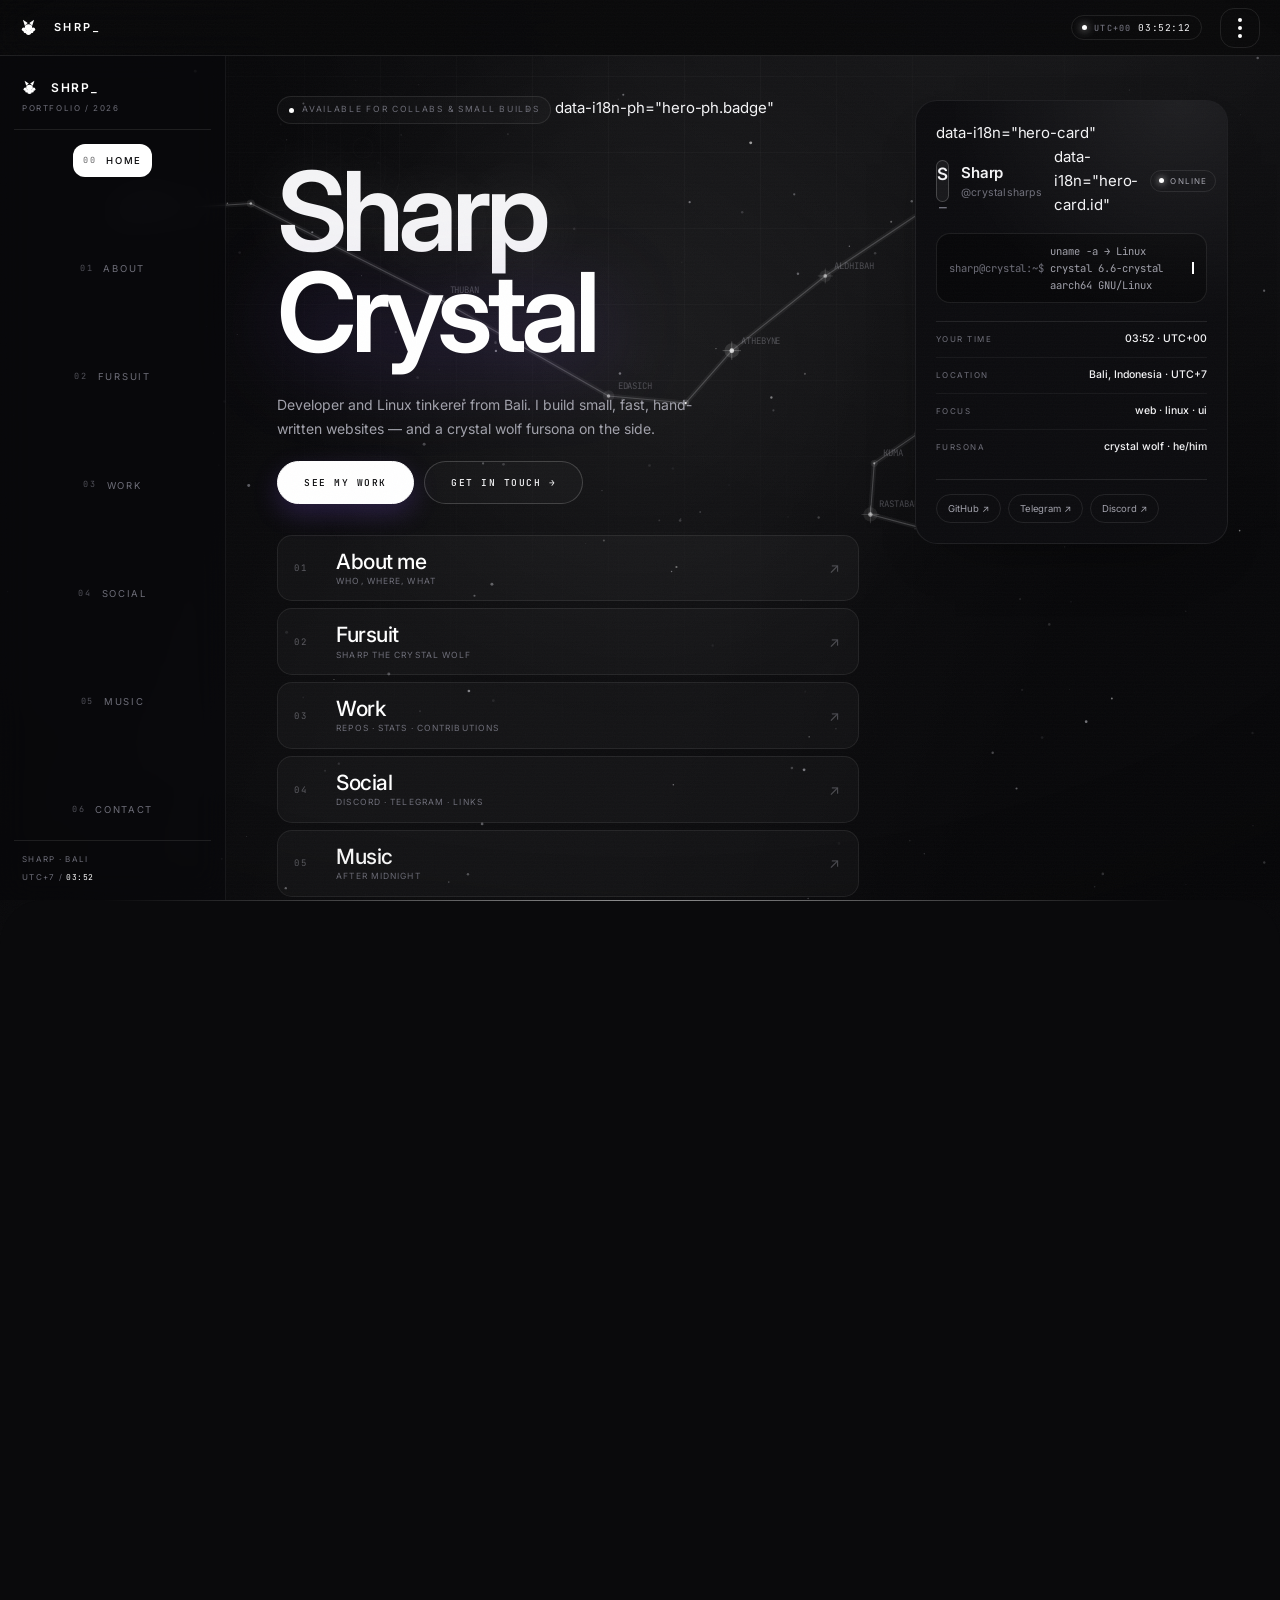
==== index.html @ b25593f5 "Add files via upload" ====
<!DOCTYPE html>
<html lang="en">
<head>
<meta charset="UTF-8">
<meta name="viewport" content="width=device-width, initial-scale=1.0, viewport-fit=cover">
<meta name="theme-color" content="#08080a">
<meta name="copyright" content="© 2026 Sharp / crystalsharps. All rights reserved.">
<meta name="description" content="SHARP — crystalsharps. developer, linux tinkerer and crystal wolf fursuiter from Bali. sites, suits and open source.">
<title>SHARP — crystalsharps</title>
<link rel="canonical" href="https://kays.my.id/">
<!-- social share -->
<meta property="og:type" content="website">
<meta property="og:title" content="SHARP — crystalsharps">
<meta property="og:description" content="developer, linux tinkerer and crystal wolf fursuiter. suits, sites, open source — bali, indonesia.">
<meta property="og:url" content="https://kays.my.id/">
<meta property="og:image" content="https://kays.my.id/og.png">
<meta property="og:image:width" content="1200">
<meta property="og:image:height" content="630">
<meta property="og:site_name" content="SHARP — crystalsharps">
<meta property="og:locale" content="en_US">
<meta name="twitter:card" content="summary_large_image">
<meta name="twitter:title" content="SHARP — crystalsharps">
<meta name="twitter:description" content="developer, linux tinkerer and crystal wolf fursuiter. suits, sites, open source — bali, indonesia.">
<meta name="twitter:image" content="https://kays.my.id/og.png">
<meta name="author" content="Sharp (AidansQwert)">
<meta name="keywords" content="crystalsharps, sharp, fursuit, fursona, crystal wolf, furry bali, fursuiter, developer, linux, portfolio, open source">
<meta name="robots" content="index, follow">
<script type="application/ld+json">
{"@context":"https://schema.org","@type":"Person","name":"Sharp","alternateName":["crystalsharps","AidansQwert"],"url":"https://kays.my.id/","jobTitle":"Developer & fursuiter","sameAs":["https://github.com/AidansQwert","https://guns.lol/crystalsharp","https://discord.com/users/941358133987643423","https://t.me/CrystalSharps"]}
</script>
<!-- inline favicon (no 404) -->
<link rel="icon" type="image/png" sizes="32x32" href="favicon-32.png?v=1">
<link rel="icon" type="image/png" sizes="192x192" href="favicon-192.png?v=1">
<link rel="apple-touch-icon" href="apple-touch-icon.png?v=1">
<link rel="preconnect" href="https://fonts.googleapis.com">
<link rel="preconnect" href="https://fonts.gstatic.com" crossorigin>
<link href="https://fonts.googleapis.com/css2?family=Inter:wght@300;400;500;600;700&family=Instrument+Serif:ital@0;1&family=Outfit:wght@300;400;500;600;700;800&family=JetBrains+Mono:ital,wght@0,400;0,500;0,700;1,400&display=swap" rel="stylesheet">
<link rel="manifest" href="manifest.webmanifest">
<meta name="apple-mobile-web-app-capable" content="yes">
<meta name="apple-mobile-web-app-status-bar-style" content="black-translucent">
<script>document.documentElement.classList.add('js');</script>
<link rel="stylesheet" href="style.css?v=41">
<link rel="stylesheet" href="soft.css?v=41">
<link rel="stylesheet" href="motion.css?v=41">
<link rel="stylesheet" href="smooth.css?v=41">
<link rel="stylesheet" href="features.css?v=41">
</head>
<body>

<div id="loader" aria-hidden="true">
  <div class="boot">
    <div class="lg"><svg class="nb-mark" viewBox="0 0 64 64" aria-hidden="true"><g fill="currentColor"><path d="M18 25 L11 3 L29 15 Z"/><path d="M46 25 L53 3 L35 15 Z"/><ellipse cx="32" cy="32" rx="14" ry="12"/><circle cx="14" cy="39" r="7"/><circle cx="50" cy="39" r="7"/><circle cx="20" cy="47" r="6.5"/><circle cx="44" cy="47" r="6.5"/><circle cx="32" cy="50" r="10"/><path d="M26 39 Q32 36 38 39 L38 45 Q32 50 26 45 Z"/></g></svg>SHRP_</div>
    <div class="ln">> mounting /dev/crystal ......... <span class="ok">ok</span></div>
    <div class="ln">> waking the wolf .............. <span class="ok">ok</span></div>
    <div class="ln">> loading ui: aurora glass ...... <span class="ok">ok</span></div>
    <div class="ln">WELCOME_</div>
  </div>
</div>

<div class="milkyway" aria-hidden="true"></div>
<canvas id="dust" aria-hidden="true"></canvas>
<div class="spot" aria-hidden="true"></div>
<div class="grain" aria-hidden="true"></div>
<div id="progress"></div>
<div class="aurora" aria-hidden="true"><i></i><i></i><i></i></div>

<!-- FIXED SIDE RAIL -->
<aside class="rail" id="rail">
  <a class="rail-ico" href="https://github.com/AidansQwert" target="_blank" rel="noopener" aria-label="GitHub">
    <svg viewBox="0 0 24 24" aria-hidden="true"><path fill="currentColor" d="M12 2a10 10 0 0 0-3.16 19.49c.5.09.68-.22.68-.48l-.01-1.7c-2.78.6-3.37-1.34-3.37-1.34-.45-1.16-1.11-1.47-1.11-1.47-.91-.62.07-.61.07-.61 1 .07 1.53 1.03 1.53 1.03.9 1.53 2.36 1.09 2.94.83.09-.65.35-1.09.63-1.34-2.22-.25-4.56-1.11-4.56-4.94 0-1.09.39-1.98 1.03-2.68-.1-.25-.45-1.27.1-2.64 0 0 .84-.27 2.75 1.02a9.5 9.5 0 0 1 5 0c1.91-1.29 2.75-1.02 2.75-1.02.55 1.37.2 2.39.1 2.64.64.7 1.03 1.59 1.03 2.68 0 3.84-2.34 4.68-4.57 4.93.36.31.68.92.68 1.85l-.01 2.75c0 .26.18.58.69.48A10 10 0 0 0 12 2Z"/></svg>
  </a>
  <a class="rail-ico" href="https://discord.com/users/941358133987643423" target="_blank" rel="noopener" aria-label="Discord">
    <svg viewBox="0 0 24 24" aria-hidden="true"><path fill="currentColor" d="M19.3 5.34A16.6 16.6 0 0 0 15.2 4l-.24.47a12 12 0 0 1 3.4 1.6 11.5 11.5 0 0 0-9.9-.36l-.6.34A11.7 11.7 0 0 1 9.05 4.5L8.8 4a16.6 16.6 0 0 0-4.1 1.34C2.1 9.3 1.4 13.16 1.75 16.96A16.7 16.7 0 0 0 6.8 19.5l1-1.4a10.9 10.9 0 0 1-1.7-.82l.42-.32a11.9 11.9 0 0 0 10.96 0l.42.32c-.54.32-1.11.6-1.71.83l1 1.39a16.6 16.6 0 0 0 5.06-2.54c.42-4.4-.71-8.23-2.95-11.62ZM8.55 14.65c-.98 0-1.79-.9-1.79-2s.79-2.01 1.79-2.01 1.8.9 1.79 2.01c0 1.1-.8 2-1.79 2Zm6.6 0c-.98 0-1.79-.9-1.79-2s.79-2.01 1.79-2.01 1.8.9 1.79 2.01c0 1.1-.8 2-1.79 2Z"/></svg>
  </a>
  <a class="rail-ico" href="https://guns.lol/crystalsharp" target="_blank" rel="noopener" aria-label="guns.lol">
    <svg viewBox="0 0 24 24" aria-hidden="true"><path fill="currentColor" d="M10.6 13.4a4 4 0 0 0 5.66 0l2.83-2.83a4 4 0 1 0-5.66-5.66l-1.1 1.1 1.42 1.41 1.1-1.1a2 2 0 1 1 2.82 2.83l-2.82 2.83a2 2 0 0 1-2.83 0l-1.42 1.42Zm2.8-2.8a4 4 0 0 0-5.65 0l-2.83 2.83a4 4 0 1 0 5.66 5.66l1.1-1.1-1.42-1.41-1.1 1.1a2 2 0 1 1-2.82-2.83l2.82-2.83a2 2 0 0 1 2.83 0l1.42-1.42Z"/></svg>
  </a>
  <span class="rail-line" aria-hidden="true"></span>
  <span class="rail-idx" id="rail-idx" aria-hidden="true">.000</span>
</aside>

<!-- SECTION DOTS -->
<nav class="dots" id="dots" aria-label="section navigation"></nav>

<!-- SIDEBAR INDEX (desktop) -->
<aside class="side-index" id="side-index" aria-label="pages">
  <div class="si-top">
    <span class="si-logo"><svg class="nb-mark" viewBox="0 0 64 64" aria-hidden="true"><g fill="currentColor"><path d="M18 25 L11 3 L29 15 Z"/><path d="M46 25 L53 3 L35 15 Z"/><ellipse cx="32" cy="32" rx="14" ry="12"/><circle cx="14" cy="39" r="7"/><circle cx="50" cy="39" r="7"/><circle cx="20" cy="47" r="6.5"/><circle cx="44" cy="47" r="6.5"/><circle cx="32" cy="50" r="10"/><path d="M26 39 Q32 36 38 39 L38 45 Q32 50 26 45 Z"/></g></svg>SHRP_</span>
    <span class="si-meta">portfolio / 2026</span>
  </div>
  <nav class="si-list">
    <a href="#home" data-p="home" class="on"><span>00</span>HOME</a>
    <a href="#about" data-p="about"><span>01</span>ABOUT</a>
    <a href="#fursuit" data-p="fursuit"><span>02</span>FURSUIT</a>
    <a href="#repos" data-p="repos"><span>03</span>WORK</a>
    <a href="#social" data-p="social"><span>04</span>SOCIAL</a>
    <a href="#music" data-p="music"><span>05</span>MUSIC</a>
    <a href="#contact" data-p="contact"><span>06</span>CONTACT</a>
  </nav>
  <div class="si-foot">
    <span>SHARP · BALI</span>
    <span>UTC+7 / <b id="side-time">--:--</b></span>
  </div>
</aside>

<!-- FULLSCREEN PAGE MENU -->
<div class="page-menu" id="page-menu" aria-hidden="true">
  <div class="pm-head">
    <span>SHRP_ / INDEX — PICK A PAGE</span>
    <button class="pm-close" id="pm-close" type="button" aria-label="close menu">CLOSE ✕</button>
  </div>
  <nav class="pm-list">
    <a href="#home" style="--i:0"><span class="pm-n">00</span><span class="pm-t">Home<small>the front door</small></span><span class="pm-a">↗</span></a>
    <a href="#about" style="--i:1"><span class="pm-n">01</span><span class="pm-t">About me<small>who, where, what</small></span><span class="pm-a">↗</span></a>
    <a href="#fursuit" style="--i:2"><span class="pm-n">02</span><span class="pm-t">Fursuit<small>sharp the crystal wolf</small></span><span class="pm-a">↗</span></a>
    <a href="#repos" style="--i:3"><span class="pm-n">03</span><span class="pm-t">Work<small>repos, stats, contributions</small></span><span class="pm-a">↗</span></a>
    <a href="#social" style="--i:4"><span class="pm-n">04</span><span class="pm-t">Social<small>discord, telegram, links</small></span><span class="pm-a">↗</span></a>
    <a href="#music" style="--i:5"><span class="pm-n">05</span><span class="pm-t">Music<small>after midnight</small></span><span class="pm-a">↗</span></a>
    <a href="#contact" style="--i:6"><span class="pm-n">06</span><span class="pm-t">Contact<small>say hi</small></span><span class="pm-a">↗</span></a>
  </nav>
  <div class="pm-actions">
    <button id="pm-share" type="button" data-i18n="menu.share">↗ SHARE SITE</button>
    <button id="pm-theme" type="button">☾ DARK THEME</button>
    <label class="pm-lang"><span>文</span>
      <select id="pm-lang" aria-label="language">
        <option value="en">English</option>
        <option value="id">Indonesia</option>
        <option value="zh">中文</option>
        <option value="ja">日本語</option>
      </select>
    </label>
  </div>
  <div class="pm-foot"><span>KEYS 0–6 TO JUMP · ESC TO CLOSE</span><span>SHARP / CRYSTALSHARPS</span></div>
</div>

<main>

<nav id="nav">
  <div class="logo"><svg class="nb-mark" viewBox="0 0 64 64" aria-hidden="true"><g fill="currentColor"><path d="M18 25 L11 3 L29 15 Z"/><path d="M46 25 L53 3 L35 15 Z"/><ellipse cx="32" cy="32" rx="14" ry="12"/><circle cx="14" cy="39" r="7"/><circle cx="50" cy="39" r="7"/><circle cx="20" cy="47" r="6.5"/><circle cx="44" cy="47" r="6.5"/><circle cx="32" cy="50" r="10"/><path d="M26 39 Q32 36 38 39 L38 45 Q32 50 26 45 Z"/></g></svg>SHRP_</div>
  <button id="burger" aria-label="menu" aria-expanded="false"><i></i><i></i><i></i></button>
  <div class="links" id="nav-links">
    <a href="#home" class="active" data-i18n="nav.home">HOME</a><a href="#about" data-i18n="nav.about">ABOUT</a><a href="#fursuit" data-i18n="nav.fursuit">FURSUIT</a><a href="#repos" data-i18n="nav.work">WORK</a><a href="#social" data-i18n="nav.social">SOCIAL</a><a href="#music" data-i18n="nav.music">MUSIC</a><a href="#contact" data-i18n="nav.contact">CONTACT</a>
  </div>
  <button id="menu-btn" class="menu-btn" type="button" aria-label="open page menu" aria-expanded="false"><i></i><i></i><i></i></button>
</nav>

<!-- HERO -->
<header class="hero view active" id="home" data-page="00">
  <div class="hero-grid">
    <div class="hero-main">
      <span class="hero-eyebrow" data-i18n="hero.badge"><i></i>available for collabs &amp; small builds</span> data-i18n-ph="hero-ph.badge"
      <h1>
        <span class="row"><span class="glitch" data-text="Sharp">Sharp</span></span>
        <span class="row"><span class="glitch grad" data-text="Crystal">Crystal</span></span>
      </h1>
      <p class="hero-lede" data-i18n="hero.lede">Developer and Linux tinkerer from Bali. I build small, fast, hand-written websites — and a crystal wolf fursona on the side.</p>
      <div class="hero-cta">
        <a class="btn solid" href="#repos" data-i18n="hero.work">SEE MY WORK</a>
        <a class="btn ghost" href="#contact" data-i18n="hero.touch">GET IN TOUCH →</a>
      </div>
      <nav class="home-menu" aria-label="choose a page">
        <a class="hm-row" href="#about"><span class="hm-n">01</span><span class="hm-t">About me<small>who, where, what</small></span><span class="hm-a">↗</span></a>
        <a class="hm-row" href="#fursuit"><span class="hm-n">02</span><span class="hm-t">Fursuit<small>sharp the crystal wolf</small></span><span class="hm-a">↗</span></a>
        <a class="hm-row" href="#repos"><span class="hm-n">03</span><span class="hm-t">Work<small>repos · stats · contributions</small></span><span class="hm-a">↗</span></a>
        <a class="hm-row" href="#social"><span class="hm-n">04</span><span class="hm-t">Social<small>discord · telegram · links</small></span><span class="hm-a">↗</span></a>
        <a class="hm-row" href="#music"><span class="hm-n">05</span><span class="hm-t">Music<small>after midnight</small></span><span class="hm-a">↗</span></a>
        <a class="hm-row" href="#contact"><span class="hm-n">06</span><span class="hm-t">Contact<small>say hi</small></span><span class="hm-a">↗</span></a>
      </nav>
      <p class="quote hero-quote" data-i18n="hero.quote">"<em>a wolf with a terminal open</em> — suit on saturday, kernel on sunday."</p>
    </div>
    <aside class="hero-side">
      <div class="hero-card profile-card"> data-i18n="hero-card"
        <div class="pc-top">
          <span class="pc-mark">S<span>_</span></span>
          <div class="pc-id"><b>Sharp</b><small>@crystalsharps</small></div> data-i18n="hero-card.id"
          <span class="pc-live"><i></i>online</span>
        </div>
        <div class="terminal-note" aria-hidden="true"><span class="ps1">sharp@crystal:~$ </span><span id="typer"></span><span class="cur"></span></div>
        <div class="hc-rows">
          <div class="hc-row"><span>YOUR TIME</span><b id="clock-inline">—</b></div>
          <div class="hc-row"><span>LOCATION</span><b>Bali, Indonesia · UTC+7</b></div>
          <div class="hc-row"><span>FOCUS</span><b>web · linux · ui</b></div>
          <div class="hc-row"><span>FURSONA</span><b>crystal wolf · he/him</b></div>
        </div>
        <div class="pc-links">
          <a href="https://github.com/AidansQwert" target="_blank" rel="noopener">GitHub ↗</a>
          <a href="https://t.me/CrystalSharps" target="_blank" rel="noopener">Telegram ↗</a>
          <a href="https://discord.com/users/941358133987643423" target="_blank" rel="noopener">Discord ↗</a>
        </div>
      </div>
    </aside>
  </div>
  <div class="hero-foot">
    <span>.000 — HOME</span>
    <span class="hf-scroll">SCROLL <i>↓</i></span>
    <span><span id="pct">0%</span> EXPLORED</span>
  </div>
</header>

<!-- TICKER -->
<div class="ticker" aria-hidden="true">
  <div class="ticker-track" id="ticker-track">
    <span>BOY <b>✧</b> NOT A GIRL</span><span>LESBIAN <i>"BI"</i></span><span>WOLF &gt;■</span>
    <span>DISTRO HOPPING</span><span>CRYSTAL &lt;3</span><span>SHARP :3</span><span>FURSUIT ON</span><span>BALI · UTC+7</span><span>HEADPATS ASK FIRST</span>
  </div>
</div>

<!-- ABOUT -->
<section id="about" class="view" data-page="01">
  <div class="sec-label" data-rv><span class="sec-num">.001</span> // IDENTITY</div>
  <h2 class="sec-title"><span class="gl" data-t="ABOUT">ABOUT</span> <em>ME</em></h2>
  <div class="rows">
    <div class="row-item" data-rv style="--d:.0s"><span class="k">ALIAS</span><span class="v">Sharp<small>a.k.a crystalsharps · AidansQwert on GitHub</small></span></div>
    <div class="row-item" data-rv style="--d:.06s"><span class="k">GENDER</span><span class="v">boy ✧<small>not a girl · lesbian "bi"</small></span></div>
    <div class="row-item" data-rv style="--d:.12s"><span class="k">CURRENT SETUP</span><span class="v">Debian 13 · XFCE<small>GNU/Linux (Trixie)</small></span></div>
    <div class="row-item" data-rv style="--d:.18s"><span class="k">MEMBER SINCE</span><span class="v">2022<small>Feb 10 — still going strong</small></span></div>
    <div class="row-item" data-rv style="--d:.24s"><span class="k">HOME BASE</span><span class="v">Bali, Indonesia<small>Buleleng Regency · UTC+7</small></span></div>
    <div class="row-item" data-rv style="--d:.3s"><span class="k">LANGUAGES</span><span class="v">ID · EN<small>Bahasa Indonesia, English</small></span></div>
    <div class="row-item" data-rv style="--d:.36s"><span class="k">OFF-SCREEN</span><span class="v">Wolf in a suit<small>crystal fursona — <a href="#fursuit" style="color:var(--cyn)">meet sharp ↗</a></small></span></div>
  </div>
  <div class="bio" data-rv style="--d:.1s" data-i18n="about.bio">hey. i'm <span class="hl">Sharp</span>. i distro-hop, tinker with linux on android, build my own
  environments, write small tools, and spend the rest of my free time in suit. full bio &amp; all my links live at
  <a href="https://guns.lol/crystalsharp" target="_blank" rel="noopener">guns.lol/crystalsharp</a> — one link, everything.
  <span class="hl">off-screen</span> i'm a crystal wolf fursuiter — the whole dossier lives in
  <a href="#fursuit">section .002</a>. <span class="hl">wolf pack 🐺</span>, crystal &lt;3 ▊</div>

  <div class="facts" data-rv style="--d:.06s">
    <div class="fact"><span class="n" data-count="4">0</span><span class="l">YEARS TINKERING</span></div>
    <div class="fact"><span class="n" data-count="1">0</span><span class="l">CRYSTAL WOLF</span></div>
    <div class="fact"><span class="n" data-count="24" data-suffix="/7">0</span><span class="l">WOLF PACK</span></div>
    <div class="fact"><span class="n" data-count="5">0</span><span class="l">ARCHITECTURES</span></div>
  </div>

  <div class="tools" data-rv style="--d:.08s">
    <div class="tools-head"> data-i18n-root// TOOLS &amp; TECHNOLOGIES</div>
    <div class="tool-grid">
      <div class="tool"><span class="tk">RUNTIME</span><span class="tv">bash / zsh / node</span></div>
      <div class="tool"><span class="tk">DISTRO</span><span class="tv">Debian / Arch / Alpine</span></div>
      <div class="tool"><span class="tk">DESKTOP</span><span class="tv">XFCE / Hyprland</span></div>
      <div class="tool"><span class="tk">CREATIVE</span><span class="tv">SVG / CSS / motion</span></div>
      <div class="tool"><span class="tk">LANGUAGE</span><span class="tv">C / Python / Shell</span></div>
      <div class="tool"><span class="tk">ANDROID</span><span class="tv">Termux / ADB / NDK</span></div>
      <div class="tool"><span class="tk">ARCH</span><span class="tv">aarch64 / riscv64 / x86_64</span></div>
      <div class="tool"><span class="tk">TOOLING</span><span class="tv">Git / musl / busybox</span></div>
    </div>
  </div>

  <div class="stack-marquee" data-rv aria-hidden="true">
    <div class="sm-track" id="sm-track">
      <span>LINUX</span><span>ANDROID</span><span>TERMUX</span><span>DEBIAN</span><span>XFCE</span><span>HYPRLAND</span><span>SHELL</span><span>PYTHON</span><span>C</span><span>GIT</span><span>FURSUIT</span><span>CRYSTAL</span><span>AURORA</span><span>AARCH64</span>
    </div>
  </div>

  <div class="now">
    <div class="now-head">// NOW <span id="now-date">—</span></div>
    <div class="now-grid"> <article class="now-card"><span class="now-k" data-i18n="now.building">BUILDING</span>
      <article class="now-card"><span class="now-k">BUILDING</span><h4>this website</h4><p>hand-written HTML, CSS and JS — no framework, no build step, no tracking.</p><span class="now-tag">ACTIVE</span></article>
      <article class="now-card"><span class="now-k">LEARNING</span><h4>C &amp; the kernel</h4><p>low-level things on linux, one segfault at a time. shell scripts when i'm lazy.</p><span class="now-tag">ONGOING</span></article>
      <article class="now-card"><span class="now-k">LISTENING</span><h4>late-night synth</h4><p>the kind of music you put on at 2am while the terminal compiles.</p><span class="now-tag">LOOP</span></article>
      <article class="now-card"><span class="now-k">PLANNING</span><h4>a fursuit</h4><p>design notes are done. next: reference sheet, maker, and a very long save-up.</p><span class="now-tag">SOON</span></article>
    </div>
  </div>

  <div class="qa">
    <div class="qa-head">// Q&amp;A — the stuff people actually ask</div>
    <div class="qa-list"> data-i18n-root
      <details class="qa-item" open>
        <summary data-i18n="qa1s">who are you, in one line?</summary>
        <p data-i18n="qa1p">sharp — a developer from bali who runs linux, writes small tools, and is a crystal wolf on the side.</p>
      </details>
      <details class="qa-item">
        <summary data-i18n="qa2s">what do you actually do?</summary>
        <p data-i18n="qa2p">tinker with linux (sometimes on android), build this site by hand, break my own configs, and take photos of operating systems nobody asked about.</p>
      </details>
      <details class="qa-item">
        <summary data-i18n="qa3s">do you have a fursuit?</summary>
        <p data-i18n="qa3p">not yet — the design is locked and the plan is on this page. until then the fursona lives in code and sketches.</p>
      </details>
      <details class="qa-item">
        <summary data-i18n="qa4s">can i use your code?</summary>
        <p data-i18n="qa4p">the site is public on github. read it, fork it, learn from it — a link back is nice but not required.</p>
      </details>
      <details class="qa-item">
        <summary data-i18n="qa5s">how do i say hi?</summary>
        <p data-i18n="qa5p">discord or telegram are fastest. the contact form below also works — it just opens your mail app.</p>
      </details>
    </div>
  </div>
</section>

<!-- FURSUIT -->
<section id="fursuit" class="view" data-page="02">
  <div class="sec-label" data-rv><span class="sec-num">.002</span> // THE SUIT</div>
  <h2 class="sec-title"><span class="glitch" data-text="FURSUIT">FURSUIT</span> <em>&amp; FURSONA</em></h2>

  <!-- ✏️ EDIT: ganti detail fursuit / fursona di blok ini -->
  <div class="suit-hero" data-rv>
    <div class="suit-art">
      <span class="suit-tag">SHRP_ // FURSONA FILE</span>
            <div class="suit-photo-slot" role="img" aria-label="foto fursuit menyusul">
        <span class="sps-badge">PHOTO / 001</span>
        <span class="sps-soon">Soon</span>
        <span class="sps-note" data-i18n="fursuit.soon">the fursuit photo lands here<br>once the suit is built</span>
      </div>
      <span class="suit-serial">CRYSTAL WOLF · ID 001</span>
    </div>
    <div class="suit-copy">
      <span class="suit-kicker">SPECIES / WOLF · CRYSTAL COAT · HE/HIM</span>
      <h3>sharp the crystal wolf</h3>
      <p>Same name, same person — just with better ears. <b>Sharp</b> is the character i'm building:
      ice-white fur, a crystal crest, pale eyes, and absolutely zero patience for standing still in photos.
      out of suit i write C and break kernels; one day i'll be the one handing out stickers on the con floor.</p>
      <p class="suit-note" data-i18n="fursuit.note">no suit yet — this page is the design doc. refs, maker and the eventual build all land here.</p>
      <div class="suit-chips">
        <span>WOLF</span><span>CRYSTAL FUR</span><span>HE / HIM</span><span>BALI · UTC+7</span><span>FURSUIT PLANNED</span>
      </div>
      <div class="suit-status"><i></i>STATUS — <b>in design · suit not ordered yet</b></div>
    </div>
  </div>

  <div class="suit-file" data-rv>
    <div class="suit-tabs" role="tablist" aria-label="fursuit file">
      <button type="button" role="tab" class="on" data-suit="specs" aria-selected="true">SUIT SPEC</button>
      <button type="button" role="tab" data-suit="story" aria-selected="false">THE FURSONA</button>
      <button type="button" role="tab" data-suit="rules" aria-selected="false">MEET &amp; GREET</button>
    </div>
    <div class="suit-panes">
      <div class="suit-pane on" data-pane="specs">
        <div class="spec-row"><span class="k">FURSONA</span><span class="v">Sharp <small>the crystal wolf</small></span></div>
        <div class="spec-row"><span class="k">SPECIES</span><span class="v">Wolf <small>crystal / arctic colourway</small></span></div>
        <div class="spec-row"><span class="k">PRONOUNS</span><span class="v">He · Him <small>boy ✧, not a girl</small></span></div>
        <div class="spec-row"><span class="k">HOME BASE</span><span class="v">Buleleng, Bali <small>UTC+7 — cons &amp; meets around ID</small></span></div>
        <div class="spec-row"><span class="k">SUIT STATUS</span><span class="v">Not ordered yet<small>design locked · build planned</small></span></div>
        <div class="spec-row"><span class="k">CONTACT</span><span class="v">crystalsharps<small>Discord · Telegram @CrystalSharps</small></span></div>
      </div>
      <div class="suit-pane" data-pane="story">
        <p class="suit-p">the name came first. <b>sharp</b> — like crystal, like a compiler warning, like the edge of a
        clean build. the wolf came later, from the way a pack works: nobody gets left on the floor, and somebody always
        carries the spare batteries.</p>
        <p class="suit-p">i spend most of my life in a terminal — distro-hopping, running linux on a phone that was never
        supposed to run it, shipping small tools nobody asked for. sharp is the other half of that: the part that goes
        outside, gets photographed, and lets strangers believe a wolf writes code.</p>
        <p class="suit-p">design notes: crystal crest down the spine, white-to-grey gradient on the fur tips,
        ears that read as "always listening" and a tail that reads as "always in the way".</p>
        <div class="suit-quote">"same person, better ears."</div>
      </div>
      <div class="suit-pane" data-pane="rules">
        <div class="rules-grid">
          <div class="rules-col">
            <h5 class="ok">// GO AHEAD</h5>
            <ul><li>wave, talk, ask for a photo</li><li>high-fives &amp; fist bumps</li><li>point at the crystal crest, it's the good part</li></ul>
          </div>
          <div class="rules-col">
            <h5 class="ask">// ASK FIRST</h5>
            <ul><li>hugs and headpats</li><li>touching ears, tail or face</li><li>photos of the handler</li></ul>
          </div>
          <div class="rules-col">
            <h5 class="no">// PLEASE DON'T</h5>
            <ul><li>pull fur, ears or tail</li><li>lift the head or unzip anything</li><li>follow me into the headless area</li></ul>
          </div>
        </div>
        <p class="suit-note rules-note">overheating? tell the handler — a suit has about twenty good minutes before a break is mandatory.</p>
      </div>
    </div>
  </div>

  <div class="suit-plan" data-rv>
    <div class="sp-head"><span>// SUIT BUILD PLAN</span><span class="sp-pct"><b id="sp-fill">25%</b> planned</span></div>
    <div class="sp-bar" aria-hidden="true"><i id="sp-bar"></i></div>
    <ol class="sp-steps">
      <li class="done"><span class="sp-n">01</span><div><b>design notes</b><small>crystal wolf, monochrome palette, crest &amp; ears</small></div><span class="sp-state">DONE</span></li>
      <li><span class="sp-n">02</span><div><b>reference sheet</b><small>front / side / tail turnarounds</small></div><span class="sp-state">NEXT</span></li>
      <li><span class="sp-n">03</span><div><b>maker &amp; quote</b><small>shortlist makers, save up, wait list</small></div><span class="sp-state">PLANNED</span></li>
      <li><span class="sp-n">04</span><div><b>build &amp; debut</b><small>first con photos land here</small></div><span class="sp-state">SOMEDAY</span></li>
    </ol>
  </div>
  <div class="suit-cta">
    <a class="btn solid" href="#contact">SAY HI →</a>
    <a class="btn ghost" href="https://discord.com/users/941358133987643423" target="_blank" rel="noopener">DISCORD ↗</a>
    <span class="suit-fine">suit not ordered yet · this page is the plan</span>
  </div>
</section>

<!-- REPOSITORIES -->
<section id="repos" class="view" data-page="03">
  <div class="sec-label" data-rv><span class="sec-num">.003</span> // OPEN SOURCE</div>
  <h2 class="sec-title"><span class="glitch" data-text="REPOSITORIES">REPOSITORIES</span></h2>
  <p class="repo-intro" data-rv>live from the GitHub API — everything i build in the open, sorted by last push.
  <a href="https://github.com/AidansQwert" target="_blank" rel="noopener">github.com/AidansQwert ↗</a></p>
  <div class="repo-opts" id="repo-opts" data-rv>
    <span class="ro-label">VIEW</span>
    <div class="rv-group" role="tablist" aria-label="repository view">
      <button type="button" class="rv-btn on" data-view="grid" role="tab" aria-selected="true">GRID</button>
      <button type="button" class="rv-btn" data-view="list" role="tab" aria-selected="false">LIST</button>
      <button type="button" class="rv-btn" data-view="stats" role="tab" aria-selected="false">STATS</button>
    </div>
    <span class="ro-count" id="rv-count">syncing…</span>
  </div>
  <div class="repo-grid" id="repo-grid" data-rv>
    <div class="repo skel"></div><div class="repo skel"></div><div class="repo skel"></div>
    <div class="repo skel"></div><div class="repo skel"></div><div class="repo skel"></div>
  </div>
  <div class="repo-stats" id="repo-stats" hidden></div>
  <div class="gh-wrap" id="gh-wrap" data-rv>
    <div class="gh-head"><span class="gh-t">// CONTRIBUTIONS — LAST 12 MONTHS</span><span id="gh-total">syncing…</span></div>
    <div class="gh-graph" id="gh-graph"></div>
    <div class="gh-foot"><span>less</span><i class="l0"></i><i class="l1"></i><i class="l2"></i><i class="l3"></i><i class="l4"></i><span>more</span></div>
  </div>
  <div class="top-langs" id="top-langs" data-rv>
    <div class="gh-head"><span class="gh-t">// TOP LANGUAGES</span></div>
    <div class="tl-rows" id="tl-rows"></div>
  </div>
</section>

<!-- SOCIAL -->
<section id="social" class="view" data-page="04">
  <div class="sec-label" data-rv><span class="sec-num">.004</span> // FIND ME</div>
  <h2 class="sec-title"><span class="glitch" data-text="SOCIAL">SOCIAL</span> <em>PROFILES</em></h2>
  <!-- DISCORD PRESENCE -->
  <div class="dc-card" id="dc-card" data-rv>
    <i class="c-tl"></i><i class="c-br"></i>
    <div class="dc-top">
      <img id="dc-avatar" alt="discord avatar">
      <div class="dc-id">
        <b id="dc-name">connecting…</b>
        <small id="dc-handle">@—</small>
      </div>
      <div class="dc-status" id="dc-status"><span class="dc-dot" id="dc-dot"></span><span id="dc-state">…</span></div>
    </div>
    <div class="dc-activity" id="dc-activity">—</div>
    <div class="dc-actions">
      <button class="chip" id="dc-copy" type="button">⧉ COPY USERNAME</button>
      <a class="chip" id="dc-open" href="#" target="_blank" rel="noopener">OPEN PROFILE ↗</a>
    </div>
  </div>

  <div class="socs">
    <a class="soc" href="https://guns.lol/crystalsharp" target="_blank" rel="noopener" data-rv>
      <div class="l"><span class="idx">.01</span><div><b>guns.lol</b><small>ALL LINKS IN ONE — /crystalsharp</small></div></div>
      <span class="arrow">↗</span>
    </a>
    <a class="soc" href="https://t.me/CrystalSharps" target="_blank" rel="noopener" data-rv style="--d:.06s">
      <div class="l"><span class="idx">.02</span><div><b>Telegram</b><small>@CRYSTALSHARPS — DMS OPEN</small></div></div>
      <span class="arrow">↗</span>
    </a>
    <a class="soc" href="https://github.com/AidansQwert" target="_blank" rel="noopener" data-rv style="--d:.12s">
      <div class="l"><span class="idx">.03</span><div><b>GitHub</b><small>EVERYTHING I BUILD IN THE OPEN</small></div></div>
      <span class="arrow">↗</span>
    </a>
  </div>
  <button class="chip" id="copy-link" type="button">⧉ COPY GUNS.LOL LINK</button>
</section>

<!-- MUSIC / MEMORY -->
  <section id="music" class="view music-section" data-page="05">
  <div class="sec-label" data-rv><span class="sec-num">.005</span> // AFTER MIDNIGHT</div>
  <h2 class="sec-title"><span class="glitch" data-text="MUSIC">MUSIC</span> <em>LIKE MEMORY</em></h2>
  <div class="music-grid">
    <article class="music-card" data-rv>
      <div class="music-orbit" aria-hidden="true"><span></span><span></span><span></span></div>
      <div class="music-copy">
        <span class="music-kicker">NOW PLAYING / MEMORY TAPE</span>
        <h3>the nights that never die</h3>
        <p>Some songs feel like a quiet room, an old photograph, and a voice telling you to keep going.</p>
        <div class="music-progress" aria-hidden="true"><span></span></div>
        <div class="music-meta"><span>AFTER MIDNIGHT</span><span>∞ REPEAT</span></div>
      </div>
    </article>
    <aside class="music-quote" data-rv>
      <span class="quote-mark">“</span>
      <p>One day you&apos;ll leave this world behind.<br>So, live a life you will remember.</p>
      <small>— a line for the nights that stay</small>
      <div class="music-note">No autoplay. Just a place for the song in your head.</div>
    </aside>
  </div>
  </section>

<!-- CONTACT -->
  <section id="contact" class="view" data-page="06">
  <div class="sec-label" data-rv><span class="sec-num">.006</span> // SAY HI</div>
  <h2 class="sec-title"><span class="glitch" data-text="CONTACT">CONTACT</span></h2>
  <p class="repo-intro" data-rv data-i18n="contact.intro">bug report, feature idea, or just want to say hi — send it. no backend: your message opens in your own email app.</p>
  <form class="cform" id="cform" data-rv novalidate>
    <i class="c-tl"></i><i class="c-br"></i>
    <label><span data-i18n="contact.name">NAME</span><input type="text" name="name" autocomplete="name" placeholder="your name / handle" data-i18n-ph="contact.ph.name" required></label>
    <label><span data-i18n="contact.contact">CONTACT</span><input type="text" name="from" placeholder="email or discord tag" data-i18n-ph="contact.ph.contact" required></label>
    <label class="full"><span data-i18n="contact.topic">TOPIC</span>
      <select name="topic">
        <option data-i18n="contact.topic1">Say hi / meetup</option>
        <option data-i18n="contact.topic2">Fursuit question</option>
        <option data-i18n="contact.topic3">Website feedback</option>
        <option data-i18n="contact.topic4">Collab / project</option>
        <option data-i18n="contact.topic5">Just saying hi</option>
      </select>
    </label>
    <label class="full"><span data-i18n="contact.msg">MESSAGE</span><textarea name="msg" rows="5" placeholder="write your message here…" data-i18n-ph="contact.ph.msg" required></textarea></label>
    <div class="cform-foot">
      <span class="cform-note" id="cform-note">0 / 1000</span>
      <div class="cform-btns">
        <button class="btn ghost" id="cform-copy" type="button" data-i18n="contact.copy">⧉ COPY TEXT</button>
        <button class="btn solid" type="submit" data-i18n="contact.send">SEND →</button>
      </div>
    </div>
  </form>

  <div class="contact-tools">
    <button class="chip" id="vcard" type="button" data-i18n="contact.vcard">⤓ SAVE CONTACT (.VCF)</button>
    <button class="chip" id="contact-share" type="button" data-i18n="contact.share">↗ SHARE SITE</button>
  </div>
  <div class="guestbook" data-rv>
    <div class="gb-head"><span>// GUESTBOOK</span><b id="gb-count">0 notes</b></div>
    <form class="gb-form" id="gb-form">
      <input id="gb-name" type="text" maxlength="24" placeholder="name / handle" data-i18n-ph="gb.name" required>
      <input id="gb-msg" type="text" maxlength="140" placeholder="write something…" data-i18n-ph="gb.msg" required>
      <button type="submit" data-i18n="gb.submit">WRITE →</button>
    </form>
    <ul class="gb-list" id="gb-list"></ul>
    <p class="gb-note" data-i18n="gb.note">saved in your own browser (localStorage), not on a server.</p>
  </div>
</section>

  <div class="foot-deploy" data-lastdeploy="2026-11-13T15:22:00+07:00" data-shrp-version="42"></div>
<footer>
  <div class="foot-grid">
    <div class="foot-brand">
      <div class="foot-logo"><svg class="nb-mark" viewBox="0 0 64 64" aria-hidden="true"><g fill="currentColor"><path d="M18 25 L11 3 L29 15 Z"/><path d="M46 25 L53 3 L35 15 Z"/><ellipse cx="32" cy="32" rx="14" ry="12"/><circle cx="14" cy="39" r="7"/><circle cx="50" cy="39" r="7"/><circle cx="20" cy="47" r="6.5"/><circle cx="44" cy="47" r="6.5"/><circle cx="32" cy="50" r="10"/><path d="M26 39 Q32 36 38 39 L38 45 Q32 50 26 45 Z"/></g></svg>SHRP_</div>
      <p data-i18n="foot.desc">Developer and Linux tinkerer from Bali. Hand-written websites, small tools, and a crystal wolf fursona.</p>
      <span class="foot-badge"><i></i>available for collabs</span>
    </div>
    <div class="foot-col"> <h5 data-i18n="foot.elsewhere">ELSEWHERE</h5><a href="https://github.com/AidansQwert" target="_blank" rel="noopener" data-i18n="nav.github">GitHub ↗</a> <h5 data-i18n="foot.pages">PAGES</h5><a href="#about" data-i18n="nav.about">About</a><a href="#fursuit" data-i18n="nav.fursuit">Fursuit</a>
      <h5>PAGES</h5>
      <a href="#about">About</a>
      <a href="#fursuit">Fursuit</a>
      <a href="#repos">Work</a>
      <a href="#social">Social</a>
      <a href="#contact">Contact</a>
    </div>
    <div class="foot-col">
      <h5>ELSEWHERE</h5>
      <a href="https://github.com/AidansQwert" target="_blank" rel="noopener">GitHub ↗</a>
      <a href="https://t.me/CrystalSharps" target="_blank" rel="noopener">Telegram ↗</a>
      <a href="https://discord.com/users/941358133987643423" target="_blank" rel="noopener">Discord ↗</a>
      <a href="https://guns.lol/crystalsharp" target="_blank" rel="noopener">guns.lol ↗</a>
    </div>
  </div>
  <div class="foot-bottom"> <span data-i18n="foot.legal">art, fursona &amp; code © sharp · credit before reposting · no tracking</span>
    <span>© <span id="yr">2026</span> Sharp / crystalsharps — <b>All rights reserved.</b></span>
    <span data-i18n="foot.legal">art, fursona &amp; code © sharp · credit before reposting · no tracking</span>
    <a class="top" href="#home" data-i18n="foot.top">BACK TO TOP ↑</a>
  </div>
</footer>

</main>
<button id="totop" aria-label="back to top">↑</button>
<div id="toast" role="status"></div>
<script src="script.js?v=41"></script>
<script src="motion.js?v=41"></script>
<script src="features.js?v=41"></script>
</body>
</html>
---- style.css ----
/* ============================================================
   SHRP_ v4 — "monochrome terminal" edition, refined
   vibe: minimal / brutalist / mono — aksen violet-cyan
   ============================================================ */
:root{
  --bg:#08080a; --bg2:#0d0d10; --panel:#101014;
  --line:rgba(255,255,255,.09); --line2:rgba(255,255,255,.16);
  --txt:#ececf1; --dim:#83838f; --faint:#4c4c56;
  --vio:#8b5cf6; --cyn:#22d3ee; --pnk:#f472b6;
  --mono:'JetBrains Mono',monospace; --sans:'Space Grotesk',sans-serif;
  --ease:cubic-bezier(.19,1,.22,1);
  --mx:50vw; --my:40vh;
}
*{margin:0;padding:0;box-sizing:border-box}
html{scroll-behavior:smooth;background:var(--bg)}
body{background-color:transparent;color:var(--txt);font-family:var(--mono);overflow-x:hidden;
  font-size:14px;line-height:1.7;
  background-image:radial-gradient(ellipse 70% 45% at 85% -10%, rgba(139,92,246,.07), transparent),
  radial-gradient(ellipse 55% 35% at 5% 105%, rgba(34,211,238,.05), transparent);}
/* scanline halus */
body::before{content:"";position:fixed;inset:0;pointer-events:none;z-index:3;opacity:.5;
  background:repeating-linear-gradient(0deg,transparent 0 3px,rgba(0,0,0,.12) 3px 4px);}
/* vignette */
body::after{content:"";position:fixed;inset:0;pointer-events:none;z-index:3;
  background:radial-gradient(ellipse 120% 100% at 50% 40%, transparent 55%, rgba(0,0,0,.5));}
::selection{background:var(--vio);color:#fff}
a{color:inherit;text-decoration:none}
a:focus-visible,button:focus-visible{outline:2px solid var(--cyn);outline-offset:3px;border-radius:2px}
::-webkit-scrollbar{width:9px}
::-webkit-scrollbar-track{background:var(--bg)}
::-webkit-scrollbar-thumb{background:#26262e;border-radius:99px;border:2px solid var(--bg)}
::-webkit-scrollbar-thumb:hover{background:var(--vio)}

body{-webkit-tap-highlight-color:transparent}
/* teks bisa diseleksi & dicopy (fix) */
::selection{background:rgba(255,255,255,.85);color:#08080a}
img,svg,canvas{pointer-events:none}
/* grain halus di atas semuanya */
.grain{position:fixed;inset:-100px;pointer-events:none;z-index:4;opacity:.05;
  background-image:url("data:image/svg+xml,%3Csvg xmlns='http://www.w3.org/2000/svg' width='160' height='160'%3E%3Cfilter id='n'%3E%3CfeTurbulence type='fractalNoise' baseFrequency='0.9' numOctaves='2'/%3E%3C/filter%3E%3Crect width='160' height='160' filter='url(%23n)' opacity='0.6'/%3E%3C/svg%3E");}
/* spotlight ngikutin kursor */
.spot{position:fixed;inset:0;pointer-events:none;z-index:1;
  background:radial-gradient(560px circle at var(--mx) var(--my), rgba(139,92,246,.09), transparent 65%);}

canvas#dust{position:fixed;inset:0;z-index:1;pointer-events:none}
main{position:relative;z-index:2}

#progress{position:fixed;top:0;left:0;height:2px;width:0;z-index:70;
  background:linear-gradient(90deg,var(--vio),var(--cyn));box-shadow:0 0 12px rgba(139,92,246,.6)}

/* ---------- preloader / boot ---------- */
#loader{position:fixed;inset:0;z-index:100;background:var(--bg);display:flex;align-items:center;justify-content:center;
  transition:transform .7s var(--ease),opacity .5s .2s;}
#loader.done{transform:translateY(-100%);opacity:0;pointer-events:none}
#loader .boot{font-size:12px;letter-spacing:.12em;color:var(--dim);width:min(420px,86vw)}
#loader .boot .lg{font-size:34px;letter-spacing:.18em;color:var(--txt);font-weight:700;margin-bottom:18px;display:flex;align-items:center;gap:12px}
#loader .boot .lg .sq{width:10px;height:10px;background:var(--cyn);animation:blink 1s steps(2) infinite}
#loader .boot .ln{opacity:0;transform:translateX(-6px);transition:opacity .3s,transform .3s;white-space:nowrap;overflow:hidden}
#loader .boot .ln.on{opacity:1;transform:none}
#loader .boot .ln .ok{color:var(--cyn)}
#loader .boot .ln:last-child{color:var(--pnk);font-weight:700;letter-spacing:.3em;margin-top:14px}
@keyframes blink{50%{opacity:.2}}

/* ---------- nav ---------- */
nav{position:fixed;top:0;left:0;right:0;z-index:50;display:flex;align-items:center;justify-content:space-between;
  padding:18px 32px;font-size:12px;letter-spacing:.18em;color:var(--dim);
  transition:background .35s,border-color .35s,padding .35s;border-bottom:1px solid transparent;}
nav.scrolled{background:rgba(8,8,10,.72);backdrop-filter:blur(14px);-webkit-backdrop-filter:blur(14px);border-bottom-color:var(--line);padding:13px 32px}
nav .logo{font-weight:700;font-size:17px;color:var(--txt);letter-spacing:.12em;display:flex;align-items:center;gap:10px}
nav .logo .sq{width:8px;height:8px;background:var(--cyn);animation:blink 1.4s steps(2) infinite}
nav .links{display:flex;gap:26px}
nav .links a{position:relative;padding:4px 0;transition:color .2s}
nav .links a::after{content:"";position:absolute;left:0;bottom:0;width:0;height:1px;background:var(--cyn);transition:width .3s var(--ease)}
nav .links a:hover,nav .links a.active{color:var(--txt)}
nav .links a:hover::after,nav .links a.active::after{width:100%}
@media(max-width:640px){nav{padding:14px 18px}nav .links{gap:14px;font-size:10px;letter-spacing:.1em}}
@media(max-width:640px){
  .row-item{flex-direction:column;align-items:flex-start;gap:6px;padding:20px 4px}
  .row-item:hover{padding-left:4px}
  .row-item .v{text-align:left;font-size:clamp(19px,5.8vw,26px)}
  .dl-card .btn{width:100%}
  .bio{padding:22px;font-size:12.5px}
  #loader .boot{font-size:11px}
}

/* ---------- hero ---------- */
.hero{min-height:100vh;min-height:100svh;display:flex;flex-direction:column;justify-content:center;padding:130px 32px 80px;max-width:1240px;margin:0 auto;position:relative}
.hero .meta{display:flex;flex-wrap:wrap;gap:10px 28px;font-size:12px;letter-spacing:.16em;color:var(--dim);margin-bottom:8px}
.hero .meta b{color:var(--txt);font-weight:500}
.hero .meta .live{color:var(--cyn);display:inline-flex;align-items:center;gap:7px}
.hero .meta .live::before{content:"";width:7px;height:7px;border-radius:99px;background:var(--cyn);animation:blink 1.6s steps(2) infinite;box-shadow:0 0 10px var(--cyn)}
.hero .meta .uptime-badge{display:inline-flex;align-items:center;line-height:0;flex-shrink:0}
.hero .meta .uptime-badge img{display:block;width:auto;height:19px;max-width:100%}
.hero .meta .uptime-badge:focus-visible{outline:2px solid var(--cyn);outline-offset:3px;border-radius:4px}
.hero h1{font-family:var(--sans);font-weight:700;font-size:clamp(56px,15vw,220px);line-height:.88;letter-spacing:-.02em;text-transform:uppercase;margin:22px 0 8px}
.hero h1 .row{display:block;overflow:hidden}
.hero h1 .row span{display:inline-block;transform:translateY(110%);transition:transform 1.1s var(--ease)}
body.ready .hero h1 .row span{transform:none}
.hero h1 .row:nth-child(2) span{transition-delay:.12s;
  background:linear-gradient(100deg,#fff 30%,var(--vio) 70%,var(--cyn));-webkit-background-clip:text;background-clip:text;color:transparent}
.hero .sub{font-size:12px;letter-spacing:.2em;color:var(--dim);margin-top:26px;display:flex;flex-wrap:wrap;gap:8px 26px}
.hero .sub i{font-style:normal;color:var(--faint)}
.hero .term{margin-top:30px;font-size:12.5px;color:var(--dim);letter-spacing:.04em;min-height:1.7em}
.hero .term .ps1{color:var(--pnk)}
.hero .term .cur{display:inline-block;width:8px;height:15px;background:var(--cyn);vertical-align:-2px;animation:blink 1s steps(2) infinite}
.hero .quote{margin-top:44px;font-size:13px;color:var(--dim);max-width:430px;line-height:2;border-left:1px solid var(--line2);padding-left:18px}
.hero .quote em{color:var(--txt);font-style:normal}
.scrollhint{position:absolute;bottom:26px;left:32px;right:32px;display:flex;justify-content:space-between;gap:16px;font-size:11px;letter-spacing:.3em;color:var(--faint)}
.scrollhint .d::after{content:"↓";display:block;text-align:center;margin-top:6px;color:var(--dim);animation:bob 1.6s var(--ease) infinite}
@keyframes bob{0%,100%{transform:translateY(0)}50%{transform:translateY(6px)}}

.hero::before{content:"";position:absolute;inset:0;pointer-events:none;opacity:.55;
  background-image:linear-gradient(rgba(255,255,255,.028) 1px,transparent 1px),linear-gradient(90deg,rgba(255,255,255,.028) 1px,transparent 1px);
  background-size:56px 56px;
  -webkit-mask-image:radial-gradient(ellipse 80% 70% at 30% 40%,#000 25%,transparent 78%);
  mask-image:radial-gradient(ellipse 80% 70% at 30% 40%,#000 25%,transparent 78%);}
.hero>*{position:relative;z-index:1}
/* ---------- ticker ---------- */
.ticker{border-top:1px solid var(--line);border-bottom:1px solid var(--line);overflow:hidden;background:var(--bg2);padding:13px 0;position:relative;z-index:2}
.ticker::before,.ticker::after{content:"";position:absolute;top:0;bottom:0;width:70px;z-index:2;pointer-events:none}
.ticker::before{left:0;background:linear-gradient(90deg,var(--bg2),transparent)}
.ticker::after{right:0;background:linear-gradient(-90deg,var(--bg2),transparent)}
.ticker-track{display:flex;width:max-content;font-size:12px;letter-spacing:.22em;color:var(--dim);animation:tick 30s linear infinite}
.ticker:hover .ticker-track{animation-play-state:paused}
.ticker-track span{padding-right:54px;white-space:nowrap}
.ticker-track b{color:var(--pnk);font-weight:400}
.ticker-track i{color:var(--cyn);font-style:normal}
@keyframes tick{to{transform:translateX(-50%)}}

/* ---------- sections ---------- */
section{max-width:1240px;margin:0 auto;padding:110px 32px;position:relative}
.sec-num{font-size:11px;letter-spacing:.3em;color:var(--faint);margin-right:12px}
.sec-label{font-size:12px;letter-spacing:.34em;color:var(--dim);margin-bottom:16px;display:flex;align-items:baseline}
.sec-title{font-family:var(--sans);font-weight:700;font-size:clamp(38px,7vw,74px);line-height:1;letter-spacing:-.02em;text-transform:uppercase;margin-bottom:56px}
.sec-title em{font-style:normal;color:transparent;-webkit-text-stroke:1.5px var(--dim)}

/* glitch reveal saat scroll */
.gl{position:relative;display:inline-block}
.gl.fx{animation:gshift .5s steps(2) 1}
.gl.fx::before,.gl.fx::after{content:attr(data-t);position:absolute;inset:0;pointer-events:none}
.gl.fx::before{color:var(--pnk);animation:gslice .5s steps(3) 1 forwards}
.gl.fx::after{color:var(--cyn);animation:gslice2 .5s steps(3) 1 forwards}
@keyframes gshift{0%{transform:translateX(-6px)}40%{transform:translateX(4px)}100%{transform:none}}
@keyframes gslice{0%{clip-path:inset(10% 0 60% 0);transform:translateX(-8px)}50%{clip-path:inset(50% 0 20% 0);transform:translateX(6px)}100%{clip-path:inset(0 0 0 0);opacity:0}}
@keyframes gslice2{0%{clip-path:inset(60% 0 5% 0);transform:translateX(8px)}50%{clip-path:inset(20% 0 55% 0);transform:translateX(-6px)}100%{clip-path:inset(0 0 0 0);opacity:0}}

/* scroll reveal */
[data-rv]{opacity:0;transform:translateY(26px);transition:opacity .9s var(--ease),transform .9s var(--ease);transition-delay:var(--d,0s)}
[data-rv].in{opacity:1;transform:none}
.dl-card[data-rv].in{transition:opacity .9s var(--ease),transform .18s ease-out,border-color .25s}

/* ---------- about ---------- */
.rows{border-top:1px solid var(--line)}
.row-item{display:flex;justify-content:space-between;align-items:baseline;gap:20px;padding:26px 6px;border-bottom:1px solid var(--line);transition:background .25s,padding-left .25s;flex-wrap:wrap}
.row-item:hover{background:rgba(255,255,255,.02);padding-left:16px}
.row-item .k{font-size:11px;letter-spacing:.3em;color:var(--faint)}
.row-item .v{font-family:var(--sans);font-weight:700;font-size:clamp(20px,3.6vw,34px);letter-spacing:-.01em;text-align:right}
.row-item .v small{display:block;font-family:var(--mono);font-weight:400;font-size:11px;letter-spacing:.14em;color:var(--dim);margin-top:6px}
.bio{margin-top:26px;border:1px solid var(--line);background:var(--panel);padding:28px;font-size:13px;line-height:2.1;color:var(--txt);position:relative}
.bio a{color:var(--cyn);border-bottom:1px dashed rgba(34,211,238,.45)}
.bio .hl{color:var(--pnk)}
.bio::before{content:"~/sharp $ cat bio.txt";display:block;font-size:11px;letter-spacing:.2em;color:var(--faint);margin-bottom:14px}

/* ---------- aetherbox ---------- */
.aether-intro{font-size:13px;color:var(--dim);max-width:660px;line-height:2.1;margin-bottom:44px}
.aether-intro b{color:var(--txt);font-weight:500}
.aether-intro .root{color:var(--pnk)}
.dl-cards{display:grid;grid-template-columns:1fr 1fr;gap:20px;perspective:1200px}
@media(max-width:760px){.dl-cards{grid-template-columns:1fr}}
.dl-card{border:1px solid var(--line);background:var(--panel);padding:28px;display:flex;flex-direction:column;gap:16px;position:relative;transition:border-color .25s;transform-style:preserve-3d;will-change:transform}
.dl-card::before{content:"";position:absolute;top:0;left:0;width:0;height:2px;background:linear-gradient(90deg,var(--vio),var(--cyn));transition:width .4s var(--ease)}
.dl-card:hover{border-color:var(--line2)}
.dl-card i[class^="c-"]{position:absolute;width:14px;height:14px;pointer-events:none;opacity:0;transition:opacity .3s}
.c-tl{top:-1px;left:-1px;border-top:1px solid var(--cyn);border-left:1px solid var(--cyn)}
.c-br{bottom:-1px;right:-1px;border-bottom:1px solid var(--vio);border-right:1px solid var(--vio)}
.dl-card:hover i[class^="c-"]{opacity:1}
.dl-card:hover::before{width:100%}
.dl-card h4{font-family:var(--sans);font-size:21px;font-weight:700;display:flex;align-items:center;gap:10px;flex-wrap:wrap}
.badge{font-size:10px;letter-spacing:.16em;padding:4px 11px;border:1px solid var(--line2);color:var(--dim)}
.badge.root{color:var(--pnk);border-color:rgba(244,114,182,.4)}
.badge.lite{color:var(--cyn);border-color:rgba(34,211,238,.4)}
.badge.mine{color:#c4b5fd;border-color:rgba(139,92,246,.45)}
.ver{font-size:12px;color:var(--dim);letter-spacing:.06em;display:flex;align-items:center;gap:6px;flex-wrap:wrap}
.ver b{color:var(--cyn);font-weight:700}
.ver .st{font-size:9px;letter-spacing:.14em;padding:2px 8px;border-radius:99px}
.ver .st.live{color:var(--cyn);border:1px solid rgba(34,211,238,.35)}
.ver .st.cached{color:var(--pnk);border:1px solid rgba(244,114,182,.35)}
.ver .st.live::before{content:"";display:inline-block;width:5px;height:5px;border-radius:99px;background:var(--cyn);margin-right:6px;vertical-align:1px;animation:blink 1.4s steps(2) infinite}
.dl-card ul{list-style:none;font-size:12px;color:var(--dim);display:grid;gap:9px}
.dl-card ul li::before{content:"// ";color:var(--faint)}
.btn{display:inline-flex;align-items:center;justify-content:center;gap:10px;font-family:var(--mono);font-size:12px;
  letter-spacing:.14em;font-weight:700;padding:15px 22px;transition:transform .18s var(--ease),background .2s,color .2s,border-color .2s,box-shadow .2s;cursor:pointer;border:1px solid var(--txt);will-change:transform}
.btn.solid{background:var(--txt);color:#0a0a0c}
.btn.solid:hover{box-shadow:0 10px 30px rgba(139,92,246,.28);border-color:var(--vio)}
.btn.ghost{border-color:var(--line2);color:var(--txt);background:transparent}
.btn.ghost:hover{border-color:var(--cyn);color:var(--cyn)}
.cmp-wrap{margin-top:22px;overflow-x:auto;border:1px solid var(--line);-webkit-overflow-scrolling:touch}
.cmp{width:100%;min-width:560px;border-collapse:collapse;font-size:12px;background:var(--panel)}
.cmp th,.cmp td{padding:14px 18px;text-align:left;border-bottom:1px solid var(--line)}
.cmp th{font-size:10px;letter-spacing:.24em;color:var(--dim);font-weight:400;background:rgba(255,255,255,.02);white-space:nowrap}
.cmp td{color:var(--dim)}
.cmp td:first-child{color:var(--txt)}
.cmp .ok{color:var(--cyn)}.cmp .no{color:var(--pnk)}
.cmp tbody tr{transition:background .2s}
.cmp tbody tr:hover{background:rgba(139,92,246,.05)}
.cmp tr:last-child td{border-bottom:none}
.note{margin-top:16px;font-size:11px;color:var(--faint);letter-spacing:.08em}
.note i{color:var(--cyn);font-style:normal}

/* ---------- social ---------- */
.socs{border-top:1px solid var(--line)}
.soc{display:flex;justify-content:space-between;align-items:center;gap:18px;padding:26px 6px;border-bottom:1px solid var(--line);transition:background .25s,padding-left .25s}
.soc:hover{background:rgba(255,255,255,.02);padding-left:16px}
.soc .l{display:flex;align-items:center;gap:20px;min-width:0}
.soc .idx{font-size:11px;color:var(--faint);letter-spacing:.2em}
.soc b{font-family:var(--sans);font-size:clamp(17px,2.6vw,22px);font-weight:700;display:block}
.soc small{display:block;font-size:11px;color:var(--dim);letter-spacing:.16em;margin-top:5px}
.soc .arrow{font-size:16px;color:var(--faint);transition:color .2s,transform .25s var(--ease)}
.soc:hover .arrow{color:var(--cyn);transform:translate(4px,-4px)}
.chip{margin-top:18px;font-family:var(--mono);font-size:10px;letter-spacing:.2em;padding:10px 20px;border:1px solid var(--line2);background:transparent;color:var(--dim);cursor:pointer;transition:color .2s,border-color .2s,transform .2s}
.chip:hover{color:var(--cyn);border-color:var(--cyn);transform:translateY(-2px)}
.chip.ok{color:var(--cyn);border-color:rgba(34,211,238,.5)}

/* ---------- footer ---------- */
footer{border-top:1px solid var(--line);margin-top:80px;padding:70px 32px 50px;text-align:center;position:relative;z-index:2}
footer .motto{font-family:var(--sans);font-weight:700;font-size:clamp(22px,4.5vw,36px);letter-spacing:-.01em;margin-bottom:22px}
footer .motto i{font-style:normal;background:linear-gradient(100deg,#fff,var(--vio),var(--cyn));-webkit-background-clip:text;background-clip:text;color:transparent}
footer .fine{font-size:11px;letter-spacing:.14em;color:var(--faint);line-height:2.2}
footer .fine b{color:var(--dim);font-weight:400}
footer a{color:var(--dim);border-bottom:1px solid var(--line2);transition:color .2s,border-color .2s}
footer a:hover{color:var(--cyn);border-color:var(--cyn)}
footer .top{display:inline-block;margin-top:26px;padding:10px 22px;border:1px solid var(--line2);border-radius:99px;font-size:11px;letter-spacing:.2em;transition:border-color .2s,color .2s,transform .2s}
footer .top:hover{border-color:var(--cyn);color:var(--cyn);transform:translateY(-2px)}

@media(max-width:640px){section{padding:56px 20px}.hero{padding:96px 18px 72px}.scrollhint{left:18px;right:18px;font-size:9px;letter-spacing:.2em}.hero .quote{margin-top:30px}.hero .term{margin-top:22px}.sec-title{margin-bottom:38px}}
@media(prefers-reduced-motion:reduce){
  *,*::before,*::after{animation:none!important;transition:none!important}
  .hero h1 .row span{transform:none}
  [data-rv]{opacity:1;transform:none}
  html{scroll-behavior:auto}
}

/* ============================================================
   v7 — UI UPGRADE : aurora, gradient cards, cursor glow, shimmer
   ============================================================ */
.aurora{position:fixed;inset:0;z-index:0;pointer-events:none;overflow:hidden}
.aurora i{position:absolute;border-radius:50%;filter:blur(90px)}
.aurora i:nth-child(1){width:44vw;height:44vw;left:-12vw;top:-14vw;background:#8b5cf6;opacity:.15;animation:aur1 26s ease-in-out infinite alternate}
.aurora i:nth-child(2){width:38vw;height:38vw;right:-10vw;top:22vh;background:#22d3ee;opacity:.10;animation:aur2 32s ease-in-out infinite alternate}
.aurora i:nth-child(3){width:30vw;height:30vw;left:24vw;bottom:-16vw;background:#f472b6;opacity:.07;animation:aur3 38s ease-in-out infinite alternate}
@keyframes aur1{to{transform:translate(9vw,7vh) scale(1.15)}}
@keyframes aur2{to{transform:translate(-8vw,-6vh) scale(.9)}}
@keyframes aur3{to{transform:translate(6vw,-8vh) scale(1.2)}}

/* judul section: teks gradasi bergerak halus */
.sec-title{background:linear-gradient(100deg,#fff 20%,var(--vio) 45%,var(--cyn) 65%,#fff 85%);
  background-size:220% 100%;-webkit-background-clip:text;background-clip:text;color:transparent;
  animation:shine 7s linear infinite}
@keyframes shine{to{background-position:-220% 0}}
.sec-label::after{content:"";flex:1;height:1px;margin-left:18px;transform:scaleX(0);transform-origin:left;
  background:linear-gradient(90deg,var(--line2),transparent);transition:transform .9s var(--ease)}
.sec-label.in::after{transform:none}

/* download cards: gradient border + glow saat hover */
.dl-card{border-color:transparent;
  background:linear-gradient(var(--panel),var(--panel)) padding-box,
  linear-gradient(135deg,rgba(139,92,246,.45),rgba(255,255,255,.07) 45%,rgba(34,211,238,.45)) border-box;
  box-shadow:0 0 0 rgba(139,92,246,0);transition:border-color .25s,box-shadow .35s}
.dl-card:hover{box-shadow:0 14px 44px rgba(139,92,246,.16),0 0 24px rgba(34,211,238,.06)}
/* spotlight ngikutin kursor di dalam card & bio */
.dl-card::after,.bio::after{content:"";position:absolute;inset:0;pointer-events:none;opacity:0;transition:opacity .3s;border-radius:inherit;
  background:radial-gradient(320px circle at var(--gx,50%) var(--gy,50%),rgba(139,92,246,.13),transparent 65%)}
.dl-card:hover::after,.bio:hover::after{opacity:1}
.bio{border-color:transparent;border-radius:6px;
  background:linear-gradient(var(--panel),var(--panel)) padding-box,
  linear-gradient(120deg,rgba(139,92,246,.4),rgba(34,211,238,.35)) border-box}

/* bio perlu posisi relative utk ::after */
.bio{position:relative;overflow:hidden}

/* baris about/social: sapuan gradasi halus saat hover */
.row-item,.soc{position:relative;overflow:hidden}
.row-item::before,.soc::before{content:"";position:absolute;inset:0;pointer-events:none;
  background:linear-gradient(90deg,rgba(139,92,246,.09),transparent 55%);
  transform:translateX(-101%);transition:transform .5s var(--ease)}
.row-item:hover::before,.soc:hover::before{transform:none}
.row-item:hover .v{color:var(--cyn)}
.row-item .v{transition:color .3s}
.soc:hover small{color:var(--cyn)}
.soc small{transition:color .3s}

/* tombol solid: isi gradasi menyapu dari kiri */
.btn{position:relative;isolation:isolate;overflow:hidden}
.btn.solid::before{content:"";position:absolute;inset:0;z-index:-1;
  background:linear-gradient(100deg,var(--vio),var(--cyn));
  transform:translateX(-101%);transition:transform .35s var(--ease)}
.btn.solid:hover::before{transform:none}
.btn.solid:hover{color:#fff;border-color:transparent}
.btn.ghost:hover{background:rgba(34,211,238,.07)}
/* magnetic butuh transform tetap smooth */
.btn{transition:transform .18s var(--ease),background .2s,color .2s,border-color .2s,box-shadow .2s}

/* nav: garis bawah glow pas scroll */
nav.scrolled{box-shadow:0 1px 0 rgba(139,92,246,.28),0 12px 40px rgba(0,0,0,.4)}

/* footer motto ikut shimmer */
footer .motto i{background-size:220% 100%;animation:shine 6s linear infinite}

/* scrollbar gradasi */
::-webkit-scrollbar-thumb{background:linear-gradient(var(--vio),var(--cyn))}

@media(prefers-reduced-motion:reduce){.aurora i,.sec-title,footer .motto i{animation:none!important}}

/* ============================================================
   v8 — GLITCH ENGINE v2 + ANTI-COPY + ANDROID FIXES
   ============================================================ */

/* ---------- GLITCH: rgb-split burst (class .glitch, teks di data-text) ---------- */
.glitch{position:relative;display:inline-block}
.glitch::before,.glitch::after{
  content:attr(data-text);position:absolute;inset:0;pointer-events:none;
  opacity:0;visibility:hidden;background:none;
}
.glitch.on{animation:gl-jit .42s steps(2) 1}
.glitch.on::before{
  visibility:visible;opacity:.9;color:var(--pnk);z-index:2;
  text-shadow:-2px 0 rgba(244,114,182,.6);
  animation:gl-a .42s steps(5) 1;
}
.glitch.on::after{
  visibility:visible;opacity:.9;color:var(--cyn);z-index:2;
  text-shadow:2px 0 rgba(34,211,238,.6);
  animation:gl-b .42s steps(5) 1;
}
/* baris gradasi: layer glitch pakai warna solid, jangan ikut transparan */
.hero h1 .glitch.grad::before{color:#f472b6;-webkit-text-fill-color:#f472b6}
.hero h1 .glitch.grad::after{color:#22d3ee;-webkit-text-fill-color:#22d3ee}
.sec-title .glitch::before{color:var(--pnk);-webkit-text-fill-color:var(--pnk)}
.sec-title .glitch::after{color:var(--cyn);-webkit-text-fill-color:var(--cyn)}

@keyframes gl-jit{0%{transform:translate(-3px,1px) skewX(-3deg)}30%{transform:translate(3px,-1px) skewX(2deg)}60%{transform:translate(-2px,0) skewX(-1deg)}100%{transform:none}}
@keyframes gl-a{
  0%{clip-path:inset(12% 0 64% 0);transform:translate(-8px,2px)}
  20%{clip-path:inset(58% 0 18% 0);transform:translate(7px,-2px)}
  40%{clip-path:inset(28% 0 48% 0);transform:translate(-6px,1px)}
  60%{clip-path:inset(72% 0 6% 0);transform:translate(6px,-1px)}
  80%{clip-path:inset(6% 0 78% 0);transform:translate(-5px,0)}
  100%{clip-path:inset(0 0 0 0);opacity:0;transform:none}
}
@keyframes gl-b{
  0%{clip-path:inset(66% 0 10% 0);transform:translate(8px,-2px)}
  20%{clip-path:inset(8% 0 70% 0);transform:translate(-7px,2px)}
  40%{clip-path:inset(44% 0 34% 0);transform:translate(5px,-1px)}
  60%{clip-path:inset(18% 0 60% 0);transform:translate(-6px,1px)}
  80%{clip-path:inset(80% 0 4% 0);transform:translate(4px,0)}
  100%{clip-path:inset(0 0 0 0);opacity:0;transform:none}
}

/* glitch ringan terus di logo (vibe terminal rusak halus) */
.logo .sq{position:relative}
@keyframes gl-logo{0%,92%,100%{transform:none;opacity:1}93%{transform:translateX(2px);opacity:.6}95%{transform:translateX(-2px)}97%{transform:none;opacity:1}}
.logo{animation:gl-logo 6s steps(1) infinite}

/* ---------- ANDROID / MOBILE FIXES ---------- */
html{overflow-x:hidden}
/* blur aurora berat di GPU mobile: kecilkan + kurangi blur */
@media(max-width:768px){
  .aurora i{filter:blur(55px)}
  .aurora i:nth-child(1){opacity:.12}
  .aurora i:nth-child(2){opacity:.08}
  .aurora i:nth-child(3){opacity:.05}
  /* scanline + grain: turunkan biar scrolling gak jank */
  body::before{opacity:.3}
  .grain{opacity:.035}
  .spot{display:none} /* spotlight kursor percuma di layar sentuh */
}
/* perangkat sentuh: matikan SEMUA efek hover yang nyangkut */
@media(hover:none){
  .dl-card,.btn{transform:none!important}
  .row-item:hover,.soc:hover{padding-left:6px}
  .soc:hover .arrow{transform:none}
  .ticker:hover .ticker-track{animation-play-state:running}
  .dl-card:hover::after,.bio:hover::after{opacity:0}
}
/* hero: cegah judul kepotong di layar sempit */
@media(max-width:400px){
  .hero h1{font-size:clamp(44px,16vw,72px)}
  nav .links{gap:10px;font-size:9px}
  nav .logo{font-size:15px}
}
/* safe-area utk hp ber-notch */
@supports(padding:max(0px)){
  nav{padding-left:max(32px,env(safe-area-inset-left));padding-right:max(32px,env(safe-area-inset-right))}
  @media(max-width:640px){nav{padding-left:max(18px,env(safe-area-inset-left));padding-right:max(18px,env(safe-area-inset-right))}}
}
/* tab press state yang jelas di sentuh */
@media(hover:none){
  .btn.solid:active{background:var(--vio);color:#fff}
  .btn.ghost:active{border-color:var(--cyn);color:var(--cyn)}
  .chip:active{color:var(--cyn);border-color:var(--cyn)}
  .soc:active{background:rgba(255,255,255,.03)}
}
/* table tetap bisa di-scroll halus di Android */
.cmp-wrap{-webkit-overflow-scrolling:touch;overscroll-behavior-x:contain}


/* ============================================================
   v9 — DEEP-SPACE UI + DISCORD PRESENCE + MOBILE MENU
   "background hitam invisible": hitam dibuat berlapis nebula,
   panel jadi kaca (transparan + blur) biar bg tembus.
   ============================================================ */

:root{--bg:#07070c}
html{background:radial-gradient(ellipse 120% 90% at 80% -20%, #12102a 0%, transparent 55%),
  radial-gradient(ellipse 100% 80% at 0% 110%, #0a1420 0%, transparent 55%), var(--bg)}
body{background-color:transparent;
  background-image:radial-gradient(ellipse 70% 45% at 85% -10%, rgba(139,92,246,.10), transparent),
  radial-gradient(ellipse 55% 35% at 5% 105%, rgba(34,211,238,.07), transparent),
  radial-gradient(ellipse 40% 30% at 50% 50%, rgba(244,114,182,.03), transparent)}

/* panel jadi kaca: warna alpha + blur, bg di belakang tembus */
.dl-card,.bio,.cmp,.dc-card{background-color:rgba(14,14,20,.55);-webkit-backdrop-filter:blur(12px);backdrop-filter:blur(12px)}
.dl-card{background:linear-gradient(rgba(14,14,20,.55),rgba(14,14,20,.55)) padding-box,
  linear-gradient(135deg,rgba(139,92,246,.45),rgba(255,255,255,.07) 45%,rgba(34,211,238,.45)) border-box}
.bio{background:linear-gradient(rgba(14,14,20,.55),rgba(14,14,20,.55)) padding-box,
  linear-gradient(120deg,rgba(139,92,246,.4),rgba(34,211,238,.35)) border-box}
.ticker{background:rgba(13,13,18,.6);-webkit-backdrop-filter:blur(8px);backdrop-filter:blur(8px)}
nav.scrolled{background:rgba(7,7,12,.6)}

/* grid hero lebih halus biar bintang/nebula tetap keliatan */
.hero::before{opacity:.35}

/* ---------- burger (mobile) ---------- */
#burger{display:none;background:none;border:none;cursor:pointer;padding:8px;flex-direction:column;gap:5px;z-index:60}
#burger i{display:block;width:22px;height:2px;background:var(--txt);transition:transform .3s var(--ease),opacity .2s}
#burger.open i:nth-child(1){transform:translateY(7px) rotate(45deg)}
#burger.open i:nth-child(2){opacity:0}
#burger.open i:nth-child(3){transform:translateY(-7px) rotate(-45deg)}
@media(max-width:640px){
  #burger{display:flex}
  #nav-links{position:fixed;top:0;right:0;bottom:0;width:min(240px,72vw);flex-direction:column;gap:0;
    background:rgba(9,9,14,.9);-webkit-backdrop-filter:blur(18px);backdrop-filter:blur(18px);
    border-left:1px solid var(--line);padding:90px 26px 26px;transform:translateX(102%);
    transition:transform .45s var(--ease);z-index:55}
  #nav-links.open{transform:none}
  #nav-links a{padding:16px 0;border-bottom:1px solid var(--line);font-size:13px}
}

/* ---------- discord presence card ---------- */
.dc-card{border:1px solid transparent;border-radius:8px;padding:24px;margin-bottom:34px;display:flex;flex-direction:column;gap:14px;
  position:relative;overflow:hidden;
  background:linear-gradient(rgba(14,14,20,.6),rgba(14,14,20,.6)) padding-box,
  linear-gradient(135deg,rgba(88,101,242,.55),rgba(255,255,255,.06) 50%,rgba(139,92,246,.45)) border-box;
  box-shadow:0 8px 40px rgba(88,101,242,.08)}
.dc-card::after{content:"";position:absolute;inset:0;pointer-events:none;opacity:0;transition:opacity .3s;
  background:radial-gradient(320px circle at var(--gx,50%) var(--gy,50%),rgba(88,101,242,.14),transparent 65%)}
.dc-card:hover::after{opacity:1}
.dc-top{display:flex;align-items:center;gap:16px;flex-wrap:wrap}
.dc-top img{width:58px;height:58px;border-radius:50%;border:2px solid var(--line2);background:#1a1a22}
.dc-id{min-width:0;flex:1}
.dc-id b{font-family:var(--sans);font-size:19px;display:block}
.dc-id small{font-size:11px;letter-spacing:.12em;color:var(--dim)}
.dc-status{display:flex;align-items:center;gap:9px;font-size:11px;letter-spacing:.22em;color:var(--dim);
  border:1px solid var(--line);border-radius:99px;padding:7px 14px}
.dc-dot{width:9px;height:9px;border-radius:99px;background:#747f8d;transition:background .3s,box-shadow .3s}
.dc-dot.online{background:#23a55a;box-shadow:0 0 12px rgba(35,165,90,.8)}
.dc-dot.idle{background:#f0b232;box-shadow:0 0 12px rgba(240,178,50,.8)}
.dc-dot.dnd{background:#f23f43;box-shadow:0 0 12px rgba(242,63,67,.8)}
.dc-dot.offline{background:#747f8d}
.dc-activity{font-size:12px;color:var(--dim);letter-spacing:.04em;border-left:2px solid #5865f2;padding-left:14px;min-height:1.6em}
.dc-activity b{color:var(--txt);font-weight:500}
.dc-actions{display:flex;gap:12px;flex-wrap:wrap}
#dc-card.hidden{display:none}

/* ---------- stack marquee ---------- */
.stack-marquee{margin-top:26px;border:1px solid var(--line);border-radius:99px;overflow:hidden;
  background:rgba(13,13,18,.55);-webkit-backdrop-filter:blur(8px);backdrop-filter:blur(8px);padding:13px 0;position:relative}
.stack-marquee::before,.stack-marquee::after{content:"";position:absolute;top:0;bottom:0;width:60px;z-index:2;pointer-events:none}
.stack-marquee::before{left:0;background:linear-gradient(90deg,rgba(9,9,14,.9),transparent)}
.stack-marquee::after{right:0;background:linear-gradient(-90deg,rgba(9,9,14,.9),transparent)}
.sm-track{display:flex;width:max-content;animation:tick 22s linear infinite}
.stack-marquee:hover .sm-track{animation-play-state:paused}
.sm-track span{font-size:11px;letter-spacing:.24em;color:var(--dim);padding-right:44px;white-space:nowrap;transition:color .2s}
.sm-track span:hover{color:var(--cyn)}

/* ---------- toast ---------- */
#toast{position:fixed;bottom:26px;left:50%;transform:translate(-50%,16px);z-index:90;
  background:rgba(16,16,22,.92);border:1px solid var(--line2);color:var(--txt);
  font-size:12px;letter-spacing:.1em;padding:13px 24px;border-radius:99px;opacity:0;pointer-events:none;
  transition:opacity .3s,transform .3s var(--ease);-webkit-backdrop-filter:blur(10px);backdrop-filter:blur(10px);
  box-shadow:0 10px 40px rgba(0,0,0,.5)}
#toast.show{opacity:1;transform:translate(-50%,0)}

/* ---------- back to top ---------- */
#totop{position:fixed;bottom:24px;right:24px;z-index:80;width:44px;height:44px;border-radius:50%;
  border:1px solid var(--line2);background:rgba(13,13,18,.7);color:var(--txt);font-size:16px;cursor:pointer;
  -webkit-backdrop-filter:blur(10px);backdrop-filter:blur(10px);opacity:0;pointer-events:none;transform:translateY(12px);
  transition:opacity .3s,transform .3s var(--ease),border-color .2s,color .2s}
#totop.show{opacity:1;pointer-events:auto;transform:none}
#totop:hover{border-color:var(--cyn);color:var(--cyn)}
@media(hover:none){#totop:active{border-color:var(--cyn);color:var(--cyn)}}
@media(max-width:640px){#totop{bottom:18px;right:18px}}

@media(prefers-reduced-motion:reduce){
  .sm-track{animation:none}
}

/* ============================================================
   v10 — GALAXY THEME : milky way + fix drawer
   ============================================================ */
.milkyway{position:fixed;inset:-35%;z-index:0;pointer-events:none;
  background:linear-gradient(118deg,transparent 32%,rgba(190,180,255,.05) 43%,rgba(150,130,230,.075) 50%,rgba(120,200,255,.05) 57%,transparent 68%);
  filter:blur(14px);transform:rotate(-6deg)}

/* drawer: lebih solid, konten nggak tembus */
@media(max-width:640px){
  #nav-links{background:rgba(7,7,12,.97);border-left:1px solid var(--line2);
    box-shadow:-30px 0 80px rgba(0,0,0,.6);justify-content:flex-start}
}
body.no-scroll{overflow:hidden}
/* ============================================================
   v11 — UI REFINEMENT : side rail, dots nav, facts, tools grid,
   live repo cards, nicer hero & nav. inspired by aarchfel.my.id
   ============================================================ */
:root{
  --r:10px;
  --gap:20px;
  --shell:min(1240px,100%);
}

/* ---------- nav: pill links + sliding indicator ---------- */
nav .links{align-items:center}
nav .links a{padding:8px 14px;border-radius:99px;border:1px solid transparent;transition:color .2s,border-color .25s,background .25s}
nav .links a::after{display:none}
nav .links a:hover{border-color:var(--line);background:rgba(255,255,255,.03)}
nav .links a.active{color:var(--txt);border-color:rgba(34,211,238,.4);background:rgba(34,211,238,.07)}
nav.scrolled{padding-top:11px;padding-bottom:11px}

/* ---------- fixed side rail ---------- */
.rail{position:fixed;left:22px;bottom:0;z-index:45;display:flex;flex-direction:column;align-items:center;gap:16px;
  opacity:0;transform:translateY(14px);transition:opacity .8s .6s var(--ease),transform .8s .6s var(--ease)}
body.ready .rail{opacity:1;transform:none}
.rail-ico{width:34px;height:34px;display:grid;place-items:center;border:1px solid var(--line);border-radius:50%;
  color:var(--faint);background:rgba(13,13,18,.5);-webkit-backdrop-filter:blur(8px);backdrop-filter:blur(8px);
  transition:color .25s,border-color .25s,transform .25s var(--ease),box-shadow .25s}
.rail-ico svg{width:16px;height:16px;pointer-events:none}
.rail-ico:hover{color:var(--cyn);border-color:rgba(34,211,238,.5);transform:translateY(-3px);box-shadow:0 8px 24px rgba(34,211,238,.14)}
.rail-line{width:1px;height:76px;background:linear-gradient(var(--line2),transparent)}
.rail-idx{writing-mode:vertical-rl;font-size:10px;letter-spacing:.3em;color:var(--faint);padding-bottom:22px}
@media(max-width:980px){.rail{display:none}}

/* ---------- section dots ---------- */
.dots{position:fixed;right:24px;top:50%;transform:translateY(-50%);z-index:45;display:flex;flex-direction:column;gap:14px;align-items:flex-end}
.dots a{display:flex;align-items:center;gap:10px;font-size:9px;letter-spacing:.24em;color:var(--faint);transition:color .25s}
.dots a i{display:block;width:7px;height:7px;border:1px solid var(--line2);border-radius:50%;transition:background .25s,border-color .25s,transform .25s var(--ease)}
.dots a span{opacity:0;transform:translateX(6px);transition:opacity .25s,transform .25s var(--ease)}
.dots a:hover span{opacity:1;transform:none}
.dots a:hover,.dots a.on{color:var(--cyn)}
.dots a.on i{background:var(--cyn);border-color:var(--cyn);transform:scale(1.25);box-shadow:0 0 12px rgba(34,211,238,.6)}
@media(max-width:980px){.dots{display:none}}

/* ---------- hero CTA ---------- */
.hero-cta{display:flex;flex-wrap:wrap;gap:14px;margin-top:38px}
.hero-cta .btn{padding:14px 26px}
@media(max-width:480px){.hero-cta .btn{flex:1 1 100%}}

/* ---------- facts strip ---------- */
.facts{display:grid;grid-template-columns:repeat(4,1fr);gap:1px;margin-top:34px;
  border:1px solid var(--line);background:var(--line);border-radius:var(--r);overflow:hidden}
.fact{background:rgba(13,13,18,.6);-webkit-backdrop-filter:blur(10px);backdrop-filter:blur(10px);
  padding:22px 18px;display:flex;flex-direction:column;gap:8px;transition:background .25s}
.fact:hover{background:rgba(139,92,246,.09)}
.fact .n{font-family:var(--sans);font-weight:700;font-size:clamp(26px,4vw,40px);line-height:1;
  background:linear-gradient(120deg,#fff,var(--cyn));-webkit-background-clip:text;background-clip:text;color:transparent}
.fact .l{font-size:10px;letter-spacing:.22em;color:var(--faint)}
@media(max-width:700px){.facts{grid-template-columns:1fr 1fr}}

/* ---------- tools & technologies grid ---------- */
.tools{margin-top:26px}
.tools-head{font-size:11px;letter-spacing:.3em;color:var(--faint);margin-bottom:14px}
.tool-grid{display:grid;grid-template-columns:repeat(auto-fill,minmax(230px,1fr));gap:1px;
  border:1px solid var(--line);background:var(--line);border-radius:var(--r);overflow:hidden}
.tool{background:rgba(13,13,18,.55);-webkit-backdrop-filter:blur(10px);backdrop-filter:blur(10px);
  padding:16px 18px;display:flex;flex-direction:column;gap:6px;position:relative;transition:background .25s}
.tool::before{content:"";position:absolute;left:0;top:0;bottom:0;width:2px;background:linear-gradient(var(--vio),var(--cyn));
  transform:scaleY(0);transform-origin:top;transition:transform .3s var(--ease)}
.tool:hover{background:rgba(255,255,255,.035)}
.tool:hover::before{transform:none}
.tool .tk{font-size:9.5px;letter-spacing:.26em;color:var(--faint)}
.tool .tv{font-size:12.5px;color:var(--txt);letter-spacing:.04em}

/* ---------- repositories ---------- */
.repo-intro{font-size:13px;color:var(--dim);max-width:620px;line-height:2.1;margin-bottom:38px}
.repo-intro a{color:var(--cyn);border-bottom:1px dashed rgba(34,211,238,.45)}
.repo-grid{display:grid;grid-template-columns:repeat(auto-fill,minmax(280px,1fr));gap:var(--gap)}
.repo{position:relative;display:flex;flex-direction:column;gap:12px;padding:22px;border-radius:var(--r);
  border:1px solid transparent;overflow:hidden;min-height:168px;
  background:linear-gradient(rgba(14,14,20,.55),rgba(14,14,20,.55)) padding-box,
  linear-gradient(140deg,rgba(139,92,246,.35),rgba(255,255,255,.06) 50%,rgba(34,211,238,.35)) border-box;
  -webkit-backdrop-filter:blur(12px);backdrop-filter:blur(12px);
  transition:transform .25s var(--ease),box-shadow .3s}
.repo:hover{transform:translateY(-4px);box-shadow:0 16px 44px rgba(139,92,246,.16)}
.repo .rname{font-family:var(--sans);font-weight:700;font-size:17px;display:flex;align-items:center;gap:9px}
.repo .rname .ar{margin-left:auto;color:var(--faint);transition:color .2s,transform .25s var(--ease)}
.repo:hover .rname .ar{color:var(--cyn);transform:translate(3px,-3px)}
.repo .rdesc{font-size:12px;color:var(--dim);line-height:1.9;flex:1}
.repo .rmeta{display:flex;flex-wrap:wrap;gap:8px 18px;font-size:10.5px;letter-spacing:.14em;color:var(--faint)}
.repo .rmeta .lang{display:inline-flex;align-items:center;gap:7px;color:var(--dim)}
.repo .rmeta .lang::before{content:"";width:8px;height:8px;border-radius:50%;background:var(--vio)}
.repo .rtopics{display:flex;flex-wrap:wrap;gap:6px}
.repo .rtopics span{font-size:9.5px;letter-spacing:.14em;color:var(--dim);border:1px solid var(--line);border-radius:99px;padding:3px 9px}
.repo.skel{background:rgba(14,14,20,.45);border:1px solid var(--line);
  background-image:linear-gradient(100deg,transparent 20%,rgba(255,255,255,.05) 45%,transparent 70%);
  background-size:220% 100%;animation:skel 1.5s linear infinite}
@keyframes skel{to{background-position:-220% 0}}
.repo-err{font-size:12px;color:var(--dim);border:1px dashed var(--line2);border-radius:var(--r);padding:22px;grid-column:1/-1}
.repo-err a{color:var(--cyn)}

/* ---------- misc polish ---------- */
.sec-label{text-transform:uppercase}
.soc,.row-item{border-radius:2px}
.dl-card,.bio,.dc-card{border-radius:var(--r)}
.cmp-wrap{border-radius:var(--r)}
.btn{border-radius:99px}
.chip{border-radius:99px}
footer{margin-top:60px}

@media(max-width:640px){
  .facts{margin-top:26px}
  .repo-intro{margin-bottom:26px}
}
@media(prefers-reduced-motion:reduce){
  .repo.skel{animation:none}
  .rail{opacity:1;transform:none}
}

/* ---------- layout breathing room for rail & dots ---------- */
@media(min-width:981px){
  nav{padding-left:88px;padding-right:88px}
  .hero,section{padding-left:88px;padding-right:88px}
  footer{padding-left:88px;padding-right:88px}
  .scrollhint{left:88px;right:88px}
}
.hero{padding-bottom:64px}
.hero .quote{margin-top:34px}
.hero-cta{margin-top:30px}
/* scrollhint ikut alur biar gak numpuk sama tombol di layar pendek */
.scrollhint{position:static;margin-top:clamp(34px,7vh,70px)}
@media(min-width:981px){.scrollhint{padding:0}}

/* ===================== v12 — MOTION LAYER ===================== */

/* stagger anak-anak grid pas section masuk viewport */
.tool, .repo, .soc, .fact{--stag:0ms}
.anim-stag>*{opacity:0;transform:translateY(22px) scale(.985);
  transition:opacity .7s var(--ease),transform .7s var(--ease);transition-delay:var(--stag)}
.anim-stag.in>*{opacity:1;transform:none}

/* tilt 3d halus untuk kartu */
.tilt{transform:perspective(900px) rotateX(var(--rx,0deg)) rotateY(var(--ry,0deg)) translateZ(0);
  transition:transform .35s var(--ease)}
.tilt.live{transition:transform .08s linear}

/* kilau yang ngikut kursor di atas kartu */
.sheen{position:relative;overflow:hidden}
.sheen::after{content:'';position:absolute;inset:0;pointer-events:none;opacity:0;
  transition:opacity .35s ease;
  background:radial-gradient(240px circle at var(--mx,50%) var(--my,50%),rgba(255,255,255,.07),transparent 65%)}
.sheen:hover::after{opacity:1}

/* judul section: sweep cahaya sekali pas muncul */
.sec-title{position:relative}
.sec-title::after{content:'';position:absolute;top:0;left:-30%;width:30%;height:100%;
  pointer-events:none;opacity:0;
  background:linear-gradient(100deg,transparent,rgba(255,255,255,.14),transparent)}
.sec-title.swept::after{animation:sweep 1.5s var(--ease) .15s 1}
@keyframes sweep{0%{opacity:1;left:-30%}100%{opacity:0;left:115%}}

/* ripple pas tombol diklik */
.btn,.dl-card>a,.dc-actions a,.dc-actions button{position:relative;overflow:hidden}
.rip{position:absolute;border-radius:50%;transform:translate(-50%,-50%) scale(0);
  background:rgba(34,211,238,.28);pointer-events:none;animation:rip .6s ease-out forwards}
@keyframes rip{to{transform:translate(-50%,-50%) scale(1);opacity:0}}

/* parallax hero + rail/dots masuk pelan */
.hero .quote,.hero-cta,.scrollhint{will-change:transform}
.rail,.dots{animation:railIn .9s var(--ease) .5s both}
@keyframes railIn{from{opacity:0;transform:translateY(18px)}to{opacity:1}}
.dots{animation-name:dotsIn}
@keyframes dotsIn{from{opacity:0;transform:translate(14px,-50%)}to{opacity:1;transform:translateY(-50%)}}

/* dot aktif berdenyut pelan */
.dots a.on i{animation:dotPulse 2.4s ease-in-out infinite}
@keyframes dotPulse{0%,100%{box-shadow:0 0 12px rgba(34,211,238,.6)}50%{box-shadow:0 0 20px rgba(34,211,238,.95)}}

/* ikon rail: naik dikit + halo pas hover */
.rail-ico{transition:transform .28s var(--ease),color .2s,border-color .25s,background .25s}
.rail-ico:hover{transform:translateY(-4px) scale(1.08)}

/* garis bawah nav yang menyapu */
nav .links a{position:relative}
nav .links a::after{content:'';position:absolute;left:14px;right:14px;bottom:4px;height:1px;
  background:var(--cyn);transform:scaleX(0);transform-origin:right;
  transition:transform .35s var(--ease)}
nav .links a:hover::after{transform:scaleX(1);transform-origin:left}
nav .links a.active::after{transform:scaleX(0)}

/* angka fact sedikit "pop" pas selesai menghitung */
.fact .n.done{animation:pop .5s var(--ease)}
@keyframes pop{0%{transform:none}40%{transform:translateY(-4px) scale(1.06)}100%{transform:none}}

/* kartu repo & tool ikut naik pas hover */
.repo,.tool{transition:transform .3s var(--ease),border-color .25s,background .25s}
.repo:hover{transform:translateY(-6px)}
.tool:hover{transform:translateY(-3px)}

@media(prefers-reduced-motion:reduce){
  .anim-stag>*{opacity:1;transform:none;transition:none}
  .tilt{transform:none!important}
  .sec-title.swept::after,.dots a.on i,.fact .n.done{animation:none}
  .rail,.dots{animation:none}
  .rip{display:none}
}

/* ===================== v13 — POLISH: LAYOUT & DETAIL ===================== */

html{scroll-behavior:smooth}
@media(prefers-reduced-motion:reduce){html{scroll-behavior:auto}}

/* scrollbar senada tema */
*{scrollbar-width:thin;scrollbar-color:#2b2b33 #08080a}
::-webkit-scrollbar{width:10px;height:10px}
::-webkit-scrollbar-track{background:transparent}
::-webkit-scrollbar-thumb{background:linear-gradient(var(--vio),var(--cyn));border-radius:99px;
  border:3px solid var(--bg)}

/* fokus keyboard yang jelas (a11y) */
a:focus-visible,button:focus-visible{outline:2px solid var(--cyn);outline-offset:3px;border-radius:6px}

/* irama vertikal antar section + garis pemisah tipis */
section{padding-top:clamp(72px,11vh,120px);padding-bottom:clamp(72px,11vh,120px)}
section+section::before{content:"";position:absolute;top:0;left:32px;right:32px;height:1px;
  background:linear-gradient(90deg,transparent,var(--line2) 18%,var(--line2) 82%,transparent)}
@media(min-width:981px){section+section::before{left:88px;right:88px}}

/* header section: label & judul lebih terbaca */
.sec-label{font-size:11px;letter-spacing:.38em}
.sec-num{color:var(--cyn);opacity:.75}
.sec-title{margin-bottom:clamp(30px,5vh,52px)}

/* facts: angka gradient + kolom lebih hidup */
.fact{padding:clamp(18px,2.4vw,26px) clamp(16px,2vw,24px);transition:background .3s}
.fact:hover{background:rgba(255,255,255,.035)}
.fact .n{font-family:var(--sans);font-weight:700;font-size:clamp(28px,3.4vw,42px);line-height:1;
  background:linear-gradient(120deg,#fff,var(--cyn));-webkit-background-clip:text;background-clip:text;
  color:transparent;font-variant-numeric:tabular-nums;display:block}
.fact .l{display:block;margin-top:10px;font-size:9.5px;letter-spacing:.24em;color:var(--faint)}

/* tools: value sedikit lebih lega */
.tool{padding:clamp(16px,2vw,22px)}
.tool .tv{margin-top:8px;display:block;line-height:1.7}

/* kartu repo: dot bahasa + panah bulat di sudut */
.repo .rname{display:flex;align-items:center;justify-content:space-between;gap:10px;
  font-family:var(--sans);font-weight:600;font-size:16px}
.repo .ar{width:26px;height:26px;display:grid;place-items:center;border-radius:50%;
  border:1px solid var(--line);color:var(--dim);font-size:11px;
  transition:transform .3s var(--ease),color .25s,border-color .25s}
.repo:hover .ar{transform:translate(2px,-2px);color:var(--cyn);border-color:rgba(34,211,238,.45)}
.repo .rdesc{line-height:1.9}
.repo .rmeta{margin-top:auto;padding-top:6px}

/* tombol: solid jadi gradient lembut */
.btn.solid{background:linear-gradient(120deg,rgba(34,211,238,.16),rgba(124,92,255,.16));
  border-color:rgba(34,211,238,.4)}
.btn.solid:hover{background:linear-gradient(120deg,rgba(34,211,238,.28),rgba(124,92,255,.28))}

/* social rows & discord card lebih rapi */
.soc{transition:background .3s,border-color .25s,transform .3s var(--ease)}
.soc:hover{background:rgba(255,255,255,.03)}
.dc-card{border-radius:var(--r)}

/* footer lebih lapang */
footer{padding-top:clamp(56px,8vh,90px);padding-bottom:clamp(40px,6vh,70px)}

/* rapikan di layar kecil */
@media(max-width:640px){
  .facts{grid-template-columns:1fr 1fr}
  .fact .l{letter-spacing:.18em}
  .sec-label{letter-spacing:.28em}
  section+section::before{left:20px;right:20px}
}

/* ============================================================
   v14 — UI / LAYOUT / MOTION REFINEMENT
   fokus: keterbacaan judul, hero yang lebih rapi, kartu kaca
   konsisten, hover & micro-interaction yang halus.
   ============================================================ */

:root{
  --r:14px;
  --r-sm:10px;
  --spring:cubic-bezier(.22,1.2,.36,1);
  --glow-vio:0 18px 50px rgba(139,92,246,.18);
  --glow-cyn:0 18px 50px rgba(34,211,238,.14);
  --ring:rgba(255,255,255,.08);
}

/* ---------- 1. JUDUL SECTION: solid & terbaca, sheen tetap jalan ---------- */
.sec-title{
  background:none;color:var(--txt);
  -webkit-text-fill-color:var(--txt);
  animation:none;
  letter-spacing:-.03em;
  text-shadow:0 0 42px rgba(139,92,246,.22);
}
.sec-title em{
  color:transparent;-webkit-text-fill-color:transparent;
  -webkit-text-stroke:1.4px rgba(236,236,241,.42);
}
.sec-title .glitch,.sec-title .gl{-webkit-text-fill-color:inherit}
/* sheen: garis cahaya menyapu judul, dimasking biar cuma kena huruf */
.sec-title::after{
  background:linear-gradient(100deg,transparent,rgba(255,255,255,.55),transparent);
  mix-blend-mode:overlay;width:38%;
}
.sec-label{align-items:center}
.sec-num{color:var(--cyn);opacity:.9;font-weight:500}

/* ---------- 2. HERO ---------- */
.hero{padding-top:clamp(120px,18vh,168px)}
.hero h1{
  font-size:clamp(52px,12.4vw,168px);
  line-height:.86;letter-spacing:-.04em;margin:26px 0 4px;
}
.hero h1 .row:nth-child(1) span{
  color:var(--txt);-webkit-text-fill-color:var(--txt);
  text-shadow:0 0 60px rgba(255,255,255,.12);
}
.hero h1 .row:nth-child(2) span{
  background:linear-gradient(100deg,#ffffff 4%,#c4b5fd 32%,var(--vio) 58%,var(--cyn) 92%);
  -webkit-background-clip:text;background-clip:text;
  color:transparent;-webkit-text-fill-color:transparent;
  filter:drop-shadow(0 12px 40px rgba(139,92,246,.28));
}
.hero h1 .row{padding-bottom:.06em}

/* meta atas jadi chip kaca */
.hero .meta{gap:10px 12px;margin-bottom:4px}
.hero .meta>span{
  display:inline-flex;align-items:center;gap:8px;
  border:1px solid var(--line);border-radius:99px;padding:6px 14px;
  background:rgba(13,13,18,.45);-webkit-backdrop-filter:blur(8px);backdrop-filter:blur(8px);
  font-size:10.5px;letter-spacing:.14em;
  transition:border-color .25s,color .25s,transform .25s var(--spring);
}
.hero .meta>span:hover{border-color:rgba(34,211,238,.4);transform:translateY(-2px)}
.hero .meta .live{border-color:rgba(34,211,238,.35);background:rgba(34,211,238,.06)}

/* sub-line: pemisah lebih halus */
.hero .sub{margin-top:24px;gap:8px 18px;font-size:11.5px}
.hero .sub i{opacity:.5}

/* terminal mini: dibingkai seperti jendela */
.hero .term{
  margin-top:28px;max-width:640px;position:relative;overflow:hidden;
  border:1px solid var(--line);border-radius:var(--r);
  background:rgba(12,12,18,.55);-webkit-backdrop-filter:blur(12px);backdrop-filter:blur(12px);
  padding:42px 18px 18px;font-size:12px;
  box-shadow:0 16px 46px rgba(0,0,0,.35);
}
.hero .term::before{
  content:"sharp@aether — bash";
  position:absolute;top:0;left:0;right:0;height:32px;
  display:flex;align-items:center;padding-left:64px;
  font-size:10px;letter-spacing:.2em;color:var(--faint);
  background:rgba(255,255,255,.03);border-bottom:1px solid var(--line);
}
.hero .term::after{
  content:"";position:absolute;top:13px;left:16px;width:7px;height:7px;border-radius:99px;
  background:#f472b6;box-shadow:14px 0 0 #f0b232,28px 0 0 #23a55a;
}
.hero .quote{
  margin-top:30px;border-left:2px solid transparent;
  border-image:linear-gradient(var(--vio),var(--cyn)) 1;
  padding-left:20px;max-width:460px;
}
.hero-cta{margin-top:34px;gap:12px}
.hero-cta .btn{padding:15px 28px;letter-spacing:.16em}

/* scrollhint: jadi baris status tipis */
.scrollhint{
  border-top:1px solid var(--line);padding-top:16px;align-items:center;
  font-size:10px;letter-spacing:.26em;
}

/* ---------- 3. NAV ---------- */
nav{transition:padding .3s var(--ease),background .3s,box-shadow .3s}
nav .logo .sq{border-radius:2px;box-shadow:0 0 12px rgba(34,211,238,.8)}
nav .links a{font-size:11px;letter-spacing:.18em}
nav .links a.active{
  box-shadow:0 0 0 1px rgba(34,211,238,.18),0 8px 24px rgba(34,211,238,.12);
}
nav.scrolled{box-shadow:0 1px 0 rgba(139,92,246,.22),0 14px 44px rgba(0,0,0,.45)}

/* progress bar lebih hidup */
#progress{height:2.5px;background:linear-gradient(90deg,var(--vio),var(--cyn),var(--pnk));
  box-shadow:0 0 14px rgba(34,211,238,.5)}

/* ---------- 4. PANEL / KARTU: gaya kaca seragam ---------- */
.dl-card,.repo,.dc-card,.bio,.cmp-wrap,.facts,.tool-grid,.stack-marquee{
  box-shadow:0 10px 34px rgba(0,0,0,.28);
}
.dl-card{padding:clamp(22px,2.6vw,30px);gap:14px}
.dl-card:hover{box-shadow:var(--glow-vio),var(--glow-cyn)}
.dl-card h4{font-size:22px;letter-spacing:-.01em}
.dl-card ul{gap:10px;line-height:1.6}
.dl-card ul li{padding-left:2px;transition:color .2s}
.dl-card ul li:hover{color:var(--txt)}
.dl-card .btn{width:100%}
.dl-card>a:last-of-type{margin-top:-4px}

.badge{border-radius:99px;padding:4px 12px;font-weight:500}
.badge.mine{background:rgba(139,92,246,.10)}
.badge.root{background:rgba(244,114,182,.08)}
.badge.lite{background:rgba(34,211,238,.08)}

/* tombol: ikon/panah ikut gerak */
.btn{letter-spacing:.16em;padding:13px 24px;font-weight:500}
.btn.solid{color:var(--txt);border:1px solid rgba(34,211,238,.4)}
.btn.solid:hover{box-shadow:0 12px 34px rgba(139,92,246,.26);transform:translateY(-2px)}
.btn.ghost:hover{transform:translateY(-2px)}
.btn:active{transform:translateY(0) scale(.985)}

/* tabel perbandingan */
.cmp th{background:rgba(255,255,255,.04);letter-spacing:.2em}
.cmp th:first-child{border-top-left-radius:var(--r)}
.cmp td{padding:15px 18px}
.cmp .ok::before{content:"✓ ";color:var(--cyn)}
.cmp .no::before{content:"✕ ";color:var(--pnk)}

/* ---------- 5. ROWS (ABOUT) ---------- */
.rows{border-radius:var(--r);overflow:hidden;border:1px solid var(--line);
  background:rgba(13,13,18,.4);-webkit-backdrop-filter:blur(10px);backdrop-filter:blur(10px)}
.row-item{padding:24px clamp(16px,2vw,26px)}
.row-item:last-child{border-bottom:none}
.row-item:hover{padding-left:clamp(22px,2.4vw,34px)}
.row-item .k{color:var(--dim);font-size:10.5px}
.row-item .v{font-size:clamp(19px,3.2vw,30px)}

/* ---------- 6. FACTS ---------- */
.facts{border-radius:var(--r)}
.fact{position:relative;overflow:hidden}
.fact::after{content:"";position:absolute;left:0;right:0;bottom:0;height:2px;
  background:linear-gradient(90deg,var(--vio),var(--cyn));
  transform:scaleX(0);transform-origin:left;transition:transform .45s var(--ease)}
.fact:hover::after{transform:none}
.fact .n{background:linear-gradient(120deg,#fff 20%,var(--cyn) 90%);
  -webkit-background-clip:text;background-clip:text;-webkit-text-fill-color:transparent}

.fact .l{color:var(--dim);opacity:.9}

/* ---------- 7. TOOLS ---------- */
.tool-grid{border-radius:var(--r)}
.tools-head{color:var(--dim)}
.tool .tk{color:var(--cyn);opacity:.7}
.tool:hover{background:rgba(139,92,246,.07)}

/* ---------- 8. REPO CARDS ---------- */
.repo{padding:clamp(20px,2.3vw,26px);min-height:180px}
.repo .rname{font-size:16.5px;color:var(--txt);letter-spacing:-.005em}
.repo .rdesc{color:var(--dim)}
.repo:hover{box-shadow:var(--glow-vio)}
.repo .rtopics span{background:rgba(255,255,255,.03);transition:color .2s,border-color .2s}
.repo:hover .rtopics span{border-color:rgba(34,211,238,.3);color:var(--cyn)}
.repo .rmeta{border-top:1px solid var(--line);margin-top:auto;padding-top:14px}

/* ---------- 9. SOCIAL ---------- */
.socs{border-radius:var(--r);overflow:hidden;border:1px solid var(--line);
  background:rgba(13,13,18,.4);-webkit-backdrop-filter:blur(10px);backdrop-filter:blur(10px)}
.soc{padding:24px clamp(16px,2vw,26px)}
.soc:last-child{border-bottom:none}
.soc .idx{color:var(--cyn);opacity:.6}
.soc .arrow{width:34px;height:34px;display:grid;place-items:center;border-radius:50%;
  border:1px solid var(--line);font-size:13px}
.soc:hover .arrow{border-color:rgba(34,211,238,.45);transform:translate(3px,-3px)}
.dc-card{padding:clamp(20px,2.4vw,28px)}
.dc-top img{width:62px;height:62px}
.chip{padding:11px 22px;font-weight:500}

/* ---------- 10. FOOTER ---------- */
footer .motto{letter-spacing:-.02em}
footer .top{padding:12px 26px}

/* ---------- 11. ANIMASI TAMBAHAN ---------- */
/* reveal lebih halus + sedikit blur-in */
[data-rv]{transform:translateY(22px);filter:blur(6px)}
[data-rv].in{filter:blur(0)}
[data-rv]{transition:opacity .8s var(--ease),transform .8s var(--ease),filter .8s var(--ease)}

/* stagger anak grid: tambah skala halus */
.anim-stag>*{transform:translateY(20px) scale(.98)}

/* live dot & badge shimmer */
@keyframes sheenMove{to{background-position:200% 0}}
.badge.mine{background-image:linear-gradient(100deg,transparent 35%,rgba(196,181,253,.18) 50%,transparent 65%);
  background-size:200% 100%;animation:sheenMove 5s linear infinite}

/* ticker & marquee: jalan lebih tenang */
.ticker-track{animation-duration:42s}
.sm-track{animation-duration:30s}

/* rail & dots: indikator lebih jelas */
.rail-idx{color:var(--cyn);opacity:.55}
.dots a span{font-size:9px}

/* back-to-top jadi tombol dengan cincin */
#totop{width:46px;height:46px;box-shadow:0 10px 30px rgba(0,0,0,.4)}
#totop:hover{transform:translateY(-3px);box-shadow:0 14px 34px rgba(34,211,238,.22)}

/* ---------- 12. RESPONSIF ---------- */
@media(max-width:980px){
  .hero{padding-top:clamp(104px,16vh,140px)}
}
@media(max-width:640px){
  .hero h1{font-size:clamp(46px,15vw,84px);margin-top:20px}
  .hero .term{padding:38px 14px 16px;font-size:11px}
  .hero .meta>span{padding:5px 11px;font-size:9.5px}
  .row-item{padding:20px 16px}
  .soc{padding:20px 16px}
  .sec-title{text-shadow:none}
}

@media(prefers-reduced-motion:reduce){
  .badge.mine{animation:none}
  [data-rv]{filter:none;transform:none}
}

/* ---------- 13. GLITCH: pastikan layer hantu hilang setelah burst ---------- */
@keyframes gl-out{0%,92%{opacity:.9}100%{opacity:0;visibility:hidden}}
.glitch.on::before{animation:gl-a .42s steps(5) 1, gl-out .42s linear forwards}
.glitch.on::after{animation:gl-b .42s steps(5) 1, gl-out .42s linear forwards}

/* ============================================================
   v15 — perbaikan kontras tombol, label, & ritme spasi mobile
   ============================================================ */
.btn.solid{
  background:linear-gradient(100deg,var(--vio),var(--cyn));
  color:#07070b;border-color:transparent;
  box-shadow:0 10px 26px rgba(139,92,246,.22)}
.btn.solid:hover{box-shadow:0 14px 34px rgba(34,211,238,.28);border-color:transparent;transform:translateY(-2px)}
.btn.ghost{border-color:rgba(255,255,255,.22)}

.row-item .k,.soc small,.tools-head,.fact .l{color:rgba(236,236,241,.62)}
.row-item .v small{color:rgba(236,236,241,.55)}
.dl-card ul li{color:rgba(236,236,241,.72)}
.badge{color:rgba(236,236,241,.7)}

@media(max-width:640px){
  section{padding:46px 18px}
  .sec-title{margin-bottom:26px}
  .bio{margin-top:20px;line-height:1.95}
  .dl-cards{gap:14px}
  .dl-card{padding:22px}
  .ticker,.stack-marquee{margin:0}
  footer{padding-top:34px}
}

/* ============================================================
   v16 — SMOOTH MOTION LAYER
   scroll reveal bertahap, hover pegas, magnetic button,
   spotlight kursor, dan transisi yang lebih halus.
   ============================================================ */
:root{
  --ease-out:cubic-bezier(.16,1,.3,1);
  --ease-soft:cubic-bezier(.4,0,.2,1);
}
html{scroll-behavior:smooth}

/* reveal: lebih panjang, pakai stagger index dari JS */
[data-rv]{
  opacity:0;transform:translate3d(0,26px,0) scale(.985);filter:blur(7px);
  transition:opacity .9s var(--ease-out) var(--rvd,0ms),
             transform 1s var(--ease-out) var(--rvd,0ms),
             filter .9s var(--ease-out) var(--rvd,0ms)}
[data-rv].in{opacity:1;transform:none;filter:blur(0)}

/* anak-anak grid ikut masuk bertahap */
.anim-stag>*{opacity:0;transform:translate3d(0,18px,0);
  transition:opacity .7s var(--ease-out) var(--sd,0ms),transform .7s var(--ease-out) var(--sd,0ms)}
.anim-stag.in>*{opacity:1;transform:none}

/* judul section: sapuan garis + huruf naik */
.sec-title{will-change:transform}
.sec-label{opacity:0;transform:translateX(-10px);transition:opacity .6s var(--ease-out),transform .6s var(--ease-out)}
.sec-label.in{opacity:1;transform:none}

/* hover pegas untuk kartu & tombol */
.dl-card,.repo,.soc,.dc-card,.tool,.fact{
  transition:transform .55s var(--spring),border-color .35s var(--ease-soft),
             background .35s var(--ease-soft),box-shadow .45s var(--ease-soft)}
.dl-card:hover,.repo:hover,.dc-card:hover{transform:translate3d(0,-6px,0)}
.btn{transition:transform .35s var(--spring),background .3s var(--ease-soft),
     color .3s var(--ease-soft),border-color .3s var(--ease-soft),box-shadow .4s var(--ease-soft)}
.btn:active{transform:scale(.97)}

/* magnetic button: JS mengisi --mgx / --mgy */
.mag{transform:translate3d(var(--mgx,0),var(--mgy,0),0)}
.mag:hover{transition:transform .12s linear}

/* spotlight lembut mengikuti kursor di kartu */
.glow16{position:relative;isolation:isolate}
.glow16::after{content:"";position:absolute;inset:0;pointer-events:none;z-index:0;opacity:0;
  transition:opacity .45s var(--ease-soft);border-radius:inherit;
  background:radial-gradient(340px circle at var(--sx,50%) var(--sy,50%),rgba(139,92,246,.16),transparent 62%)}
.glow16:hover::after{opacity:1}

/* nav: garis bawah meluncur */
nav .links a{position:relative}
nav .links a::after{content:"";position:absolute;left:0;right:0;bottom:-6px;height:1px;
  background:linear-gradient(90deg,var(--vio),var(--cyn));
  transform:scaleX(0);transform-origin:right;transition:transform .45s var(--ease-out)}
nav .links a:hover::after,nav .links a.active::after{transform:scaleX(1);transform-origin:left}

/* link sosial & repo: panah geser halus */
.soc .arrow,.repo .rname{transition:transform .45s var(--spring),color .3s var(--ease-soft)}
.repo:hover .rname{transform:translateX(3px)}

/* progress bar & rail: gerak halus */
#prog{transition:width .25s var(--ease-soft)}
.dots a i{transition:transform .5s var(--spring),background .3s}

/* back to top: muncul dengan skala */
#totop{opacity:0;transform:translateY(14px) scale(.9);pointer-events:none;
  transition:opacity .45s var(--ease-out),transform .5s var(--spring)}
#totop.show{opacity:1;transform:none;pointer-events:auto}

/* terminal caret & badge halus */
.hero .term .cur{animation-duration:1.1s}

@media(prefers-reduced-motion:reduce){
  html{scroll-behavior:auto}
  [data-rv],.anim-stag>*,.sec-label{opacity:1!important;transform:none!important;filter:none!important}
  .mag{transform:none!important}
  .glow16::after{display:none}
}

/* ============================================================
   v17 — EXTRA: grain halus, border gradient repo, fade masuk
   ============================================================ */
/* grain bawaan dibikin hidup pelan */
.grain{animation:grain 7s steps(6) infinite}
@keyframes grain{
  0%{transform:translate3d(0,0,0)}20%{transform:translate3d(-3%,2%,0)}
  40%{transform:translate3d(2%,-3%,0)}60%{transform:translate3d(-2%,-2%,0)}
  80%{transform:translate3d(3%,1%,0)}100%{transform:translate3d(0,0,0)}}

/* repo card: border gradient yang menyala saat hover */
.repo{position:relative;isolation:isolate}
.repo::before{content:"";position:absolute;inset:-1px;border-radius:inherit;z-index:-1;opacity:0;
  background:linear-gradient(135deg,rgba(139,92,246,.65),rgba(34,211,238,.5) 55%,rgba(244,114,182,.45));
  transition:opacity .45s var(--ease-soft)}
.repo:hover::before{opacity:1}

/* halaman fade masuk setelah loader */
body{opacity:0;transition:opacity .7s var(--ease-out)}
body.ready,body.loaded{opacity:1}

@media(prefers-reduced-motion:reduce){
  .grain{animation:none}
  body{opacity:1}
}

/* ============================================================
   v18 — FITUR BARU
   command palette (Ctrl+K), jam lokal, pemilih warna aksen,
   panel shortcut (?), tombol reduce-motion.
   ============================================================ */
#pal{position:fixed;inset:0;z-index:2000;display:none;padding:14vh 18px 18px;
  background:rgba(4,4,6,.62);backdrop-filter:blur(8px);
  opacity:0;transition:opacity .28s var(--ease-soft)}
#pal.open{display:block}
#pal.show{opacity:1}
.pal-box{max-width:620px;margin:0 auto;border:1px solid var(--line2);border-radius:16px;
  background:linear-gradient(180deg,rgba(18,18,24,.98),rgba(10,10,14,.98));
  box-shadow:0 40px 90px rgba(0,0,0,.6);overflow:hidden;
  transform:translateY(-14px) scale(.98);transition:transform .35s var(--ease-out)}
#pal.show .pal-box{transform:none}
.pal-box input{width:100%;padding:18px 20px;background:none;border:0;border-bottom:1px solid var(--line);
  color:var(--txt);font:500 14px/1 var(--mono);letter-spacing:.06em;outline:none}
.pal-box input::placeholder{color:var(--faint)}
.pal-list{max-height:52vh;overflow:auto;padding:8px}
.pal-item{display:flex;align-items:center;gap:12px;padding:12px 14px;border-radius:10px;cursor:pointer;
  color:rgba(236,236,241,.78);font:400 12.5px/1 var(--mono);letter-spacing:.05em;
  transition:background .2s var(--ease-soft),color .2s var(--ease-soft)}
.pal-item .ic{width:22px;color:var(--cyn);font-size:12px}
.pal-item .tag{margin-left:auto;color:var(--faint);font-size:10.5px;letter-spacing:.12em}
.pal-item.sel,.pal-item:hover{background:rgba(139,92,246,.16);color:#fff}
.pal-empty{padding:22px 16px;color:var(--faint);font:400 12px var(--mono);text-align:center}
.pal-foot{display:flex;gap:16px;padding:10px 16px;border-top:1px solid var(--line);
  color:var(--faint);font:400 10.5px var(--mono);letter-spacing:.1em}

/* jam lokal di nav */
#clock{margin-left:auto;margin-right:16px;display:flex;align-items:center;gap:8px;
  color:rgba(236,236,241,.6);font:500 11px var(--mono);letter-spacing:.12em;white-space:nowrap}
#clock b{color:var(--cyn);font-weight:500}
#clock .dot{width:5px;height:5px;border-radius:50%;background:var(--vio);box-shadow:0 0 8px var(--vio)}
@media(max-width:900px){#clock{display:none}}

/* tombol kecil kanan atas: palette + shortcut */
.hud{position:fixed;right:20px;bottom:88px;z-index:60;display:flex;flex-direction:column;gap:10px}
.hud button{width:42px;height:42px;border-radius:12px;cursor:pointer;
  border:1px solid var(--line2);background:rgba(16,16,20,.72);backdrop-filter:blur(8px);
  color:rgba(236,236,241,.72);font:500 11px var(--mono);
  transition:transform .35s var(--spring),color .25s,border-color .25s,background .25s}
.hud button:hover{color:#fff;border-color:rgba(139,92,246,.6);background:rgba(139,92,246,.18);transform:translateY(-2px)}
@media(max-width:640px){.hud{right:14px;bottom:78px}.hud button{width:38px;height:38px}}

/* pemilih warna aksen */
.acc-row{display:flex;gap:10px;padding:12px 16px;border-top:1px solid var(--line)}
.acc{width:22px;height:22px;border-radius:50%;cursor:pointer;border:1px solid rgba(255,255,255,.22);
  transition:transform .3s var(--spring)}
.acc:hover{transform:scale(1.15)}
.acc.on{box-shadow:0 0 0 2px rgba(255,255,255,.5)}

body.no-motion *{animation:none!important;transition:none!important}

/* ============================================================
   v19 — kursor custom, ring progres, statistik GitHub, easter egg
   ============================================================ */
@media(pointer:fine){
  .cur-dot,.cur-ring{position:fixed;top:0;left:0;pointer-events:none;z-index:1500;border-radius:50%;
    mix-blend-mode:screen;will-change:transform}
  .cur-dot{width:6px;height:6px;margin:-3px 0 0 -3px;background:var(--cyn);box-shadow:0 0 12px var(--cyn)}
  .cur-ring{width:34px;height:34px;margin:-17px 0 0 -17px;border:1px solid rgba(139,92,246,.75);
    transition:width .25s var(--ease-out),height .25s var(--ease-out),margin .25s var(--ease-out),
               border-color .25s var(--ease-out),background .25s var(--ease-out)}
  .cur-ring.hot{width:54px;height:54px;margin:-27px 0 0 -27px;
    border-color:rgba(34,211,238,.85);background:rgba(34,211,238,.08)}
}

/* ring progres di tombol back-to-top */
#totop{position:fixed}
#totop svg.ring{position:absolute;inset:-5px;width:calc(100% + 10px);height:calc(100% + 10px);
  transform:rotate(-90deg);pointer-events:none}
#totop svg.ring circle{fill:none;stroke-width:2}
#totop svg.ring .bg{stroke:rgba(255,255,255,.1)}
#totop svg.ring .fg{stroke:url(#totop-grad);stroke-linecap:round;transition:stroke-dashoffset .12s linear}

/* strip statistik GitHub */
.gh-stats{display:grid;grid-template-columns:repeat(4,1fr);gap:12px;margin:0 0 26px}
.gh-stat{padding:16px 18px;border:1px solid var(--line);border-radius:14px;
  background:linear-gradient(180deg,rgba(255,255,255,.028),rgba(255,255,255,.008));
  transition:border-color .35s var(--ease-soft),transform .45s var(--spring)}
.gh-stat:hover{border-color:rgba(139,92,246,.45);transform:translateY(-3px)}
.gh-stat b{display:block;font:700 26px/1 var(--sans);color:var(--txt);letter-spacing:-.02em}
.gh-stat span{display:block;margin-top:8px;color:rgba(236,236,241,.55);
  font:400 10px var(--mono);letter-spacing:.16em}
@media(max-width:720px){.gh-stats{grid-template-columns:repeat(2,1fr)}}

/* easter egg: hujan partikel */
#egg{position:fixed;inset:0;z-index:1400;pointer-events:none}
.egg-p{position:absolute;width:3px;height:3px;border-radius:50%;
  background:var(--cyn);box-shadow:0 0 10px var(--vio);animation:eggfall linear forwards}
@keyframes eggfall{to{transform:translate3d(var(--ex,0),105vh,0) rotate(360deg);opacity:0}}
body.rainbow .sec-title,body.rainbow .hero h1{animation:huecycle 6s linear infinite}
@keyframes huecycle{to{filter:hue-rotate(360deg)}}

@media(prefers-reduced-motion:reduce){.cur-dot,.cur-ring{display:none}}
body.no-motion .cur-dot,body.no-motion .cur-ring{display:none}

/* ============================================================
   v20 — terminal, filter repo, panel shortcut, snippet, PWA
   ============================================================ */
/* field bisa diketik walau anti-copy aktif */
input,textarea{-webkit-user-select:text!important;user-select:text!important}

/* ---------- blok snippet install ---------- */
.snips{margin:34px 0 10px}
.snips-head{color:var(--faint);font:400 10.5px var(--mono);letter-spacing:.2em;margin-bottom:14px}
.snip{border:1px solid var(--line);border-radius:14px;overflow:hidden;margin-bottom:14px;
  background:linear-gradient(180deg,rgba(255,255,255,.028),rgba(255,255,255,.008))}
.snip-top{display:flex;align-items:center;justify-content:space-between;gap:12px;
  padding:10px 14px;border-bottom:1px solid var(--line);
  color:var(--dim);font:400 10.5px var(--mono);letter-spacing:.16em}
.snip-copy{cursor:pointer;border:1px solid var(--line2);border-radius:8px;padding:5px 10px;
  background:rgba(255,255,255,.03);color:rgba(236,236,241,.75);
  font:500 10px var(--mono);letter-spacing:.14em;transition:all .25s var(--ease-soft)}
.snip-copy:hover{color:#fff;border-color:rgba(139,92,246,.6);background:rgba(139,92,246,.18)}
.snip-copy.ok{color:var(--cyn);border-color:rgba(34,211,238,.6)}
.snip code{display:block;padding:14px 16px;white-space:pre-wrap;word-break:break-word;
  color:rgba(236,236,241,.86);font:400 12px/1.85 var(--mono)}

/* ---------- bar filter repositories ---------- */
.repo-bar{display:flex;flex-wrap:wrap;gap:10px;align-items:center;margin:0 0 16px}
.repo-bar input{flex:1 1 200px;min-width:160px;padding:11px 14px;border-radius:12px;
  border:1px solid var(--line);background:rgba(255,255,255,.03);color:var(--txt);
  font:400 12px var(--mono);letter-spacing:.06em;outline:none;transition:border-color .3s}
.repo-bar input:focus{border-color:rgba(139,92,246,.6)}
.repo-bar input::placeholder{color:var(--faint)}
.repo-langs,.repo-sort{display:flex;flex-wrap:wrap;gap:8px}
.repo-langs button,.repo-sort button{cursor:pointer;border:1px solid var(--line);border-radius:999px;
  padding:7px 13px;background:rgba(255,255,255,.02);color:rgba(236,236,241,.6);
  font:500 10px var(--mono);letter-spacing:.14em;transition:all .25s var(--ease-soft)}
.repo-langs button:hover,.repo-sort button:hover{color:#fff;border-color:var(--line2)}
.repo-langs button.on,.repo-sort button.on{color:#fff;border-color:rgba(139,92,246,.7);background:rgba(139,92,246,.18)}

/* ---------- bar distribusi bahasa ---------- */
.lang-bar{margin:0 0 22px}
.lb-track{display:flex;height:6px;border-radius:999px;overflow:hidden;background:rgba(255,255,255,.06)}
.lb-track i{display:block;height:100%}
.lb-legend{display:flex;flex-wrap:wrap;gap:14px;margin-top:10px;
  color:rgba(236,236,241,.55);font:400 10.5px var(--mono);letter-spacing:.1em}
.lb-legend span{display:flex;align-items:center;gap:6px}
.lb-legend b{width:8px;height:8px;border-radius:50%}
.lb-legend em{color:var(--faint);font-style:normal}

/* ---------- panel shortcut ---------- */
#help{position:fixed;inset:0;z-index:2100;display:none;padding:12vh 18px 18px;
  background:rgba(4,4,6,.66);backdrop-filter:blur(8px)}
#help.open{display:block;animation:fadeIn .25s var(--ease-soft)}
@keyframes fadeIn{from{opacity:0}to{opacity:1}}
.help-box{max-width:520px;margin:0 auto;border:1px solid var(--line2);border-radius:16px;overflow:hidden;
  background:linear-gradient(180deg,rgba(18,18,24,.98),rgba(10,10,14,.98));box-shadow:0 40px 90px rgba(0,0,0,.6)}
.help-top{display:flex;align-items:center;justify-content:space-between;padding:16px 18px;
  border-bottom:1px solid var(--line);color:var(--txt);font:500 12px var(--mono);letter-spacing:.2em}
.help-x{cursor:pointer;background:none;border:0;color:var(--dim);font-size:14px}
.help-x:hover{color:#fff}
.help-grid{padding:10px 8px}
.help-row{display:flex;align-items:center;gap:14px;padding:9px 12px;border-radius:10px;
  color:rgba(236,236,241,.7);font:400 12px var(--mono);letter-spacing:.05em}
.help-row:hover{background:rgba(139,92,246,.12);color:#fff}
.help-row kbd{min-width:96px;padding:5px 9px;border:1px solid var(--line2);border-radius:8px;
  background:rgba(255,255,255,.04);color:var(--cyn);font:500 10.5px var(--mono);text-align:center;letter-spacing:.08em}

/* ---------- terminal interaktif ---------- */
#term20{position:fixed;inset:0;z-index:2200;display:none;padding:10vh 18px 18px;
  background:rgba(4,4,6,.66);backdrop-filter:blur(8px)}
#term20.open{display:block;animation:fadeIn .25s var(--ease-soft)}
.t-box{max-width:700px;margin:0 auto;border:1px solid var(--line2);border-radius:14px;overflow:hidden;
  background:rgba(8,8,11,.98);box-shadow:0 40px 90px rgba(0,0,0,.65)}
.t-top{display:flex;align-items:center;gap:12px;padding:11px 14px;border-bottom:1px solid var(--line);
  color:var(--dim);font:400 11px var(--mono);letter-spacing:.14em}
.t-dots{display:flex;gap:6px}
.t-dots i{width:9px;height:9px;border-radius:50%;background:#2a2a33}
.t-dots i:nth-child(1){background:#f87171}.t-dots i:nth-child(2){background:#fbbf24}.t-dots i:nth-child(3){background:#34d399}
.t-x{margin-left:auto;cursor:pointer;background:none;border:0;color:var(--dim)}
.t-x:hover{color:#fff}
.t-out{height:min(46vh,380px);overflow:auto;padding:14px 16px;
  color:rgba(236,236,241,.82);font:400 12px/1.75 var(--mono)}
.t-ln{white-space:pre-wrap;word-break:break-word}
.t-ln.echo{color:rgba(236,236,241,.55)}
.t-ln.err{color:#fb7185}
.t-ln .k{color:var(--cyn)}
.t-fetch{font:400 11.5px/1.6 var(--mono);color:rgba(236,236,241,.8)}
.t-fetch b{color:var(--vio)}
.t-in{display:flex;align-items:center;gap:10px;padding:12px 16px;border-top:1px solid var(--line)}
.t-ps1{color:var(--vio);font:500 12px var(--mono);white-space:nowrap}
.t-in input{flex:1;background:none;border:0;outline:none;color:var(--txt);
  font:400 12px var(--mono);letter-spacing:.04em;caret-color:var(--cyn)}
@media(max-width:640px){#term20{padding:6vh 10px 10px}.t-out{height:52vh}}

/* HUD jadi grid kalau tombolnya banyak */
.hud{max-height:70vh;overflow:visible}

/* ============================================================
   v21 — LIGHT MODE · CHANGELOG · GH GRAPH · TOP LANGS · NOW PLAYING · CONTACT
   ============================================================ */

/* ---------- light mode ---------- */
body.light{
  --bg:#f5f5f7; --bg2:#ececef; --panel:#ffffff;
  --line:rgba(10,10,14,.12); --line2:rgba(10,10,14,.22);
  --txt:#15151a; --dim:#4e4e59; --faint:#6e6e7b;
  background-image:radial-gradient(ellipse 70% 45% at 85% -10%, rgba(139,92,246,.12), transparent),
                   radial-gradient(ellipse 55% 35% at 5% 105%, rgba(34,211,238,.10), transparent);
}
body.light{background-color:var(--bg)}
html:has(body.light){background:#f5f5f7}
body.light::before{opacity:.14;background:repeating-linear-gradient(0deg,transparent 0 3px,rgba(0,0,0,.05) 3px 4px)}
body.light::after{background:radial-gradient(ellipse 120% 100% at 50% 40%, transparent 60%, rgba(0,0,0,.10))}
body.light .grain{opacity:.03}
body.light .milkyway,body.light canvas#dust,body.light .aurora{opacity:.28}
body.light .spot{background:radial-gradient(560px circle at var(--mx) var(--my), rgba(139,92,246,.10), transparent 65%)}
body.light nav.scrolled{background:rgba(245,245,247,.82)}
body.light #loader{background:var(--bg)}
body.light .repo,body.light .dl-card,body.light .dc-card,body.light .tool,body.light .snip,
body.light .cform,body.light .np-card,body.light .log-item .log-body,body.light .gh-wrap,body.light .top-langs,
body.light .pal-box,body.light .help-box,body.light .fact,body.light .row-item{
  background:rgba(255,255,255,.72);
}
body.light .t-box{background:#ffffff}
body.light .snip code,body.light .t-out{color:#1a1a20}
body.light ::-webkit-scrollbar-track{background:var(--bg)}
body.light ::-webkit-scrollbar-thumb{background:#c9c9d2;border-color:var(--bg)}
body.light *{scrollbar-color:#c9c9d2 #f4f4f6}
body.light .hud button{background:rgba(255,255,255,.85)}

/* ---------- changelog ---------- */
.log-filters{display:flex;gap:8px;flex-wrap:wrap;margin:0 0 22px}
.lg-f{font:inherit;font-size:10.5px;letter-spacing:.16em;color:var(--dim);background:transparent;
  border:1px solid var(--line);border-radius:99px;padding:6px 14px;cursor:pointer;transition:.2s}
.lg-f:hover{color:var(--txt);border-color:var(--line2)}
.lg-f.on{color:var(--txt);border-color:var(--vio);box-shadow:0 0 0 1px rgba(139,92,246,.25) inset}
.log-list{position:relative;padding-left:18px}
.log-list::before{content:"";position:absolute;left:3px;top:6px;bottom:6px;width:1px;
  background:linear-gradient(180deg,var(--vio),var(--cyn),transparent)}
.log-item{position:relative;display:flex;gap:14px;margin-bottom:16px;
  animation:rvUp .5s var(--ease) both;animation-delay:var(--d,0s)}
.log-dot{position:absolute;left:-18px;top:14px;width:7px;height:7px;border-radius:99px;
  background:var(--cyn);box-shadow:0 0 0 3px rgba(34,211,238,.15)}
.log-body{flex:1;border:1px solid var(--line);border-radius:12px;background:rgba(16,16,20,.55);
  padding:14px 16px;transition:border-color .25s,transform .25s}
.log-body:hover{border-color:var(--line2);transform:translateX(3px)}
.log-top{display:flex;align-items:center;gap:10px;flex-wrap:wrap;margin-bottom:8px}
.log-top b{font-size:14px;letter-spacing:.06em}
.log-top time{margin-left:auto;font-size:10.5px;color:var(--faint);letter-spacing:.12em}
.log-tag{font-size:9.5px;letter-spacing:.16em;padding:3px 8px;border-radius:99px;border:1px solid var(--line2);color:var(--dim)}
.log-tag.site{color:var(--cyn);border-color:rgba(34,211,238,.4)}
.log-tag.aetherbox{color:var(--vio);border-color:rgba(139,92,246,.45)}
.log-tag.lite{color:var(--pnk);border-color:rgba(244,114,182,.4)}
.log-body ul{list-style:none;display:grid;gap:5px}
.log-body li{font-size:12.5px;color:var(--dim);padding-left:16px;position:relative}
.log-body li::before{content:"▸";position:absolute;left:0;color:var(--vio)}
@keyframes rvUp{from{opacity:0;transform:translateY(14px)}to{opacity:1;transform:none}}

/* ---------- github contribution graph ---------- */
.gh-wrap,.top-langs{margin-top:26px;border:1px solid var(--line);border-radius:14px;
  background:rgba(16,16,20,.5);padding:16px 18px}
.gh-wrap.hidden,.top-langs.hidden,.np-card.hidden{display:none}
.gh-head{display:flex;align-items:center;gap:10px;font-size:10.5px;letter-spacing:.18em;color:var(--faint);margin-bottom:12px}
.gh-head span{margin-left:auto;color:var(--dim);letter-spacing:.12em}
.gh-graph{display:flex;gap:3px;overflow-x:auto;padding-bottom:6px;scrollbar-width:thin}
.gh-col{display:grid;grid-template-rows:repeat(7,1fr);gap:3px}
.gh-graph i,.gh-foot i{display:block;width:10px;height:10px;border-radius:2px;background:rgba(255,255,255,.06)}
.gh-graph i.lx{background:transparent}
.gh-graph i.l0,.gh-foot i.l0{background:rgba(255,255,255,.06)}
.gh-graph i.l1,.gh-foot i.l1{background:rgba(139,92,246,.35)}
.gh-graph i.l2,.gh-foot i.l2{background:rgba(139,92,246,.6)}
.gh-graph i.l3,.gh-foot i.l3{background:var(--vio)}
.gh-graph i.l4,.gh-foot i.l4{background:var(--cyn);box-shadow:0 0 8px rgba(34,211,238,.45)}
body.light .gh-graph i.l0,body.light .gh-foot i.l0{background:rgba(10,10,14,.08)}
.gh-foot{display:flex;align-items:center;gap:4px;margin-top:10px;font-size:10px;color:var(--faint);letter-spacing:.14em}
.gh-foot span{margin:0 4px}

/* ---------- top languages ---------- */
.tl-rows{display:grid;gap:9px}
.tl-row{display:grid;grid-template-columns:150px 1fr 62px;align-items:center;gap:12px;
  animation:rvUp .45s var(--ease) both;animation-delay:var(--d,0s)}
.tl-k{display:flex;align-items:center;gap:8px;font-size:12px;color:var(--txt)}
.tl-k i{width:9px;height:9px;border-radius:99px;display:block}
.tl-bar{height:7px;border-radius:99px;background:rgba(255,255,255,.07);overflow:hidden}
body.light .tl-bar{background:rgba(10,10,14,.08)}
.tl-bar b{display:block;height:100%;border-radius:99px;animation:tlGrow .8s var(--ease) both}
.tl-n{font-size:10.5px;color:var(--faint);letter-spacing:.1em;text-align:right}
@keyframes tlGrow{from{width:0 !important}}
@media(max-width:620px){.tl-row{grid-template-columns:110px 1fr 52px}}

/* sad music layer */
:root{--vio:#6574a8;--cyn:#9bb5c9;--pnk:#b98598}
.music-section{padding-top:70px}.music-grid{display:grid;grid-template-columns:1.4fr .8fr;gap:20px;align-items:stretch}.music-card,.music-quote{position:relative;overflow:hidden;border:1px solid rgba(155,181,201,.18);background:linear-gradient(135deg,rgba(35,45,67,.62),rgba(13,17,26,.86));padding:30px;min-height:255px}.music-card::after{content:"";position:absolute;inset:auto -10% -55% 30%;height:230px;background:radial-gradient(ellipse,rgba(101,116,168,.27),transparent 68%);filter:blur(12px);pointer-events:none}.music-copy{position:relative;z-index:1;max-width:560px}.music-kicker{font-size:10px;letter-spacing:.24em;color:var(--cyn)}.music-copy h3{font-family:var(--sans);font-size:clamp(27px,4vw,48px);line-height:1.02;margin:25px 0 16px;text-transform:lowercase}.music-copy p,.music-quote p{color:var(--dim);line-height:1.9;font-size:13px}.music-progress{height:2px;background:rgba(255,255,255,.12);margin:28px 0 9px}.music-progress span{display:block;width:42%;height:100%;background:linear-gradient(90deg,var(--vio),var(--cyn));animation:musicPulse 4s ease-in-out infinite alternate}.music-meta{display:flex;justify-content:space-between;color:var(--faint);font-size:10px;letter-spacing:.17em}.music-orbit{position:absolute;right:42px;top:38px;width:110px;height:110px;border:1px solid rgba(155,181,201,.18);border-radius:50%;opacity:.7}.music-orbit::before,.music-orbit::after{content:"";position:absolute;inset:15px;border:1px solid rgba(155,181,201,.16);border-radius:50%}.music-orbit::after{inset:35px}.music-orbit span{position:absolute;width:5px;height:5px;border-radius:50%;background:var(--cyn);top:7px;left:52px;box-shadow:0 0 14px var(--cyn)}.music-orbit span:nth-child(2){top:50px;left:101px;background:var(--pnk)}.music-orbit span:nth-child(3){top:94px;left:23px;background:var(--vio)}.music-quote{display:flex;flex-direction:column;justify-content:center}.quote-mark{font-family:Georgia,serif;color:var(--cyn);font-size:70px;line-height:.5}.music-quote p{color:var(--txt);font-family:var(--sans);font-size:20px;line-height:1.45;margin:18px 0}.music-quote small{color:var(--dim);font-size:10px;letter-spacing:.12em}.music-note{border-top:1px solid var(--line);margin-top:26px;padding-top:14px;color:var(--faint);font-size:10px;letter-spacing:.08em}@keyframes musicPulse{from{width:28%;opacity:.55}to{width:68%;opacity:1}}@media(max-width:760px){.music-grid{grid-template-columns:1fr}.music-orbit{right:20px;top:24px;transform:scale(.72);transform-origin:top right}.music-copy h3{max-width:70%}.music-card,.music-quote{padding:22px}}@media(prefers-reduced-motion:reduce){.music-progress span{animation:none;width:46%}}

/* ---------- now playing ---------- */
.np-card{position:relative;display:flex;gap:16px;align-items:center;margin-top:16px;
  border:1px solid var(--line);border-radius:14px;background:rgba(16,16,20,.6);padding:14px 16px}
.np-art{width:64px;height:64px;border-radius:8px;object-fit:cover;border:1px solid var(--line2);flex:none}
.np-meta{flex:1;min-width:0}
.np-head{display:flex;align-items:center;gap:8px;font-size:9.5px;letter-spacing:.18em;color:var(--faint);margin-bottom:5px}
.np-eq{display:flex;align-items:flex-end;gap:2px;height:11px}
.np-eq i{width:2px;background:var(--cyn);animation:eq .9s ease-in-out infinite}
.np-eq i:nth-child(2){animation-delay:.15s}
.np-eq i:nth-child(3){animation-delay:.3s}
.np-eq i:nth-child(4){animation-delay:.45s}
@keyframes eq{0%,100%{height:3px}50%{height:11px}}
body.no-motion .np-eq i{animation:none;height:7px}
.np-song{display:block;font-size:14px;white-space:nowrap;overflow:hidden;text-overflow:ellipsis}
.np-artist{display:block;font-size:11.5px;color:var(--dim);white-space:nowrap;overflow:hidden;text-overflow:ellipsis}
.np-track{height:3px;border-radius:99px;background:rgba(255,255,255,.1);margin-top:9px;overflow:hidden}
.np-fill{display:block;height:100%;width:0;background:linear-gradient(90deg,var(--vio),var(--cyn));transition:width 1s linear}
.np-time{display:flex;justify-content:space-between;font-size:10px;color:var(--faint);margin-top:4px;letter-spacing:.08em}
.np-open{position:absolute;top:12px;right:14px;color:var(--dim);font-size:13px;transition:.2s}
.np-open:hover{color:var(--cyn)}

/* ---------- contact form ---------- */
.cform{position:relative;display:grid;grid-template-columns:1fr 1fr;gap:14px;
  border:1px solid var(--line);border-radius:16px;background:rgba(16,16,20,.55);padding:22px}
.cform .full{grid-column:1/-1}
.cform label{display:grid;gap:7px;font-size:10px;letter-spacing:.18em;color:var(--faint)}
.cform input,.cform textarea,.cform select{
  font:inherit;font-size:13px;color:var(--txt);background:rgba(0,0,0,.25);
  border:1px solid var(--line);border-radius:10px;padding:11px 13px;transition:border-color .2s,box-shadow .2s;
  resize:vertical;width:100%}
body.light .cform input,body.light .cform textarea,body.light .cform select{background:rgba(255,255,255,.9)}
.cform input:focus,.cform textarea:focus,.cform select:focus{
  outline:none;border-color:var(--vio);box-shadow:0 0 0 3px rgba(139,92,246,.14)}
.cform .bad{border-color:var(--pnk);box-shadow:0 0 0 3px rgba(244,114,182,.12)}
.cform-foot{grid-column:1/-1;display:flex;align-items:center;gap:14px;flex-wrap:wrap}
.cform-note{font-size:10.5px;color:var(--faint);letter-spacing:.12em}
.cform-btns{margin-left:auto;display:flex;gap:10px;flex-wrap:wrap}
.cform-btns .btn{cursor:pointer;border:1px solid var(--line2)}
@media(max-width:700px){.cform{grid-template-columns:1fr;padding:18px}.cform-btns{margin-left:0;width:100%}}

#hud-lang{font-size:10px;letter-spacing:.1em}

/* light-mode touch-ups */
body.light .hud button{color:var(--dim);border-color:var(--line2);box-shadow:0 6px 18px rgba(10,10,20,.08)}
body.light .hud button:hover{color:#fff}
body.light .hero .meta>span{background:rgba(255,255,255,.7);color:var(--dim)}
body.light .hero .term{background:rgba(20,20,26,.92)}
body.light .hero .term .ps1{color:var(--cyn)}
body.light .rail-ico{background:rgba(255,255,255,.75);color:var(--dim)}
body.light #totop{background:rgba(255,255,255,.85);color:var(--txt)}
body.light #toast{background:rgba(20,20,26,.94);color:#f4f4f7}
body.light .cmp th,body.light .cmp td{border-color:var(--line)}
body.light .repo:hover,body.light .soc:hover{background:rgba(255,255,255,.92)}
body.light .snip code{background:rgba(10,10,14,.05)}
body.light .dots a span{color:var(--dim)}

body.light .row-item .k,body.light .sec-label,body.light .scrollhint{color:var(--dim)}
body.light .fact .l,body.light .tool .tk{color:var(--faint)}

/* ============================================================
   v22 — FURSUIT DOSSIER · REPO VIEW OPTIONS
   ============================================================ */
[hidden]{display:none!important}

/* nav: muat 9 link di layar sedang */
@media(max-width:1180px) and (min-width:641px){
  nav{padding:16px 20px}
  nav .links{gap:8px}
  nav .links a{padding:7px 10px;font-size:10.5px;letter-spacing:.1em}
}

/* ---------- fursuit: hero ---------- */
.suit-hero{display:grid;grid-template-columns:minmax(230px,.85fr) 1.15fr;border:1px solid var(--line);border-radius:var(--r);
  overflow:hidden;background:var(--panel);position:relative}
.suit-hero::before{content:"";position:absolute;top:0;left:0;height:2px;width:100%;
  background:linear-gradient(90deg,var(--vio),var(--cyn),transparent)}
.suit-art{position:relative;display:grid;place-items:center;padding:30px 24px;min-height:320px;
  background:radial-gradient(circle at 50% 42%,rgba(34,211,238,.16),transparent 62%),rgba(7,7,11,.6);
  border-right:1px solid var(--line);overflow:hidden}
.suit-art::before{content:"";position:absolute;inset:0;opacity:.5;
  background:repeating-linear-gradient(90deg,transparent 0 37px,rgba(255,255,255,.045) 37px 38px),
             repeating-linear-gradient(0deg,transparent 0 37px,rgba(255,255,255,.045) 37px 38px)}
.suit-wolf{width:min(230px,78%);height:auto;position:relative;z-index:1;
  filter:drop-shadow(0 14px 40px rgba(34,211,238,.28));animation:suitFloat 8s ease-in-out infinite}
@keyframes suitFloat{50%{transform:translateY(-9px) rotate(-1.2deg)}}
.suit-tag{position:absolute;top:14px;left:16px;z-index:1;font-size:9.5px;letter-spacing:.24em;color:var(--faint)}
.suit-serial{position:absolute;bottom:14px;right:16px;z-index:1;font-size:9.5px;letter-spacing:.18em;color:var(--faint)}
.suit-copy{padding:clamp(22px,3vw,36px);display:flex;flex-direction:column;gap:16px}
.suit-kicker{font-size:10.5px;letter-spacing:.28em;color:var(--cyn)}
.suit-copy h3{font-family:var(--sans);font-weight:700;font-size:clamp(26px,3.6vw,40px);line-height:1.05;letter-spacing:-.02em;text-transform:uppercase}
.suit-copy p{font-size:12.5px;color:var(--dim);line-height:2.05}
.suit-copy p b{color:var(--txt);font-weight:500}
.suit-copy .suit-note{font-size:11px;color:var(--faint);letter-spacing:.04em;border-left:2px solid rgba(139,92,246,.5);padding-left:12px;line-height:1.9}
.suit-chips{display:flex;flex-wrap:wrap;gap:8px}
.suit-chips span{font-size:9.5px;letter-spacing:.16em;color:var(--dim);border:1px solid var(--line);
  border-radius:99px;padding:5px 12px;background:rgba(255,255,255,.02);transition:color .25s,border-color .25s}
.suit-chips span:hover{color:var(--cyn);border-color:rgba(34,211,238,.45)}
.suit-status{display:flex;align-items:center;gap:9px;font-size:10.5px;letter-spacing:.18em;color:var(--dim);
  border-top:1px solid var(--line);padding-top:14px;margin-top:auto}
.suit-status i{width:7px;height:7px;border-radius:99px;background:var(--cyn);box-shadow:0 0 10px var(--cyn);animation:blink 1.6s steps(2) infinite}
.suit-status b{color:var(--txt);font-weight:500}
@media(max-width:760px){.suit-hero{grid-template-columns:1fr}.suit-art{border-right:none;border-bottom:1px solid var(--line);min-height:250px}}

/* ---------- fursuit: tabbed file ---------- */
.suit-file{margin-top:20px;border:1px solid var(--line);border-radius:var(--r);background:var(--panel);overflow:hidden}
.suit-tabs{display:flex;flex-wrap:wrap;border-bottom:1px solid var(--line);background:rgba(255,255,255,.015)}
.suit-tabs button{cursor:pointer;background:none;border:0;padding:15px 22px;color:var(--faint);
  font:500 10.5px var(--mono);letter-spacing:.2em;position:relative;transition:color .25s,background .25s}
.suit-tabs button::after{content:"";position:absolute;left:14px;right:14px;bottom:-1px;height:2px;
  background:linear-gradient(90deg,var(--vio),var(--cyn));transform:scaleX(0);transform-origin:left;transition:transform .35s var(--ease)}
.suit-tabs button:hover{color:var(--txt)}
.suit-tabs button.on{color:var(--txt);background:rgba(139,92,246,.07)}
.suit-tabs button.on::after{transform:none}
.suit-panes{padding:clamp(18px,2.6vw,28px)}
.suit-pane{display:none}
.suit-pane.on{display:block;animation:paneIn .45s var(--ease)}
@keyframes paneIn{from{opacity:0;transform:translateY(8px)}to{opacity:1;transform:none}}
.spec-row{display:flex;justify-content:space-between;align-items:baseline;gap:18px;padding:15px 4px;border-bottom:1px solid var(--line);flex-wrap:wrap}
.spec-row:last-child{border-bottom:0}
.spec-row .k{font-size:10px;letter-spacing:.24em;color:var(--faint)}
.spec-row .v{font-family:var(--sans);font-weight:700;font-size:clamp(16px,2.2vw,21px);text-align:right}
.spec-row .v small{display:block;font-family:var(--mono);font-weight:400;font-size:10.5px;letter-spacing:.1em;color:var(--dim);margin-top:4px}
.suit-p{font-size:12.5px;line-height:2.15;color:var(--dim);max-width:74ch}
.suit-p + .suit-p{margin-top:14px}
.suit-p b{color:var(--txt);font-weight:500}
.suit-p a{color:var(--cyn);border-bottom:1px dashed rgba(34,211,238,.4)}
.suit-quote{margin-top:18px;font-family:var(--sans);font-size:clamp(18px,2.6vw,24px);font-weight:700;
  color:transparent;background:linear-gradient(100deg,var(--txt),var(--vio),var(--cyn));-webkit-background-clip:text;background-clip:text}
.rules-grid{display:grid;grid-template-columns:repeat(3,1fr);gap:20px}
@media(max-width:720px){.rules-grid{grid-template-columns:1fr}}
.rules-col h5{font-size:10px;letter-spacing:.2em;font-weight:500;margin-bottom:12px}
.rules-col h5.ok{color:var(--cyn)}.rules-col h5.ask{color:var(--vio)}.rules-col h5.no{color:var(--pnk)}
.rules-col ul{list-style:none;font-size:12px;color:var(--dim);display:grid;gap:8px}
.rules-col li{padding-left:16px;position:relative}
.rules-col li::before{content:"\203A";position:absolute;left:0;color:var(--faint)}
.rules-note{margin-top:18px;border-left:2px solid rgba(244,114,182,.5);padding-left:12px}

/* ---------- fursuit: strip + cta ---------- */
.suit-strip{display:grid;grid-template-columns:repeat(auto-fit,minmax(150px,1fr));gap:16px;margin-top:20px}
.suit-frame{margin:0;border:1px solid var(--line);border-radius:var(--r);overflow:hidden;background:var(--panel);position:relative}
.suit-frame svg{display:block;width:100%;height:150px;padding:12px;
  background:radial-gradient(circle at 50% 45%,rgba(139,92,246,.16),transparent 65%)}
.suit-frame svg path{fill:rgba(139,92,246,.14);stroke:rgba(34,211,238,.55);stroke-width:1.1;stroke-linejoin:round;
  transition:fill .3s,stroke .3s}
.suit-frame figcaption{display:flex;align-items:baseline;gap:8px;padding:10px 14px;border-top:1px solid var(--line);
  font-size:10px;letter-spacing:.18em;color:var(--txt)}
.suit-frame figcaption b{color:var(--cyn);font-weight:500}
.suit-frame figcaption small{color:var(--faint);letter-spacing:.1em;font-size:9.5px;margin-left:auto}
.suit-frame:hover svg path{fill:rgba(34,211,238,.14);stroke:var(--cyn)}
.suit-cta{display:flex;flex-wrap:wrap;align-items:center;gap:12px;margin-top:22px}
.suit-cta .btn{padding:13px 20px}
.suit-fine{font-size:10px;letter-spacing:.14em;color:var(--faint)}

/* ---------- repo view options ---------- */
.repo-opts{display:flex;flex-wrap:wrap;align-items:center;gap:10px;margin:0 0 14px}
.ro-label{font-size:10px;letter-spacing:.24em;color:var(--faint);margin-right:2px}
.rv-group{display:flex;gap:6px;border:1px solid var(--line);border-radius:999px;padding:4px;background:rgba(255,255,255,.02)}
.rv-btn{cursor:pointer;border:0;border-radius:999px;padding:7px 15px;background:none;color:var(--dim);
  font:500 10px var(--mono);letter-spacing:.16em;transition:color .25s,background .25s}
.rv-btn:hover{color:var(--txt)}
.rv-btn.on{color:#0a0a0c;background:linear-gradient(100deg,var(--cyn),#a5f3fc);box-shadow:0 4px 16px rgba(34,211,238,.22)}
.ro-count{margin-left:auto;font-size:10px;letter-spacing:.18em;color:var(--faint)}
body.light .rv-btn.on{color:#0a0a0c}

/* grid <-> list */
.repo-grid.mode-list{grid-template-columns:1fr}
.repo-grid.mode-list .repo{flex-direction:row;align-items:center;gap:18px;min-height:0;padding:15px 20px}
.repo-grid.mode-list .repo .rname{min-width:190px}
.repo-grid.mode-list .repo .rtopics{display:none}
.repo-grid.mode-list .repo .rdesc{flex:1}
.repo-grid.mode-list .repo .rmeta{margin:0;padding:0;border:0;flex-wrap:nowrap;justify-content:flex-end}
@media(max-width:720px){
  .repo-grid.mode-list .repo{flex-direction:column;align-items:flex-start;gap:8px}
  .repo-grid.mode-list .repo .rname{min-width:0}
  .repo-grid.mode-list .repo .rmeta{justify-content:flex-start;padding-top:6px;border-top:1px solid var(--line);width:100%}
}

/* ---------- repo stats ---------- */
.repo-stats{display:grid;grid-template-columns:repeat(auto-fit,minmax(170px,1fr));gap:14px}
.rs-tile{border:1px solid var(--line);border-radius:var(--r);padding:18px 20px;background:var(--panel);position:relative;overflow:hidden}
.rs-tile::before{content:"";position:absolute;top:0;left:0;right:0;height:1px;background:linear-gradient(90deg,var(--vio),transparent)}
.rs-tile .n{display:block;font-family:var(--sans);font-weight:700;font-size:clamp(28px,4vw,38px);line-height:1.1;letter-spacing:-.02em}
.rs-tile .n.sm{font-size:clamp(17px,2.4vw,21px);letter-spacing:0;text-transform:uppercase}
.rs-tile .l{display:block;margin-top:6px;font-size:9.5px;letter-spacing:.22em;color:var(--faint)}
.rs-wide{grid-column:1/-1}
.rs-head{font-size:10px;letter-spacing:.22em;color:var(--faint);margin-bottom:14px}
.rs-lang{display:grid;grid-template-columns:110px 1fr 46px;align-items:center;gap:12px;font-size:11px;color:var(--dim);padding:6px 0}
.rs-lang .bar{height:6px;border-radius:99px;background:rgba(255,255,255,.07);overflow:hidden}
.rs-lang .bar b{display:block;height:100%;border-radius:99px}
.rs-lang em{font-style:normal;color:var(--faint);text-align:right}
.rs-link{display:inline-flex;gap:8px;margin-top:14px;font-size:10.5px;letter-spacing:.16em;color:var(--cyn)}
body.light .rs-lang .bar{background:rgba(10,10,14,.08)}
body.light .suit-art{background:radial-gradient(circle at 50% 42%,rgba(34,211,238,.18),transparent 62%),#0b0b10}
body.light .suit-tabs{background:rgba(10,10,14,.02)}
body.light .rv-group{background:rgba(10,10,14,.03)}
body.light .suit-hero,body.light .suit-file,body.light .suit-frame,body.light .rs-tile{background:#fff}

@media(prefers-reduced-motion:reduce){
  .suit-wolf{animation:none}
  .suit-pane.on{animation:none}
}

/* ============================================================
   v23 — MONOCHROME REBUILD : hitam & putih, tanpa aksen warna
   ============================================================ */
:root{
  --bg:#050506; --bg2:#0a0a0b; --panel:#0b0b0d;
  --line:rgba(255,255,255,.10); --line2:rgba(255,255,255,.22);
  --txt:#f5f5f6; --dim:#a4a4ad; --faint:#6c6c76;
  --vio:#e6e6ea; --cyn:#ffffff; --pnk:#b9b9c2;
  --mono-0:#ffffff; --mono-1:#e6e6ea; --mono-2:#b9b9c2;
  --sans:'Outfit','Space Grotesk',sans-serif; --mono:'JetBrains Mono',monospace;
  --r:16px;
}
body{font-family:var(--sans);font-size:15px;letter-spacing:.005em;
  background-color:var(--bg);
  background-image:radial-gradient(ellipse 65% 45% at 50% -12%,rgba(255,255,255,.12),transparent 62%),
    radial-gradient(ellipse 55% 45% at 105% 108%,rgba(255,255,255,.06),transparent 60%)}
body::before{opacity:.16;background:repeating-linear-gradient(0deg,transparent 0 3px,rgba(255,255,255,.05) 3px 4px)}
.aurora{display:none}
.milkyway{opacity:.5;filter:grayscale(1)}
.spot{background:radial-gradient(520px circle at var(--mx) var(--my),rgba(255,255,255,.06),transparent 65%)}

/* nav melayang */
nav{top:12px;left:12px;right:12px;max-width:1220px;margin:0 auto;padding:10px 18px;
  border:1px solid var(--line);border-radius:999px;background:rgba(8,8,10,.72);
  -webkit-backdrop-filter:blur(18px);backdrop-filter:blur(18px)}
nav.scrolled{padding:10px 18px;background:rgba(6,6,8,.88);border-bottom-color:var(--line)}
nav .logo{font-family:var(--sans);font-weight:800;letter-spacing:.16em;font-size:16px}
nav .logo .sq{background:#fff;animation:none}
nav .links{gap:2px}
nav .links a{padding:7px 12px;border-radius:999px;font-size:10px;letter-spacing:.16em;color:var(--dim)}
nav .links a:hover{color:#fff;background:rgba(255,255,255,.07);border-color:transparent}
nav .links a.active{color:#08080a;background:#fff;border-color:#fff;font-weight:500}
#clock{font-size:10px;letter-spacing:.16em;color:var(--faint)}
#clock .dot{background:#fff;box-shadow:0 0 8px rgba(255,255,255,.8)}
@media(max-width:1180px) and (min-width:641px){nav{padding:10px 14px}nav .links a{padding:6px 8px;font-size:9.5px;letter-spacing:.1em}}
@media(max-width:640px){nav{left:8px;right:8px;top:8px;padding:10px 14px}}

/* rail + dots + progress */
.rail-ico{border-color:var(--line);background:rgba(255,255,255,.03);color:var(--dim)}
.rail-ico:hover{color:#fff;border-color:rgba(255,255,255,.5);box-shadow:0 8px 24px rgba(0,0,0,.6)}
.dots a.on i{background:#fff;border-color:#fff;box-shadow:0 0 10px rgba(255,255,255,.7)}
.dots a:hover,.dots a.on{color:#fff}
#progress{background:#fff;box-shadow:0 0 10px rgba(255,255,255,.5)}

/* hero di tengah */
.hero{text-align:center;align-items:center;padding:180px 28px 96px;max-width:1140px}
.hero .meta{justify-content:center;gap:8px;margin-bottom:4px}
.hero .meta>span{border:1px solid var(--line);border-radius:999px;padding:5px 12px;font-size:9.5px;letter-spacing:.18em;background:rgba(255,255,255,.025)}
.hero .meta .live{color:#fff;border-color:rgba(255,255,255,.4)}
.hero .meta .live::before{background:#fff;box-shadow:0 0 8px #fff}
.hero h1{font-weight:800;letter-spacing:-.05em;line-height:.84;font-size:clamp(62px,16vw,210px);margin:26px 0 10px}
.hero h1 .row:nth-child(2) span{background:linear-gradient(180deg,#fff 20%,#7c7c87 100%);-webkit-background-clip:text;background-clip:text;color:transparent}
.hero .sub{justify-content:center;gap:0;font-size:10.5px;letter-spacing:.2em;margin-top:24px}
.hero .sub span{padding:0 14px;border-right:1px solid var(--line)}
.hero .sub span:last-child{border-right:0}
.hero .sub i{display:none}
.hero .term{margin:34px auto 0;max-width:540px;text-align:left;padding:14px 18px;
  border:1px solid var(--line);border-radius:14px;background:rgba(255,255,255,.03);font-size:12px}
.hero .term .ps1{color:#fff}
.hero .quote{max-width:560px;margin:26px auto 0;border-left:0;border-top:1px solid var(--line);padding:20px 0 0;text-align:center;font-size:13px}
.hero-cta{justify-content:center;margin-top:28px}
.hero::after{content:"";position:absolute;left:50%;top:36%;width:min(760px,90vw);height:420px;transform:translate(-50%,-50%);
  background:radial-gradient(ellipse at center,rgba(255,255,255,.10),transparent 65%);pointer-events:none;z-index:0}
.scrollhint{justify-content:center;gap:26px;margin-top:54px;font-size:9.5px;letter-spacing:.26em}

/* ticker */
.ticker{border:0;background:rgba(255,255,255,.03);padding:12px 0}
.ticker-track{font-size:11px;letter-spacing:.24em;color:var(--dim);animation-duration:38s}
.ticker::before{background:linear-gradient(90deg,var(--bg),transparent)}
.ticker::after{background:linear-gradient(-90deg,var(--bg),transparent)}
.ticker-track b,.ticker-track i{color:#fff}

/* section */
section{padding:118px 28px;max-width:1140px}
section + section{border-top:1px solid rgba(255,255,255,.05)}
.sec-label{font-size:9.5px;letter-spacing:.32em;color:var(--faint);margin-bottom:20px}
.sec-num{border:1px solid var(--line);border-radius:999px;padding:2px 9px;margin-right:10px;color:var(--dim);font-size:9px}
.sec-title{font-weight:800;letter-spacing:-.04em;margin-bottom:42px;font-size:clamp(34px,6.6vw,72px);
  background:none;color:var(--txt);-webkit-text-fill-color:var(--txt);-webkit-text-stroke:0}
.sec-title em{color:transparent;-webkit-text-stroke:1px var(--faint)}
.sec-title .glitch::before,.sec-title .glitch::after{color:var(--faint);-webkit-text-fill-color:var(--faint)}
.sec-title,.sec-label::after{animation:none}

/* about */
.row-item .v{font-weight:600}
.bio{border:1px solid var(--line);border-radius:16px;background:var(--panel);background-image:none;padding:26px;font-size:12.5px;line-height:2.05}
.bio .hl{color:#fff;border-bottom:1px solid rgba(255,255,255,.35);padding-bottom:1px}
.bio a{color:#fff;border-bottom:1px solid rgba(255,255,255,.4)}
.bio::after{display:none}
.facts,.tool-grid{background:none;border:0;gap:12px;margin-top:30px}
.fact,.tool{background:var(--panel);border:1px solid var(--line);border-radius:14px;padding:20px}
.fact:hover,.tool:hover{background:rgba(255,255,255,.045)}
.fact .n{background:linear-gradient(180deg,#fff,#9d9da7);-webkit-background-clip:text;background-clip:text;color:transparent;font-weight:700}
.tool::before{background:#fff}
.tool .tv{font-family:var(--mono);font-size:11.5px;color:var(--dim);letter-spacing:.02em}
.stack-marquee{border-radius:999px;background:rgba(255,255,255,.03)}
.sm-track span:hover{color:#fff}

/* fursuit */
.suit-hero,.suit-file,.suit-frame,.rs-tile,.dc-card,.cform,.gh-wrap,.top-langs,.music-card,.music-quote,.np-card{
  border-radius:18px;background:var(--panel);background-image:none;border-color:var(--line)}
.suit-hero::before{background:#fff;opacity:.8}
.suit-art{background:radial-gradient(circle at 50% 42%,rgba(255,255,255,.14),transparent 62%),#08080a}
.suit-kicker{color:var(--dim)}
.suit-status i{background:#fff;box-shadow:0 0 10px #fff}
.suit-chips span{background:rgba(255,255,255,.03)}
.suit-chips span:hover{color:#fff;border-color:rgba(255,255,255,.45)}
.suit-tabs{background:rgba(255,255,255,.02)}
.suit-tabs button.on{background:rgba(255,255,255,.06)}
.suit-tabs button::after{background:#fff}
.suit-quote{background:linear-gradient(100deg,#fff,#8d8d98);-webkit-background-clip:text;background-clip:text}
.suit-note{border-left-color:rgba(255,255,255,.3)}
.suit-frame svg{background:radial-gradient(circle at 50% 45%,rgba(255,255,255,.10),transparent 65%)}
.suit-frame svg path{fill:rgba(255,255,255,.08);stroke:rgba(255,255,255,.55)}
.suit-frame:hover svg path{fill:rgba(255,255,255,.16);stroke:#fff}
.suit-frame figcaption b{color:#fff}
.rules-col h5.ok,.rules-col h5.ask,.rules-col h5.no{color:var(--dim)}
.rules-note{border-left-color:rgba(255,255,255,.25)}

/* tombol + chip */
.btn{border-radius:999px;font-size:11px;letter-spacing:.16em;padding:14px 24px}
.btn.solid{background:#fff;color:#08080a;border-color:#fff}
.btn.solid::before{display:none}
.btn.solid:hover{background:#dedee3;color:#08080a;border-color:#fff;box-shadow:0 12px 34px rgba(255,255,255,.14)}
.btn.ghost{border-color:var(--line2);color:var(--txt);background:transparent}
.btn.ghost:hover{background:rgba(255,255,255,.07);border-color:#fff;color:#fff}
.chip{border-color:var(--line2);color:var(--dim)}
.chip:hover{color:#fff;border-color:#fff}

/* repositories */
.repo{border:1px solid var(--line);border-radius:16px;background:var(--panel);background-image:none;box-shadow:none}
.repo:hover{border-color:rgba(255,255,255,.34);transform:translateY(-3px);box-shadow:0 18px 44px rgba(0,0,0,.55)}
.repo .rmeta .lang::before{background:#fff}
.repo .rtopics span{background:rgba(255,255,255,.04)}
.repo .ar{background:rgba(255,255,255,.06)}
.repo-bar input,.rv-group{background:rgba(255,255,255,.03)}
.rv-btn.on{background:#fff;color:#08080a;box-shadow:none}
.repo-langs button,.repo-sort button{background:rgba(255,255,255,.03)}
.repo-langs button.on,.repo-sort button.on{color:#08080a;background:#fff;border-color:#fff}
.rs-tile::before{background:linear-gradient(90deg,#fff,transparent);opacity:.6}
.rs-link{color:#fff;border-bottom:1px solid rgba(255,255,255,.4);padding-bottom:2px}
.gh-graph i.l1,.gh-foot i.l1{background:rgba(255,255,255,.25)}
.gh-graph i.l2,.gh-foot i.l2{background:rgba(255,255,255,.45)}
.gh-graph i.l3,.gh-foot i.l3{background:rgba(255,255,255,.7)}
.gh-graph i.l4,.gh-foot i.l4{background:#fff;box-shadow:0 0 8px rgba(255,255,255,.5)}
.tl-bar b{background:#fff!important}

/* changelog */
.lg-f.on{background:#fff;color:#08080a;border-color:#fff}
.log-tag{color:var(--dim);border-color:var(--line2);background:rgba(255,255,255,.04)}
.log-item .log-body{background:var(--panel);border-color:var(--line)}
.log-dot{background:#fff;box-shadow:0 0 10px rgba(255,255,255,.6)}

/* discord + music */
.dc-card{border:1px solid var(--line);background:var(--panel);box-shadow:none}
.dc-card::after{display:none}
.dc-dot.online{background:#fff;box-shadow:0 0 10px #fff}
.dc-dot.idle{background:#c4c4cc}.dc-dot.dnd{background:#8a8a94}.dc-dot.offline{background:#5a5a63}
.dc-activity{border-left-color:rgba(255,255,255,.4)}
.np-card{border:1px solid var(--line)}
.np-eq i{background:#fff}
.np-track,.np-fill{background:#fff}
.music-card,.music-quote{border:1px solid var(--line)}
.music-card::before,.music-card::after,.music-orbit,.music-progress span{filter:grayscale(1)}
.music-kicker{color:var(--dim)}

/* sosial + form + footer */
.soc:hover{background:rgba(255,255,255,.04)}
.soc:hover .arrow{color:#fff}
.cform label input,.cform label select,.cform label textarea{background:rgba(255,255,255,.03);border-color:var(--line)}
.cform label input:focus,.cform label select:focus,.cform label textarea:focus{border-color:rgba(255,255,255,.55)}
footer .motto i{background:linear-gradient(100deg,#fff,#8d8d98);-webkit-background-clip:text;background-clip:text}
footer{border-top-color:var(--line)}
#toast{background:rgba(12,12,14,.94);border-color:var(--line2)}
.hud button{background:rgba(255,255,255,.05);border-color:var(--line);border-radius:12px}
.hud button:hover{color:#08080a;background:#fff;border-color:#fff}
#totop{background:rgba(255,255,255,.05);border-color:var(--line)}
#totop:hover{border-color:#fff;color:#fff}

/* light mode = kertas putih, tinta hitam */
body.light{
  --bg:#f6f6f7; --bg2:#efeff1; --panel:#ffffff;
  --line:rgba(10,10,12,.14); --line2:rgba(10,10,12,.30);
  --txt:#0b0b0d; --dim:#4a4a52; --faint:#6f6f79;
  --vio:#111114; --cyn:#000000; --pnk:#55555f;
  --mono-0:#000000; --mono-1:#111114; --mono-2:#55555f;
  background-image:radial-gradient(ellipse 65% 45% at 50% -12%,rgba(0,0,0,.06),transparent 62%),
    radial-gradient(ellipse 55% 45% at 105% 108%,rgba(0,0,0,.04),transparent 60%);
}
body.light::before{opacity:.10;background:repeating-linear-gradient(0deg,transparent 0 3px,rgba(0,0,0,.04) 3px 4px)}
body.light nav{background:rgba(255,255,255,.82);border-color:rgba(10,10,12,.12)}
body.light nav.scrolled{background:rgba(255,255,255,.94)}
body.light nav .links a.active{background:#0b0b0d;color:#fff;border-color:#0b0b0d}
body.light nav .links a:hover{color:#000;background:rgba(0,0,0,.05)}
body.light .hero h1 .row:nth-child(2) span{background:linear-gradient(180deg,#0b0b0d,#6f6f79);-webkit-background-clip:text;background-clip:text}
body.light .hero::after{background:radial-gradient(ellipse at center,rgba(0,0,0,.06),transparent 65%)}
body.light .hero .term,body.light .ticker{background:rgba(0,0,0,.03)}
body.light .btn.solid{background:#0b0b0d;color:#fff;border-color:#0b0b0d}
body.light .btn.solid:hover{background:#2a2a30;color:#fff}
body.light .btn.ghost:hover{background:rgba(0,0,0,.06);border-color:#0b0b0d;color:#0b0b0d}
body.light .suit-art{background:radial-gradient(circle at 50% 42%,rgba(0,0,0,.10),transparent 62%),#0b0b0d}
body.light .suit-frame svg{background:radial-gradient(circle at 50% 45%,rgba(0,0,0,.06),transparent 65%)}
body.light .suit-frame svg path{fill:rgba(0,0,0,.06);stroke:rgba(0,0,0,.55)}
body.light .suit-frame:hover svg path{fill:rgba(0,0,0,.12);stroke:#000}
body.light .fact:hover,body.light .tool:hover{background:rgba(0,0,0,.04)}
body.light .repo:hover{box-shadow:0 18px 40px rgba(0,0,0,.12)}
body.light .rv-btn.on{background:#0b0b0d;color:#fff}
body.light .repo-langs button.on,body.light .repo-sort button.on{background:#0b0b0d;color:#fff;border-color:#0b0b0d}
body.light .bio .hl,body.light .bio a{color:#000;border-bottom-color:rgba(0,0,0,.4)}
body.light .log-dot{background:#0b0b0d;box-shadow:none}
body.light .dc-dot.online{background:#0b0b0d;box-shadow:none}
body.light .hud button{background:#fff}
body.light .hud button:hover{background:#0b0b0d;color:#fff}
body.light .rs-link{color:#000;border-bottom-color:rgba(0,0,0,.4)}
body.light .soc:hover{background:rgba(0,0,0,.04)}

@media(max-width:640px){
  .hero{padding:132px 18px 76px}
  section{padding:84px 20px}
  .hero .meta>span{font-size:8.5px;padding:4px 9px}
  .sec-title{margin-bottom:34px}
  .hero .sub span{padding:0 9px;border-right:0}
  .hero .sub{font-size:9px}
}

/* fix layout v23 */
.hero .term,.hero .quote{width:100%}
@media(max-width:900px){#clock{display:none}}
/* di mobile: jangan pakai backdrop-filter di nav, biar drawer fixed tetap ke viewport */
@media(max-width:640px){
  nav{-webkit-backdrop-filter:none;backdrop-filter:none;background:rgba(7,7,9,.96)}
}
@media(max-width:820px) and (min-width:641px){
  nav .links a{padding:6px 6px;font-size:8.5px;letter-spacing:.05em}
  nav .logo{font-size:14px;letter-spacing:.1em}
}

/* ============================================================
   v24 — EDITORIAL REBUILD : serif besar, garis tipis, kotak tegas
   ============================================================ */
:root{--serif:'Instrument Serif',Georgia,'Times New Roman',serif}

/* ---------- nav: bar tipis, bukan pill ---------- */
nav{top:0;left:0;right:0;max-width:none;margin:0;padding:14px 26px;border:0;border-bottom:1px solid var(--line);
  border-radius:0;background:rgba(5,5,6,.84)}
nav.scrolled{padding:12px 26px;background:rgba(5,5,6,.95)}
nav .logo{font-family:var(--serif);font-size:21px;font-weight:400;letter-spacing:0;font-style:italic}
nav .logo .sq{width:6px;height:6px}
nav .links{gap:6px}
nav .links a{border-radius:0;padding:6px 9px;font-size:9.5px;letter-spacing:.18em;color:var(--dim)}
nav .links a:hover{background:none;color:#fff;border-color:transparent}
nav .links a.active{background:none;color:#fff;border-color:transparent;border-bottom:1px solid #fff}
#clock{font-size:9px;letter-spacing:.18em}

/* ---------- hero split ---------- */
.hero{display:block;text-align:left;padding:126px 26px 0;max-width:1240px}
.hero-grid{display:grid;grid-template-columns:1.42fr .58fr;gap:46px;align-items:end}
.hero .meta{justify-content:flex-start;gap:6px 18px;margin:0 0 24px;border-top:1px solid var(--line);padding-top:14px}
.hero .meta>span{border:0;background:none;padding:0;font-size:9px;letter-spacing:.24em;color:var(--faint)}
.hero .meta b{color:var(--txt);font-weight:400}
.hero .meta .live{color:#fff}
.hero h1{font-family:var(--serif);font-weight:400;text-transform:lowercase;letter-spacing:-.015em;
  line-height:.92;font-size:clamp(64px,12.5vw,168px);margin:0}
.hero h1 .row{overflow:hidden;padding-bottom:.04em}
.hero h1 .row:nth-child(2) span{font-style:italic;background:none;color:transparent;-webkit-text-stroke:1px rgba(255,255,255,.9);-webkit-text-fill-color:transparent}
.hero .sub{justify-content:flex-start;gap:0;margin-top:26px;padding:12px 0;font-size:9.5px;letter-spacing:.2em;
  border-top:1px solid var(--line);border-bottom:1px solid var(--line);width:100%}
.hero .sub span{padding:0 18px 0 0;border-right:0}
.hero .sub i{color:var(--faint);padding:0 14px 0 0;font-style:normal}
.hero .hero-cta{justify-content:flex-start;margin-top:28px;gap:10px}
.hero::after{left:1%;top:62%;width:min(620px,70vw);height:320px;background:radial-gradient(ellipse at center,rgba(255,255,255,.07),transparent 66%)}

/* kartu terminal kanan */
.hero-card{border:1px solid var(--line);background:rgba(255,255,255,.022);padding:20px;position:relative;overflow:hidden;
  will-change:transform;transition:transform .25s var(--ease),border-color .3s}
.hero-card::before{content:"";position:absolute;inset:0;pointer-events:none;
  background:radial-gradient(120% 80% at 85% 0%,rgba(255,255,255,.08),transparent 62%)}
.hero-card:hover{border-color:rgba(255,255,255,.28)}
.hc-top{display:flex;align-items:center;gap:9px;font-size:8.5px;letter-spacing:.26em;color:var(--faint);
  border-bottom:1px solid var(--line);padding-bottom:12px;margin-bottom:16px;position:relative}
.hc-dot{width:5px;height:5px;background:#fff;border-radius:50%;animation:pulseDot 2.2s infinite}
@keyframes pulseDot{0%,100%{opacity:1;box-shadow:0 0 0 0 rgba(255,255,255,.5)}50%{opacity:.5;box-shadow:0 0 0 5px rgba(255,255,255,0)}}
.hero .term{margin:0;max-width:none;border:0;background:none;padding:0;font-size:11px;min-height:3.6em;line-height:1.75}
.hero .quote{margin:16px 0 0;max-width:none;border:0;padding:0;text-align:left;
  font-family:var(--serif);font-size:18px;line-height:1.3;color:var(--dim)}
.hero .quote em{font-style:italic;color:var(--txt)}
.hc-rows{margin-top:18px;border-top:1px solid var(--line);position:relative}
.hc-row{display:flex;justify-content:space-between;align-items:center;gap:10px;padding:9px 0;
  border-bottom:1px solid rgba(255,255,255,.06);font-size:8.5px;letter-spacing:.2em;color:var(--faint)}
.hc-row:last-child{border-bottom:0}
.hc-row b{font-family:var(--mono);font-weight:400;font-size:9.5px;letter-spacing:.04em;color:var(--dim);text-transform:none}
.hc-row .uptime-badge img{height:15px;display:block}
.hero-foot{display:flex;justify-content:space-between;gap:16px;margin-top:54px;border-top:1px solid var(--line);
  padding:15px 0 17px;font-size:9px;letter-spacing:.26em;color:var(--faint)}
.hero-foot i{font-style:normal;display:inline-block;animation:bob 1.8s infinite}

/* entrance hero */
@keyframes riseIn{from{opacity:0;transform:translateY(22px)}to{opacity:1;transform:none}}
body.ready .hero .meta,body.ready .hero .sub,body.ready .hero .hero-cta,body.ready .hero-card,body.ready .hero-foot{
  animation:riseIn .95s var(--ease) both}
body.ready .hero .meta{animation-delay:.05s}
body.ready .hero .sub{animation-delay:.35s}
body.ready .hero .hero-cta{animation-delay:.45s}
body.ready .hero-card{animation-delay:.3s}
body.ready .hero-foot{animation-delay:.6s}

/* ---------- section: editorial ---------- */
section{padding:104px 26px;max-width:1240px}
section + section{border-top:1px solid var(--line)}
.sec-label{border-top:1px solid var(--line);padding-top:14px;margin-bottom:20px;font-size:9px;letter-spacing:.3em;color:var(--faint)}
.sec-num{border:0;background:none;padding:0;margin-right:10px;font-size:9px;color:var(--txt)}
.sec-title{font-family:var(--serif);font-weight:400;text-transform:none;letter-spacing:-.015em;line-height:1;
  font-size:clamp(42px,7vw,88px);margin-bottom:40px;clip-path:inset(0 100% 0 0);
  transition:clip-path 1.25s var(--ease),opacity .8s}
.sec-title.in{clip-path:inset(0 0 0 0)}
.sec-title em{font-style:italic;color:var(--faint);-webkit-text-stroke:0;-webkit-text-fill-color:var(--faint)}
.sec-title .glitch::before,.sec-title .glitch::after{display:none}

/* about */
.rows{display:grid;grid-template-columns:1fr 1fr;border-top:0;border-left:1px solid var(--line)}
.row-item{flex-direction:column;align-items:flex-start;gap:8px;padding:20px 22px;border-bottom:1px solid var(--line);
  border-right:1px solid var(--line);border-top:0}
.row-item:hover{background:rgba(255,255,255,.035);padding-left:22px}
.row-item .v{font-family:var(--serif);font-weight:400;font-size:clamp(24px,3vw,32px);line-height:1.1;text-align:left}
.row-item .v small{letter-spacing:.06em}
.bio{border-radius:0;border-left:0;border-right:0;padding:24px 0;background:none;border-top:0;border-bottom:1px solid var(--line)}
.bio::before{content:"~/sharp $ cat bio.txt";margin-bottom:12px}
.facts{border:1px solid var(--line);border-radius:0;gap:1px;background:var(--line)}
.fact{border:0;border-radius:0;padding:18px 20px;background:#09090a}
.fact .n{font-family:var(--serif);font-weight:400}
.tools{margin-top:34px}
.tool-grid{border:1px solid var(--line);border-radius:0;gap:1px;background:var(--line);display:grid;grid-template-columns:repeat(4,1fr)}
.tool{border:0;border-radius:0;padding:16px 18px;background:#09090a}
.tool .tv{font-size:10.5px}

/* NOW + Q&A */
.now{margin-top:44px}
.now-head,.qa-head,.sp-head,.tools-head{display:flex;justify-content:space-between;gap:12px;font-size:9px;
  letter-spacing:.26em;color:var(--faint);border-top:1px solid var(--line);padding-top:12px;margin-bottom:16px}
.now-head span{color:var(--txt)}
.now-grid{display:grid;grid-template-columns:repeat(4,1fr);gap:1px;background:var(--line);border:1px solid var(--line)}
.now-card{display:flex;flex-direction:column;gap:7px;padding:20px;background:#09090a;transition:background .35s,transform .35s}
.now-card:hover{background:#121216}
.now-k{font-size:8.5px;letter-spacing:.26em;color:var(--faint)}
.now-card h4{font-family:var(--serif);font-size:23px;font-weight:400;line-height:1.1}
.now-card p{flex:1;font-size:11px;line-height:1.95;color:var(--dim)}
.now-tag{align-self:flex-start;margin-top:4px;font-size:8px;letter-spacing:.22em;border:1px solid var(--line2);padding:3px 8px;color:var(--dim)}
.qa{margin-top:38px}
.qa-list{border-top:1px solid var(--line)}
.qa-item{border-bottom:1px solid var(--line)}
.qa-item summary{display:flex;justify-content:space-between;align-items:center;gap:16px;cursor:pointer;
  padding:15px 2px;font-size:12.5px;letter-spacing:.02em;list-style:none;transition:padding-left .3s,background .3s}
.qa-item summary::-webkit-details-marker{display:none}
.qa-item summary::after{content:"+";font-family:var(--mono);color:var(--faint)}
.qa-item[open] summary::after{content:"\2212";color:#fff}
.qa-item summary:hover{padding-left:14px;background:rgba(255,255,255,.03)}
.qa-item p{font-size:11.5px;line-height:2;color:var(--dim);padding:0 2px 18px;max-width:72ch}
.qa-item[open] p{animation:qaIn .45s var(--ease)}
@keyframes qaIn{from{opacity:0;transform:translateY(-6px)}to{opacity:1;transform:none}}

/* ---------- fursuit: kotak tegas ---------- */
.suit-hero,.suit-file,.suit-plan,.rs-tile,.dc-card,.cform,.gh-wrap,.top-langs,.music-card,.music-quote,.np-card{border-radius:0}
.suit-hero{border-color:var(--line)}
.suit-art{border-right:1px solid var(--line)}
.suit-kicker{letter-spacing:.24em;font-size:9.5px}
.suit-copy h3{font-family:var(--serif);font-weight:400;font-size:clamp(28px,4vw,44px);text-transform:none;line-height:1}
.suit-tabs button{border-radius:0}
.suit-frame,.suit-strip{display:none}

/* build plan */
.suit-plan{margin-top:20px;padding:22px 22px 18px;border:1px solid var(--line);background:rgba(255,255,255,.015)}
.sp-head{border-top:0;padding-top:0;margin-bottom:14px;align-items:baseline}
.sp-head>span:first-child{color:var(--dim)}
.sp-pct{font-size:9px;letter-spacing:.2em;color:var(--faint)}
.sp-pct b{color:#fff;font-weight:400}
.sp-bar{height:2px;background:rgba(255,255,255,.12);overflow:hidden;margin-bottom:20px}
.sp-bar i{display:block;height:100%;width:0;background:#fff;transition:width 1.6s var(--ease)}
.sp-steps{list-style:none;display:grid;gap:1px;background:var(--line)}
.sp-steps li{display:grid;grid-template-columns:44px 1fr auto;align-items:center;gap:16px;padding:15px 18px;
  background:#09090a;transition:background .3s}
.sp-steps li:hover{background:#121216}
.sp-n{font-family:var(--mono);font-size:9.5px;letter-spacing:.16em;color:var(--faint)}
.sp-steps b{font-size:12.5px;font-weight:500}
.sp-steps small{display:block;margin-top:3px;font-size:10px;letter-spacing:.04em;color:var(--faint)}
.sp-state{font-size:8px;letter-spacing:.2em;border:1px solid var(--line2);padding:4px 9px;color:var(--dim)}
.sp-steps li.done{background:#101014}
.sp-steps li.done .sp-state{background:#fff;color:#08080a;border-color:#fff}
.sp-steps li.done .sp-n{color:#fff}

/* ---------- kotak & tombol ---------- */
.btn{border-radius:0;padding:13px 22px;font-size:10px;letter-spacing:.2em}
.btn.solid,.btn.solid:hover{border-radius:0}
.chip{border-radius:0;letter-spacing:.18em}
.repo{border-radius:0}
.rv-group{border-radius:0}
.rv-btn{border-radius:0}
.rv-btn.on{border-radius:0}
.repo-langs button,.repo-sort button{border-radius:0}
.badge,.repo .rtopics span{border-radius:0}
.dc-status{border-radius:0}
.stack-marquee{border-radius:0}
.footer .top,footer .top{border-radius:0}

/* ---------- stiker animasi kecil ---------- */
.stagger-item{opacity:0;transform:translateY(18px);transition:opacity .8s var(--ease),transform .8s var(--ease);transition-delay:var(--sd,0ms)}
.stagger-item.in{opacity:1;transform:none}

#suit-cursor{position:fixed;left:0;top:0;width:24px;height:24px;border:1px solid rgba(255,255,255,.45);
  border-radius:50%;pointer-events:none;z-index:9998;opacity:0;transition:opacity .3s,width .25s,height .25s,border-color .25s;
  mix-blend-mode:difference}
#suit-cursor.on{opacity:1}
#suit-cursor.hover{width:44px;height:44px;border-color:#fff}
#suit-cursor.down{width:14px;height:14px}
@media(hover:none),(max-width:820px){#suit-cursor{display:none}}

/* ---------- light mode ---------- */
body.light .hero h1 .row:nth-child(2) span{-webkit-text-stroke:1px rgba(10,10,12,.85)}
body.light .hero-card,body.light .fact,body.light .tool,body.light .now-card,body.light .sp-steps li,
body.light .suit-plan{background:#fff}
body.light .now-card:hover,body.light .sp-steps li:hover{background:#f0f0f2}
body.light .row-item:hover{background:rgba(0,0,0,.04)}
body.light .qa-item summary:hover{background:rgba(0,0,0,.04)}
body.light .sp-steps li.done{background:#f0f0f2}
body.light .sp-steps li.done .sp-state{background:#0b0b0d;color:#fff;border-color:#0b0b0d}
body.light .hero-card::before{background:radial-gradient(120% 80% at 85% 0%,rgba(0,0,0,.05),transparent 62%)}
body.light .sec-title em{-webkit-text-fill-color:var(--faint)}
body.light .hero .meta>span{color:var(--faint)}
body.light .hero-foot,body.light .sec-label{border-color:var(--line)}
body.light .bio{border-color:var(--line)}

/* ---------- responsive ---------- */
@media(min-width:981px){
  .hero,section{padding-left:88px;padding-right:88px}
  nav{padding-left:88px;padding-right:88px}
  nav.scrolled{padding-left:88px;padding-right:88px}
}
@media(max-width:980px){
  .hero-grid{grid-template-columns:1fr;gap:34px;align-items:start}
  .hero h1{font-size:clamp(58px,15vw,120px)}
  .tool-grid{grid-template-columns:repeat(2,1fr)}
}
@media(max-width:760px){
  .rows{grid-template-columns:1fr}
  .now-grid{grid-template-columns:1fr 1fr}
  .fact,.tool{padding:16px}
  .sp-steps li{grid-template-columns:32px 1fr;gap:10px}
  .sp-state{grid-column:2;justify-self:start;margin-top:6px}
}
@media(max-width:560px){
  .now-grid{grid-template-columns:1fr}
  hero .hero-foot{font-size:8px}
  .hero-foot{font-size:8px;letter-spacing:.18em}
  .hero{padding-top:104px}
  section{padding:78px 20px}
  .hero{padding-left:20px;padding-right:20px}
  .hero .sub span{padding-right:10px;font-size:8.5px}
  .hero .sub i{padding-right:8px}
  nav{padding:12px 16px}
  nav.scrolled{padding:11px 16px}
}
@media(prefers-reduced-motion:reduce){
  .sec-title{clip-path:none}
  .stagger-item{opacity:1;transform:none}
  body.ready .hero .meta,body.ready .hero .sub,body.ready .hero .hero-cta,body.ready .hero-card,body.ready .hero-foot{animation:none}
}

/* fallback tanpa JS */
html:not(.js) .sec-title{clip-path:none}

/* kartu terminal: fade saja, biar tilt (inline transform) tetap jalan */
@keyframes fadeOnly{from{opacity:0}to{opacity:1}}
body.ready .hero-card{animation:fadeOnly 1s var(--ease) .3s both}

/* ============================================================
   v25 — PROFESSIONAL POLISH : bersih, tenang, seperti situs besar
   ============================================================ */
:root{
  --sans:'Inter','Outfit',system-ui,sans-serif;
  --serif:'Inter',Georgia,serif;
  --r:12px;
  --bg:#08080a; --bg2:#0b0b0e; --panel:#101013;
  --line:rgba(255,255,255,.09); --line2:rgba(255,255,255,.20);
  --txt:#f4f4f6; --dim:#a1a1ab; --faint:#6e6e79;
}
body{font-family:var(--sans);font-size:15px;line-height:1.6;letter-spacing:-.003em}

/* nav */
nav{padding:12px 26px;background:rgba(8,8,10,.72);border-bottom:1px solid rgba(255,255,255,.07)}
nav.scrolled{padding:10px 26px;background:rgba(8,8,10,.92)}
nav .logo{font-family:var(--sans);font-style:normal;font-size:15px;font-weight:600;letter-spacing:.1em}
nav .links{gap:2px}
nav .links a{font-size:10px;letter-spacing:.13em;padding:7px 11px;border-radius:7px;border:0;color:var(--faint)}
nav .links a:hover{background:rgba(255,255,255,.06);color:var(--txt);border:0}
nav .links a.active{background:rgba(255,255,255,.10);color:var(--txt);border:0}
#clock{display:flex;align-items:center;gap:7px;padding:5px 10px;border:1px solid var(--line);
  border-radius:999px;font-size:9px;letter-spacing:.1em;color:var(--dim);margin-right:10px}
#clock .dot{width:5px;height:5px;background:#fff;box-shadow:0 0 8px rgba(255,255,255,.9);border-radius:50%}
#clock .clock-tz{font-size:8.5px;letter-spacing:.14em;color:var(--faint)}
#clock b{font-family:var(--mono);font-weight:400;font-size:9.5px;letter-spacing:.06em;color:var(--txt)}
@media(max-width:900px){#clock{display:none}}

/* hero */
.hero{padding:126px 26px 0;max-width:1160px}
.hero-grid{grid-template-columns:1.3fr .7fr;gap:54px;align-items:start}
.hero-eyebrow{display:inline-flex;align-items:center;gap:8px;margin-bottom:24px;padding:5px 11px;
  border:1px solid var(--line);border-radius:999px;background:rgba(255,255,255,.025);
  font-size:9px;letter-spacing:.16em;text-transform:uppercase;color:var(--dim)}
.hero-eyebrow i{width:5px;height:5px;border-radius:50%;background:#fff;box-shadow:0 0 8px rgba(255,255,255,.9);animation:pulseDot 2.4s infinite}
.hero h1{font-family:var(--sans);font-weight:600;text-transform:none;font-size:clamp(54px,8.4vw,100px);
  line-height:1;letter-spacing:-.045em;margin:0}
.hero h1 .row:nth-child(2) span{color:var(--faint);background:none;-webkit-text-stroke:0;
  -webkit-text-fill-color:var(--faint);font-style:normal}
.hero-lede{margin-top:20px;max-width:56ch;font-size:15px;line-height:1.75;color:var(--dim);letter-spacing:0}
.hero .hero-cta{justify-content:flex-start;margin-top:26px;gap:10px}
.hero-stats{display:grid;grid-template-columns:repeat(3,minmax(0,1fr));gap:18px;margin-top:36px;
  padding-top:18px;border-top:1px solid var(--line)}
.hs-k{display:block;margin-bottom:5px;font-size:8px;letter-spacing:.2em;color:var(--faint)}
.hero-stats b{font-size:12.5px;font-weight:500;color:var(--txt)}
.hero .hero-quote{margin-top:24px;font-family:var(--sans);font-size:12.5px;line-height:1.7;
  color:var(--faint);border:0;padding:0;text-align:left;max-width:60ch}
.hero .hero-quote em{font-style:normal;color:var(--dim)}
.hero-foot{margin-top:44px;padding:14px 0 16px}
.hero::after{display:none}

/* kartu profil */
.hero-side{margin-top:4px}
.hero-card{background:#0c0c0f;border:1px solid var(--line);border-radius:14px;padding:20px;
  transition:border-color .3s}
.hero-card:hover{border-color:var(--line2)}
.pc-top{display:flex;align-items:center;gap:12px;margin-bottom:16px}
.pc-mark{width:42px;height:42px;border-radius:11px;border:1px solid var(--line2);display:grid;place-items:center;
  font-size:17px;font-weight:600;background:rgba(255,255,255,.05)}
.pc-mark span{font-weight:400;color:var(--faint)}
.pc-id b{display:block;font-size:15px;font-weight:600;letter-spacing:-.01em}
.pc-id small{display:block;font-size:10.5px;color:var(--faint);letter-spacing:.02em}
.pc-live{margin-left:auto;display:inline-flex;align-items:center;gap:6px;padding:4px 8px;border:1px solid var(--line);
  border-radius:999px;font-size:8px;letter-spacing:.14em;text-transform:uppercase;color:var(--dim)}
.pc-live i{width:5px;height:5px;border-radius:50%;background:#fff;box-shadow:0 0 7px rgba(255,255,255,.9)}
.terminal-note{display:flex;align-items:center;gap:6px;min-height:38px;margin-bottom:16px;padding:9px 12px;
  border:1px solid var(--line);border-radius:9px;background:rgba(0,0,0,.4);
  font-family:var(--mono);font-size:10.5px;color:var(--dim);overflow:hidden}
.terminal-note .ps1{color:var(--faint);white-space:nowrap}
.terminal-note .cur{display:inline-block;width:6px;height:12px;background:#fff;animation:blink 1s steps(2) infinite}
.hc-rows{border-top:1px solid var(--line)}
.hc-row{padding:9px 0;font-size:8px;letter-spacing:.18em;border-bottom:1px solid rgba(255,255,255,.05)}
.hc-row:last-child{border-bottom:0}
.hc-row b{font-family:var(--sans);font-weight:500;font-size:10.5px;letter-spacing:0;color:var(--txt);text-transform:none}
.pc-links{display:flex;flex-wrap:wrap;gap:7px;margin-top:14px;padding-top:14px;border-top:1px solid var(--line)}
.pc-links a{padding:5px 9px;border:1px solid var(--line);border-radius:7px;font-size:9.5px;color:var(--dim);transition:.2s}
.pc-links a:hover{background:#fff;color:#08080a;border-color:#fff}

/* section */
section{padding:96px 26px;max-width:1160px}
.sec-label{border:0;padding:0;margin-bottom:12px;font-size:9px;letter-spacing:.22em;color:var(--faint)}
.sec-num{border:1px solid var(--line);border-radius:999px;padding:2px 8px;margin-right:8px;font-size:8.5px;color:var(--faint)}
.sec-title{font-family:var(--sans);font-weight:600;text-transform:none;font-size:clamp(30px,4.4vw,46px);
  line-height:1.1;letter-spacing:-.035em;margin-bottom:28px;clip-path:none}
.sec-title em{font-style:normal;font-weight:500;color:var(--faint);-webkit-text-fill-color:var(--faint)}

/* about */
.rows{border-left:1px solid var(--line);border-radius:0}
.row-item{padding:16px 18px;gap:6px}
.row-item .k{font-size:8.5px;letter-spacing:.18em}
.row-item .v{font-family:var(--sans);font-weight:500;font-size:17px;letter-spacing:-.01em}
.row-item .v small{font-size:10px;letter-spacing:.02em}
.bio{border:1px solid var(--line);border-radius:12px;background:var(--panel);padding:22px;
  font-size:13px;line-height:1.8;letter-spacing:0}
.bio::before{font-size:9.5px;letter-spacing:.16em;margin-bottom:10px}
.facts{border-radius:12px;overflow:hidden;border:1px solid var(--line)}
.fact{background:var(--panel);padding:18px 18px}
.fact .n{font-family:var(--sans);font-weight:600;font-size:28px;letter-spacing:-.03em}
.fact .l{font-size:8.5px;letter-spacing:.16em}
.tool-grid{border-radius:12px;overflow:hidden;border:1px solid var(--line)}
.tool{background:var(--panel);padding:14px 16px}
.tool .tk{font-size:8.5px;letter-spacing:.18em}
.tool .tv{font-family:var(--sans);font-size:11.5px}
.tools-head{font-size:9px;letter-spacing:.2em;border:0;padding:0;margin-bottom:12px}
.stack-marquee{border-radius:999px;margin-top:28px}

/* now + q&a */
.now{margin-top:40px}
.now-head,.qa-head{font-size:9px;letter-spacing:.2em;border:0;padding:0;margin-bottom:12px}
.now-grid{border-radius:12px;overflow:hidden;border:1px solid var(--line)}
.now-card{padding:18px;background:var(--panel)}
.now-card h4{font-family:var(--sans);font-weight:600;font-size:14.5px;letter-spacing:-.01em;line-height:1.3}
.now-card p{font-size:11.5px;line-height:1.7;color:var(--dim)}
.now-k{font-size:8px;letter-spacing:.2em}
.now-tag{border-radius:999px;font-size:8px}
.qa{margin-top:36px}
.qa-list{border-top:1px solid var(--line)}
.qa-item summary{padding:14px 2px;font-size:13px;letter-spacing:0;font-weight:500}
.qa-item p{font-size:12px;line-height:1.8;letter-spacing:0}

/* fursuit */
.suit-hero,.suit-file,.suit-plan,.rs-tile,.dc-card,.cform,.gh-wrap,.top-langs,.music-card,.music-quote,.np-card,
.repo,.pal-box,.help-box,.t-box{border-radius:12px}
.suit-copy h3{font-family:var(--sans);font-weight:600;font-size:clamp(22px,2.6vw,28px);line-height:1.2;
  text-transform:none;letter-spacing:-.02em}
.suit-copy .suit-note,.suit-p{font-size:12.5px;line-height:1.8;letter-spacing:0}
.suit-kicker{font-size:8.5px;letter-spacing:.2em}
.suit-tabs button{padding:13px 18px;font-size:9.5px;letter-spacing:.16em}
.suit-plan{padding:20px;background:var(--panel)}
.sp-head{font-size:9px;letter-spacing:.2em}
.sp-steps li{padding:14px 16px;background:transparent}
.sp-steps li:hover{background:rgba(255,255,255,.035)}
.sp-steps b{font-size:12.5px;font-weight:500}
.sp-steps small{font-size:10px;color:var(--faint)}
.sp-state{border-radius:999px;font-size:8px}
.sp-steps li.done{background:rgba(255,255,255,.045)}
.btn{border-radius:9px;padding:12px 20px;font-size:9.5px;letter-spacing:.14em;font-weight:500}
.chip{border-radius:9px}
.badge,.suit-chips span{border-radius:999px}
.rv-group,.rv-btn,.repo-langs button,.repo-sort button{border-radius:8px}
.rv-group{border-radius:10px}

/* repos */
.repo{background:var(--panel);border:1px solid var(--line);padding:20px}
.repo:hover{border-color:var(--line2);transform:translateY(-2px);box-shadow:0 12px 30px rgba(0,0,0,.4)}
.repo .rname{font-size:15.5px;font-weight:600;letter-spacing:-.01em}
.repo .rdesc{font-size:12px;line-height:1.7}
.rs-tile{background:var(--panel);border:1px solid var(--line)}
.rs-tile .n{font-size:26px;font-weight:600;letter-spacing:-.03em}
.gh-wrap,.top-langs{background:var(--panel);border:1px solid var(--line)}

/* social + music */
.dc-card{background:var(--panel);border:1px solid var(--line)}
.dc-id b{font-size:16px}
.music-card,.music-quote{background:var(--panel);border:1px solid var(--line)}
.music-copy h3{font-weight:600;letter-spacing:-.02em}
.cform{border:1px solid var(--line);background:var(--panel)}

/* footer */
footer{margin-top:0;padding:56px 26px 26px;text-align:left;border-top:1px solid var(--line)}
.foot-grid{display:grid;grid-template-columns:1.7fr 1fr 1fr;gap:40px;max-width:1160px;margin:0 auto;
  padding-bottom:34px;border-bottom:1px solid var(--line)}
.foot-logo{display:flex;align-items:center;gap:8px;font-size:14px;font-weight:600;letter-spacing:.1em}
.foot-logo .sq{width:7px;height:7px;background:#fff}
.foot-brand p{max-width:34ch;margin:12px 0 14px;font-size:12px;line-height:1.75;color:var(--faint)}
.foot-badge{display:inline-flex;align-items:center;gap:7px;padding:4px 9px;border:1px solid var(--line);
  border-radius:999px;font-size:8px;letter-spacing:.14em;text-transform:uppercase;color:var(--dim)}
.foot-badge i{width:5px;height:5px;border-radius:50%;background:#fff;box-shadow:0 0 7px rgba(255,255,255,.9)}
.foot-col h5{margin-bottom:10px;font-size:8.5px;font-weight:500;letter-spacing:.2em;color:var(--faint)}
.foot-col a{display:block;padding:4px 0;border:0;font-size:12px;color:var(--dim);transition:color .2s}
.foot-col a:hover{color:#fff}
.foot-bottom{display:flex;flex-wrap:wrap;justify-content:space-between;align-items:center;gap:10px 24px;
  max-width:1160px;margin:0 auto;padding-top:18px;font-size:9px;letter-spacing:.1em;color:var(--faint)}
.foot-bottom .top{padding:0;border:0;font-size:9px;letter-spacing:.12em;color:var(--dim)}
.foot-bottom .top:hover{color:#fff}

/* light mode */
body.light nav{background:rgba(255,255,255,.82);border-bottom-color:rgba(10,10,12,.08)}
body.light nav.scrolled{background:rgba(255,255,255,.94)}
body.light nav .links a.active{background:rgba(10,10,12,.07);color:#0b0b0d}
body.light nav .links a:hover{background:rgba(10,10,12,.05)}
body.light #clock{background:#fff}
body.light .hero-card,body.light .terminal-note,body.light .fact,body.light .tool,body.light .now-card,
body.light .repo,body.light .rs-tile,body.light .gh-wrap,body.light .top-langs,body.light .dc-card,
body.light .music-card,body.light .music-quote,body.light .cform,body.light .bio,body.light .suit-plan{
  background:#fff;border-color:rgba(10,10,12,.10)}
body.light .terminal-note{background:#f4f4f5}
body.light .pc-mark{background:rgba(10,10,12,.04)}
body.light .pc-links a:hover{background:#0b0b0d;color:#fff;border-color:#0b0b0d}
body.light .sp-steps li.done{background:rgba(10,10,12,.04)}
body.light .foot-logo .sq,body.light .foot-badge i{background:#0b0b0d;box-shadow:none}
body.light .hero-eyebrow i,body.light .pc-live i{background:#0b0b0d;box-shadow:none}
body.light .terminal-note .cur{background:#0b0b0d}
body.light .hero h1 .row:nth-child(2) span{color:var(--faint);-webkit-text-fill-color:var(--faint)}

@media(max-width:980px){
  .hero-grid{grid-template-columns:1fr;gap:34px}
  .hero-side{max-width:460px}
  .foot-grid{grid-template-columns:1fr 1fr}
}
@media(max-width:640px){
  .hero{padding-top:96px}
  .hero h1{font-size:clamp(46px,14vw,72px)}
  .hero-stats{grid-template-columns:1fr;gap:12px}
  .hero-lede{font-size:14px}
  .foot-grid{grid-template-columns:1fr;gap:28px}
  .foot-bottom{flex-direction:column;align-items:flex-start;gap:8px}
  section{padding:72px 20px}
  .hero{padding-left:20px;padding-right:20px}
}

/* entrance isi hero baru */
body.ready .hero-eyebrow,body.ready .hero-lede,body.ready .hero-stats,body.ready .hero-quote{
  animation:riseIn .9s var(--ease) both}
body.ready .hero-eyebrow{animation-delay:.08s}
body.ready .hero-lede{animation-delay:.55s}
body.ready .hero-stats{animation-delay:.65s}
body.ready .hero-quote{animation-delay:.78s}

/* ============================================================
   v26 — APP SHELL: HOME SCREEN, SIDEBAR INDEX, 3-DOT MENU
   ============================================================ */
:root{--side:226px;--bar:56px}
body{padding-top:var(--bar)}
body.menu-open{overflow:hidden}
main{position:relative;z-index:1;padding-left:var(--side)}

/* ---------- top bar ---------- */
#nav{
  height:var(--bar);padding:0 20px;display:flex;align-items:center;gap:16px;
  border-bottom:1px solid var(--line,rgba(255,255,255,.14));
  background:rgba(8,8,10,.88);backdrop-filter:blur(20px) saturate(1.1);
  transform:none!important;
}
#nav .links,#nav #burger{display:none!important}
#nav .logo{font-size:11px;letter-spacing:.22em;color:#fff}
#nav .logo .sq{background:#fff;box-shadow:none}
#clock{margin-left:auto;margin-right:2px}
.menu-btn{
  width:40px;height:40px;flex:0 0 40px;border:1px solid var(--line,rgba(255,255,255,.2));
  border-radius:11px;background:transparent;display:flex;flex-direction:column;
  align-items:center;justify-content:center;gap:4px;cursor:pointer;transition:background .25s,border-color .25s,transform .25s;
}
.menu-btn i{width:4px;height:4px;border-radius:50%;background:#fff;transition:background .25s,transform .25s}
.menu-btn:hover{background:#fff;border-color:#fff;transform:translateY(-1px)}
.menu-btn:hover i{background:var(--ink,#08080a)}
.menu-btn[aria-expanded="true"]{background:#fff;border-color:#fff}
.menu-btn[aria-expanded="true"] i{background:var(--ink,#08080a)}

/* ---------- sidebar index ---------- */
.side-index{
  position:fixed;left:0;top:var(--bar);bottom:0;width:var(--side);z-index:700;
  display:flex;flex-direction:column;gap:14px;padding:18px 14px 16px;
  border-right:1px solid var(--line,rgba(255,255,255,.14));
  background:rgba(9,9,11,.72);backdrop-filter:blur(16px);
}
.si-top{display:flex;flex-direction:column;gap:5px;padding:4px 8px 14px;border-bottom:1px solid var(--line,rgba(255,255,255,.12))}
.si-logo{display:flex;align-items:center;gap:8px;font-size:12px;font-weight:600;letter-spacing:.14em;color:#fff}
.si-logo .sq{width:6px;height:6px;background:#fff;display:block}
.si-meta{font-size:8px;letter-spacing:.2em;text-transform:uppercase;color:var(--faint,rgba(255,255,255,.4))}
.si-list{display:flex;flex-direction:column;gap:1px;flex:1}
.si-list a{
  display:flex;align-items:center;gap:10px;padding:9px 10px;border-radius:8px;
  font-size:9.5px;letter-spacing:.18em;color:var(--faint,rgba(255,255,255,.45));
  transition:color .2s,background .2s,padding .2s;
}
.si-list a span{font-family:var(--mono,monospace);font-size:8.5px;opacity:.7}
.si-list a:hover{color:#fff;background:rgba(255,255,255,.06);padding-left:14px}
.si-list a.on{color:var(--ink,#08080a);background:#fff;font-weight:500}
.si-list a.on span{opacity:.55}
.si-foot{display:flex;flex-direction:column;gap:5px;padding:12px 8px 0;border-top:1px solid var(--line,rgba(255,255,255,.12));font-size:8px;letter-spacing:.16em;color:var(--faint,rgba(255,255,255,.4))}
.si-foot b{color:#fff;font-family:var(--mono,monospace);font-weight:400;letter-spacing:.06em}

/* ---------- fullscreen page menu ---------- */
.page-menu{
  position:fixed;inset:0;z-index:9000;display:flex;flex-direction:column;justify-content:center;
  padding:calc(var(--bar) + 18px) clamp(18px,5vw,60px) 24px;
  background:rgba(6,6,7,.97);backdrop-filter:blur(20px);
  opacity:0;visibility:hidden;transition:opacity .32s ease,visibility .32s ease;overflow:auto;
}
.page-menu.open{opacity:1;visibility:visible}
.pm-head{position:fixed;top:0;left:0;right:0;height:var(--bar);display:flex;align-items:center;justify-content:space-between;padding:0 20px;border-bottom:1px solid var(--line,rgba(255,255,255,.14));font-size:8.5px;letter-spacing:.22em;color:var(--faint,rgba(255,255,255,.45));background:rgba(6,6,7,.9)}
.pm-close{border:1px solid var(--line,rgba(255,255,255,.2));background:transparent;color:#fff;font:inherit;letter-spacing:.16em;padding:8px 12px;border-radius:8px;cursor:pointer;transition:.2s}
.pm-close:hover{background:#fff;color:var(--ink,#08080a);border-color:#fff}
.pm-list{width:100%;max-width:820px;margin:0 auto;display:flex;flex-direction:column;border-top:1px solid var(--line,rgba(255,255,255,.14))}
.pm-list a{
  display:flex;align-items:center;gap:clamp(12px,2vw,22px);padding:12px 8px;
  border-bottom:1px solid var(--line,rgba(255,255,255,.12));color:var(--dim,rgba(255,255,255,.62));
  opacity:0;transform:translateY(12px);transition:background .22s,color .22s,padding .22s;
}
.page-menu.open .pm-list a{animation:menuIn .5s cubic-bezier(.2,.8,.2,1) forwards;animation-delay:calc(.045s * var(--i) + .05s)}
.pm-list a:hover{background:#fff;color:var(--ink,#08080a);padding-left:20px}
.pm-n{font-family:var(--mono,monospace);font-size:9.5px;opacity:.6;min-width:24px}
.pm-t{flex:1;font-size:clamp(20px,3.6vw,34px);font-weight:500;letter-spacing:-.03em;line-height:1.1;color:#fff}
.pm-list a:hover .pm-t{color:var(--ink,#08080a)}
.pm-t small{display:block;margin-top:3px;font-size:9px;font-weight:400;letter-spacing:.14em;text-transform:uppercase;color:var(--faint,rgba(255,255,255,.4))}
.pm-list a:hover .pm-t small{color:rgba(0,0,0,.55)}
.pm-a{font-size:15px;opacity:.6;transition:transform .22s}
.pm-list a:hover .pm-a{transform:translate(3px,-3px);opacity:1}
.pm-foot{max-width:820px;margin:16px auto 0;width:100%;display:flex;justify-content:space-between;gap:14px;font-size:8px;letter-spacing:.2em;color:var(--faint,rgba(255,255,255,.38));text-transform:uppercase}

/* ---------- background + transition ---------- */
.bg-grid{
  position:fixed;inset:0;z-index:0;pointer-events:none;opacity:.55;
  background-image:linear-gradient(to right,rgba(255,255,255,.05) 1px,transparent 1px),linear-gradient(to bottom,rgba(255,255,255,.05) 1px,transparent 1px);
  background-size:76px 76px;
  -webkit-mask-image:radial-gradient(circle at 50% 15%,#000 0%,transparent 76%);
  mask-image:radial-gradient(circle at 50% 15%,#000 0%,transparent 76%);
  animation:gridDrift 46s linear infinite;
}
#route-bar{position:fixed;top:0;left:0;height:2px;width:0;background:#fff;z-index:9999;opacity:0;pointer-events:none}
#route-bar.run{animation:routeBar .7s cubic-bezier(.2,.8,.2,1)}

/* ---------- pages ---------- */
.view{
  display:none;position:relative;max-width:1140px;margin:0 auto;
  padding:clamp(26px,4.6vh,54px) clamp(20px,4vw,54px) 56px;
  min-height:calc(100vh - var(--bar));animation:viewIn .55s cubic-bezier(.2,.8,.2,1) both;
}
.view.active{display:block}
.view::before{
  content:attr(data-page);position:absolute;top:10px;right:clamp(14px,3.4vw,48px);z-index:0;
  font-family:var(--mono,monospace);font-size:clamp(74px,13vw,168px);line-height:1;letter-spacing:-.08em;
  color:transparent;-webkit-text-stroke:1px rgba(255,255,255,.10);pointer-events:none;
}
.view > *{position:relative;z-index:1}
#home,#about,#fursuit,#repos,#social,#music,#contact{padding:clamp(26px,4.4vh,52px) clamp(20px,4vw,54px) 56px;min-height:calc(100vh - var(--bar))}
.view .sec-title{font-family:var(--sans,Inter,system-ui,sans-serif);font-size:clamp(28px,4.2vw,46px);letter-spacing:-.045em;line-height:1.05}
.view .sec-label{letter-spacing:.24em}
.view > .sec-title,.view .sec-title::after{transition:opacity .5s,transform .5s}
.view-next{
  display:grid;grid-template-columns:auto 1fr auto;align-items:center;gap:16px;
  margin-top:54px;padding:20px 4px 0;border-top:1px solid var(--line,rgba(255,255,255,.16));
  color:var(--faint,rgba(255,255,255,.45));transition:padding .25s,color .25s;
}
.view-next span{font-size:8px;letter-spacing:.22em;text-transform:uppercase}
.view-next b{font-size:clamp(17px,2.3vw,23px);font-weight:500;letter-spacing:-.02em;color:#fff}
.view-next small{grid-column:2;font-size:9px;letter-spacing:.14em;text-transform:uppercase;opacity:.55;margin-top:-8px}
.view-next::after{content:"→";font-size:18px;color:#fff;transition:transform .25s}
.view-next:hover{padding-left:14px}
.view-next:hover::after{transform:translateX(5px)}

/* ---------- home screen ---------- */
#home{background:none!important;border:0}
#home .hero-grid{display:grid;grid-template-columns:minmax(0,1.3fr) minmax(290px,.7fr);gap:clamp(26px,4.4vw,58px);align-items:start}
#home h1{font-size:clamp(54px,8.6vw,118px);line-height:.9;letter-spacing:-.055em;margin:14px 0 18px}
#home h1 .grad{color:#fff;-webkit-text-fill-color:#fff;background:none}
#home .hero-lede{max-width:48ch;font-size:14px;line-height:1.72;color:var(--dim,rgba(255,255,255,.62))}
#home .hero-cta{display:flex;gap:10px;flex-wrap:wrap;margin-top:20px}
#home .hero-foot{display:none}
.hero-eyebrow{display:inline-flex;align-items:center;gap:8px;font-size:8.5px;letter-spacing:.2em;text-transform:uppercase;color:var(--faint,rgba(255,255,255,.5));border:1px solid var(--line,rgba(255,255,255,.16));border-radius:999px;padding:6px 11px}
.hero-eyebrow i{width:5px;height:5px;border-radius:50%;background:#fff;box-shadow:0 0 0 0 rgba(255,255,255,.5);animation:ping 2.4s ease-out infinite}
.home-menu{display:flex;flex-direction:column;margin-top:34px;border-top:1px solid var(--line,rgba(255,255,255,.16))}
.hm-row{
  display:flex;align-items:center;gap:clamp(12px,2vw,20px);padding:13px 6px;
  border-bottom:1px solid var(--line,rgba(255,255,255,.13));color:var(--dim,rgba(255,255,255,.6));
  transition:background .22s,color .22s,padding .22s;
  opacity:0;transform:translateY(10px);
}
body.ready .hm-row{animation:riseIn .6s cubic-bezier(.2,.8,.2,1) forwards}
body.ready .hm-row:nth-child(1){animation-delay:.50s}
body.ready .hm-row:nth-child(2){animation-delay:.56s}
body.ready .hm-row:nth-child(3){animation-delay:.62s}
body.ready .hm-row:nth-child(4){animation-delay:.68s}
body.ready .hm-row:nth-child(5){animation-delay:.74s}
body.ready .hm-row:nth-child(6){animation-delay:.80s}
.hm-row:hover{background:#fff;color:var(--ink,#08080a);padding-left:16px}
.hm-n{font-family:var(--mono,monospace);font-size:9px;opacity:.6;min-width:22px}
.hm-t{flex:1;font-size:clamp(16px,2.1vw,21px);font-weight:500;letter-spacing:-.025em;line-height:1.15;color:#fff}
.hm-row:hover .hm-t{color:var(--ink,#08080a)}
.hm-t small{display:block;margin-top:3px;font-size:8.5px;font-weight:400;letter-spacing:.13em;text-transform:uppercase;color:var(--faint,rgba(255,255,255,.42))}
.hm-row:hover .hm-t small{color:rgba(0,0,0,.55)}
.hm-a{font-size:14px;opacity:.5;transition:transform .22s,opacity .22s}
.hm-row:hover .hm-a{transform:translate(3px,-3px);opacity:1}
#home .hero-quote{margin-top:26px;border:0;padding:0;font-size:11px;color:var(--faint,rgba(255,255,255,.42))}

/* ---------- ticker band ---------- */
main > .ticker{margin-left:calc(-1 * var(--side));border-top:0;border-bottom:1px solid var(--line,rgba(255,255,255,.14));background:rgba(255,255,255,.02)}

/* ---------- animasi ---------- */
@keyframes viewIn{from{opacity:0;transform:translateY(16px);filter:blur(5px)}to{opacity:1;transform:none;filter:none}}
@keyframes menuIn{to{opacity:1;transform:none}}
@keyframes routeBar{0%{width:0;opacity:1}65%{width:100%;opacity:1}100%{width:100%;opacity:0}}
@keyframes gridDrift{to{background-position:76px 76px}}
@keyframes ping{0%{box-shadow:0 0 0 0 rgba(255,255,255,.45)}70%{box-shadow:0 0 0 7px rgba(255,255,255,0)}100%{box-shadow:0 0 0 0 rgba(255,255,255,0)}}

/* ---------- responsive ---------- */
@media (max-width:1023px){
  main{padding-left:0}
  .side-index{display:none}
  main > .ticker{margin-left:0}
  #home .hero-grid{grid-template-columns:1fr}
  #home .hero-card,#home .profile-card{max-width:520px}
}
@media (max-width:640px){
  :root{--bar:52px}
  .view{padding-left:18px;padding-right:18px}
  #home h1{font-size:clamp(46px,13vw,74px)}
  .pm-t{font-size:20px}
  .view::before{font-size:72px;top:16px;right:18px}
  .pm-foot{flex-direction:column;gap:6px}
}
@media (prefers-reduced-motion:reduce){
  .view,.hm-row,.pm-list a,.bg-grid,#route-bar.run{animation:none!important}
  .hm-row{opacity:1;transform:none}
}

/* v26 — kunci shell (menimpa nav mengambang + ornamen lama) */
#nav{top:0!important;left:0!important;right:0!important;max-width:none!important;margin:0!important;border-radius:0!important;z-index:800;padding:0 20px!important}
#nav.scrolled{top:0!important;transform:none!important}
.dots,.rail,#progress{display:none!important}
#clock{position:static!important;flex:0 0 auto}
.side-index{top:var(--bar)}

/* v26 FIX — <nav> global jangan mengenai menu di dalam halaman */
.home-menu,.si-list,.pm-list{
  position:static!important;top:auto!important;left:auto!important;right:auto!important;bottom:auto!important;
  height:auto!important;padding:0!important;margin:0;background:none!important;
  backdrop-filter:none!important;-webkit-backdrop-filter:none!important;transform:none!important;
  z-index:auto!important;box-shadow:none!important;border-bottom:0;
}
.home-menu{display:flex;flex-direction:column}
.si-list{display:flex;flex-direction:column;flex:1}
.pm-list{display:flex;flex-direction:column;max-width:820px;margin:0 auto;width:100%;border-top:1px solid var(--line,rgba(255,255,255,.14))}

/* monokrom: buang sisa aksen ungu/cyan */
.spot{background:radial-gradient(560px circle at var(--mx) var(--my),rgba(255,255,255,.05),transparent 66%)!important}
.aurora i{background:#fff!important;opacity:.05!important;filter:none!important}
::-webkit-scrollbar-thumb{background:#2b2b33!important;border:2px solid var(--bg,#08080a)!important}
::-webkit-scrollbar-thumb:hover{background:#fff!important}
html{scrollbar-color:#2b2b33 #08080a}

/* HUD lama tidak perlu di layar baru */
.hud{display:none!important}
#suit-cursor{display:none!important}

/* v26 FIX 2 — row menu full-width + eyebrow rata kiri */
.home-menu{align-items:stretch!important;width:100%}
.hero-main{align-items:flex-start}
.hero-eyebrow{align-self:flex-start;width:auto}
@media(max-width:420px){
  #home h1{font-size:clamp(44px,15vw,64px)}
  #home .hero-cta{flex-direction:column;align-items:stretch}
  #home .hero-cta .btn{width:100%;justify-content:center}
  .hm-t{font-size:17px}
}

/* monokrom: warna bahasa repo jadi abu */
.tl-bar b,.rs-lang .bar b,.lang-dot,.tl-k i{filter:grayscale(1)!important;background:#fff!important}

/* v26 FIX 3 — monokrom penuh di latar & judul section */
body{
  background-image:
    radial-gradient(ellipse 70% 45% at 85% -10%, rgba(255,255,255,.055), transparent),
    radial-gradient(ellipse 55% 35% at 5% 105%, rgba(255,255,255,.035), transparent)!important;
}
.view .sec-title{
  background:none!important;-webkit-background-clip:border-box!important;background-clip:border-box!important;
  -webkit-text-fill-color:currentColor!important;color:#fff!important;animation:none!important;
}
.view .sec-title em{background:none!important;color:var(--faint,#6e6e79)!important;-webkit-text-fill-color:var(--faint,#6e6e79)!important;-webkit-text-stroke:0!important}
.sec-label::after{background:linear-gradient(90deg,rgba(255,255,255,.22),transparent)!important}
.hero .quote em,.hero-quote em{color:#fff!important}

/* v26 FIX 4 — baris menu overlay full-width */
.pm-list{align-items:stretch!important}
.pm-list a{width:100%}

/* ring kursor lama bikin noise di desain baru */
.cur-ring,.cur-dot{display:none!important}
---- soft.css ----
/* ============================================================
   SOFT — sudut membulat, kartu lembut, tanpa kesan kotak
   ============================================================ */
:root{
  --r-xl:22px; --r-lg:18px; --r-md:14px; --r-sm:11px;
  --hair:rgba(255,255,255,.075);
  --soft:rgba(255,255,255,.032);
  --soft2:rgba(255,255,255,.055);
}

/* ---------- tombol jadi pill ---------- */
.btn{
  border-radius:999px!important;
  padding:13px 26px!important;
  letter-spacing:.12em;
}
.btn.solid{background:#fff;color:#08080a;border-color:#fff}
.btn.solid:hover{background:#fff;color:#08080a}
.btn.ghost{border-color:rgba(255,255,255,.18);background:rgba(255,255,255,.025)}
.btn.ghost:hover{border-color:rgba(255,255,255,.5);background:rgba(255,255,255,.07);color:#fff}

/* ---------- menu home: kartu membulat, bukan baris bergaris ---------- */
.home-menu{border-top:0!important;gap:7px;margin-top:30px!important;text-align:left}
.hm-row{
  border:1px solid var(--hair)!important;
  border-radius:15px!important;
  background:var(--soft);
  padding:14px 16px!important;
  transition:background .25s,color .25s,padding .25s,border-color .25s,transform .25s;
}
.hm-row:hover{
  background:#fff;border-color:#fff;padding-left:18px!important;
  transform:translateY(-1px);
}
.hm-n{opacity:.5}
.hm-a{opacity:.4}

/* ---------- menu tiga titik: kartu, bukan list penuh garis ---------- */
.pm-list{border-top:0!important;gap:7px;padding-top:4px}
.pm-list a{
  border:1px solid var(--hair)!important;
  border-radius:16px;
  background:var(--soft);
  padding:12px 16px!important;
}
.pm-list a:hover{border-color:#fff;padding-left:22px!important}
.pm-n,.pm-a{opacity:.5}

/* ---------- kartu & panel ---------- */
.hero-card,.fact,.tool,.now-card,.repo,.rs-tile,.gh-wrap,.top-langs,
.music-card,.music-quote,.dc-card,.cform,.suit-plan,.suit-hero,.suit-file,
.bio,.pal-box,.help-box,.t-box{
  border-radius:var(--r-lg)!important;
  border:1px solid var(--hair)!important;
  box-shadow:0 24px 60px -40px rgba(0,0,0,.95);
}
.hero-card{border-radius:var(--r-xl)!important}
.terminal-note{border-radius:var(--r-md)!important}
.pc-mark{border-radius:var(--r-md)!important}
.pc-links a{border-radius:999px!important;padding:6px 11px!important}
.chip,.badge,.suit-chips span{border-radius:999px!important}
.chip{padding:9px 16px!important}
.suit-tabs button,.rv-btn,.repo-sort button,.repo-langs button{border-radius:999px!important}
.rv-group{border-radius:999px!important}
#clock{border-radius:999px!important}
.menu-btn{border-radius:14px!important}
.pm-close{border-radius:999px!important}
.sec-num{border-radius:999px!important}
.hero-eyebrow{border-radius:999px!important}
.sp-state{border-radius:999px!important}

/* ---------- about: satu kartu besar, isinya bergaris halus ---------- */
.rows{
  border:1px solid var(--hair)!important;
  border-left:1px solid var(--hair)!important;
  border-radius:var(--r-xl)!important;
  overflow:hidden;
  background:var(--soft);
}
.row-item{
  border-bottom:1px solid rgba(255,255,255,.055)!important;
  padding:17px 20px!important;
}
.row-item:last-child{border-bottom:0!important}
.row-item:hover{background:var(--soft2);padding-left:20px!important}

/* ---------- grid fakta & tools tetap rapi, tanpa sudut kotak ---------- */
.facts,.tool-grid{
  border:1px solid var(--hair)!important;
  border-radius:var(--r-lg)!important;
  overflow:hidden;
  gap:1px;
}
.fact,.tool{border:0!important;border-radius:0!important;box-shadow:none!important}

/* ---------- social jadi kartu, bukan baris bergaris ---------- */
.socs{border-top:0!important;display:flex;flex-direction:column;gap:8px}
.soc{
  border:1px solid var(--hair)!important;
  border-radius:var(--r-md)!important;
  padding:16px 18px!important;
  background:var(--soft);
}
.soc:hover{padding-left:18px!important;background:var(--soft2);border-color:rgba(255,255,255,.16)!important}

/* ---------- Q&A ---------- */
.qa-list{border-top:0!important;display:flex;flex-direction:column;gap:8px}
.qa-item{
  border:1px solid var(--hair)!important;
  border-radius:var(--r-md)!important;
  background:var(--soft);
  overflow:hidden;
}
.qa-item summary{padding:15px 18px!important}
.qa-item summary:hover{background:var(--soft2)!important}
.qa-item p{padding:0 18px 16px!important}

/* ---------- NEXT PAGE jadi kartu ---------- */
.view-next{
  border-top:0!important;
  border:1px solid var(--hair);
  border-radius:var(--r-lg);
  background:var(--soft);
  padding:16px 18px!important;
  margin-top:46px;
}
.view-next:hover{background:var(--soft2);padding-left:22px!important}

/* ---------- ticker: pill, bukan band kotak ---------- */
main > .ticker{
  margin:16px clamp(14px,3vw,26px) 0!important;
  border:1px solid var(--hair)!important;
  border-radius:999px;
  overflow:hidden;
  background:rgba(255,255,255,.025);
}

/* ---------- form ---------- */
input,textarea,select,.cform input,.cform textarea{
  border-radius:var(--r-md)!important;
}

/* ---------- sidebar & halaman ---------- */
.side-index{border-right:1px solid rgba(255,255,255,.06);background:rgba(9,9,11,.55)}
.si-list{gap:4px}
.si-list a{border-radius:12px!important}
.si-logo .sq{border-radius:2px}

/* ---------- perbaikan kecil ---------- */
.sec-label .sec-num{border-color:rgba(255,255,255,.12)}
.repo{padding:20px}
::-webkit-scrollbar-thumb{border-radius:999px!important}
::selection{background:#fff;color:#08080a}
---- motion.css ----
/* ============================================================
   MOTION — intro buka website + transisi antar halaman
   ============================================================ */

/* ---------- intro / boot ---------- */
#boot{
  position:fixed;inset:0;z-index:9800;background:#070708;
  display:grid;place-items:center;padding:24px;
  transition:transform .9s cubic-bezier(.76,0,.24,1),border-radius .9s cubic-bezier(.76,0,.24,1);
  will-change:transform;
}
#boot.done{transform:translateY(-100%);border-radius:0 0 46px 46px}
body.booting{overflow:hidden}
body.booting main{opacity:0}
body.booted main{opacity:1;transition:opacity .7s ease .05s}

.boot-inner{width:min(580px,88vw)}
.boot-mark{
  display:flex;gap:1px;line-height:1;color:#fff;
  font-family:var(--sans,'Inter',sans-serif);font-weight:600;
  font-size:clamp(52px,10vw,92px);letter-spacing:-.05em;
}
.boot-mark span{display:inline-block;opacity:0;transform:translateY(30px);animation:bootLetter .8s cubic-bezier(.2,.8,.2,1) forwards}
.boot-mark span:nth-child(1){animation-delay:.06s}
.boot-mark span:nth-child(2){animation-delay:.12s}
.boot-mark span:nth-child(3){animation-delay:.18s}
.boot-mark span:nth-child(4){animation-delay:.24s}
.boot-mark .u{color:var(--faint,#6e6e79);animation:bootLetter .8s cubic-bezier(.2,.8,.2,1) .30s forwards,bootBlink 1s steps(2) infinite}
.boot-mark .u::after{content:""}

.boot-rows{margin-top:clamp(26px,5vh,44px)}
.boot-row{
  display:flex;align-items:baseline;justify-content:space-between;gap:16px;
  font-size:8.5px;letter-spacing:.24em;text-transform:uppercase;color:var(--faint,#6e6e79);
}
.boot-row b{font-family:var(--mono,monospace);font-weight:400;font-size:11px;letter-spacing:.08em;color:#fff}
.boot-bar{height:3px;margin-top:12px;border-radius:999px;background:rgba(255,255,255,.1);overflow:hidden}
.boot-bar i{display:block;height:100%;width:100%;background:#fff;border-radius:999px;transform:scaleX(0);transform-origin:left;transition:transform .14s linear}
.boot-tags{display:flex;flex-wrap:wrap;gap:7px;margin-top:16px}
.boot-tags span{
  font-size:8px;letter-spacing:.16em;text-transform:uppercase;color:var(--dim,#a1a1ab);
  padding:5px 11px;border:1px solid rgba(255,255,255,.1);border-radius:999px;
  opacity:0;animation:riseIn .6s cubic-bezier(.2,.8,.2,1) .55s forwards;
}
.boot-tags span:nth-child(2){animation-delay:.65s}
.boot-tags span:nth-child(3){animation-delay:.75s}
.boot-skip{
  position:absolute;right:22px;bottom:22px;
  border:1px solid rgba(255,255,255,.14);background:transparent;color:var(--dim,#a1a1ab);
  font-family:var(--mono,monospace);font-size:8px;letter-spacing:.22em;
  padding:9px 15px;border-radius:999px;cursor:pointer;transition:.25s;
}
.boot-skip:hover{background:#fff;color:#08080a;border-color:#fff}
@keyframes bootLetter{to{opacity:1;transform:none}}
@keyframes bootBlink{50%{opacity:.25}}

/* ---------- transisi pindah halaman ---------- */
#page-wipe{
  position:fixed;inset:0;z-index:9400;pointer-events:none;
  background:#0a0a0c;transform:translateY(100%);
  border-radius:44px 44px 0 0;
  transition:transform .42s cubic-bezier(.76,0,.24,1),border-radius .42s cubic-bezier(.76,0,.24,1);
  will-change:transform;
  display:grid;place-items:center;
}
#page-wipe::before{
  content:"";position:absolute;top:0;left:8%;right:8%;height:1px;
  background:linear-gradient(90deg,transparent,rgba(255,255,255,.55),transparent);
}
#page-wipe span{
  font-family:var(--mono,monospace);font-size:9px;letter-spacing:.4em;color:rgba(255,255,255,.6);
  opacity:0;transition:opacity .2s;
}
#page-wipe.run{transform:translateY(0)}
#page-wipe.run span{opacity:1}
#page-wipe.out{transform:translateY(-100%);border-radius:0 0 44px 44px}

/* ---------- detail masuk halaman ---------- */
.view.active .view-next{animation:riseIn .7s cubic-bezier(.2,.8,.2,1) .25s both}
.view.active .sec-label{animation:riseIn .6s cubic-bezier(.2,.8,.2,1) both}
.view.active .sec-title{animation:riseIn .7s cubic-bezier(.2,.8,.2,1) .06s both}
#home .hero-eyebrow{animation:riseIn .7s cubic-bezier(.2,.8,.2,1) .05s both}

/* hover halus untuk baris & kartu */
.repo,.fact,.now-card,.soc,.qa-item,.music-card{transition:transform .3s cubic-bezier(.2,.8,.2,1),border-color .3s,background .3s,box-shadow .3s}
.repo:hover{transform:translateY(-3px)}

@media (prefers-reduced-motion:reduce){
  #boot,#page-wipe{display:none!important}
  body.booting main{opacity:1}
  .view.active *{animation:none!important}
}
---- smooth.css ----
/* ============================================================
   SMOOTH — anti salah-seleksi, performa mobile, foto fursuit
   ============================================================ */

/* ---------- 1. elemen UI jangan ikut ke-select / muncul popup copy ---------- */
#nav,.side-index,.page-menu,.ticker,
h1,h2,.sec-label,.sec-title,.hero-eyebrow,.hero-lede,
.hm-row,.pm-list a,.si-list a,.menu-btn,.btn,.chip,.badge,
.view-next,.suit-tag,.suit-serial,.suit-chips span,.sp-state,
.pc-mark,.pc-id,.pc-live,.hero-card,.suit-photo,.view-next span{
  -webkit-user-select:none;
  user-select:none;
  -webkit-touch-callout:none;
}
/* teks panjang tetap bisa diseleksi */
.bio,.suit-copy p,.suit-p,.qa-item p,.music-copy p,.now-card p,.hero-lede p{ -webkit-user-select:text; user-select:text; }

/* tap terasa lebih responsif */
.btn,.hm-row,.pm-list a,.si-list a,.menu-btn,.chip,.view-next,.repo,.soc,.qa-item summary,
.suit-tabs button,.rv-btn,.repo-sort button{touch-action:manipulation}

/* ---------- 2. animasi lebih ringan (tanpa blur full-page) ---------- */
@keyframes viewIn{
  from{opacity:0;transform:translate3d(0,12px,0)}
  to{opacity:1;transform:none}
}
.view{animation-duration:.4s!important}
#page-wipe{transition-duration:.36s}

/* di HP: buang layer berat supaya scroll tidak ngeleg */
@media (max-width:820px){
  .bg-grid,.aurora,.spot,.grain{display:none!important}
  body::before,body::after{display:none!important}
  #nav,.pm-head,.terminal-note,.hero-card,.page-menu{
    backdrop-filter:none!important;-webkit-backdrop-filter:none!important;
  }
  #nav{background:rgba(8,8,10,.97)!important}
  .page-menu{background:rgba(6,6,7,.99)!important}
  .hero-card,.repo,.fact,.tool,.now-card,.qa-item,.music-card,.soc,.bio,.suit-plan,.suit-file{
    box-shadow:none!important;
  }
  .view{animation-duration:.3s!important}
  .card,.repo,.hero-card{contain:paint}
}

/* ---------- 3. foto fursuit: slot "Soon" di kartu crest ---------- */
.suit-art{
  display:flex!important;
  flex-direction:column;
  align-items:center;
  justify-content:center;
  gap:16px;
  padding:34px 22px!important;
  min-height:390px;
}
.suit-photo-slot{
  width:100%;
  max-width:286px;
  aspect-ratio:4/5;
  display:flex;
  flex-direction:column;
  align-items:center;
  justify-content:center;
  gap:12px;
  padding:26px 20px;
  border:1px dashed rgba(255,255,255,.22);
  border-radius:20px;
  background:
    radial-gradient(circle at 50% 42%,rgba(255,255,255,.075),transparent 66%),
    linear-gradient(180deg,rgba(255,255,255,.025),rgba(255,255,255,0));
  -webkit-user-select:none;user-select:none;
}
.sps-badge{
  font-family:var(--mono,monospace);
  font-size:8px;letter-spacing:.26em;text-transform:uppercase;
  color:var(--faint,#6e6e79);
}
.sps-soon{
  font-family:'Instrument Serif',Georgia,serif;
  font-style:italic;
  font-size:clamp(46px,11vw,64px);
  line-height:1;
  color:#fff;
  letter-spacing:-.01em;
}
.sps-note{
  font-size:8.5px;
  line-height:1.9;
  letter-spacing:.16em;
  text-transform:uppercase;
  text-align:center;
  color:var(--faint,#6e6e79);
}
@media (max-width:760px){
  .suit-art{min-height:0!important;padding:26px 18px!important}
  .suit-photo-slot{max-width:240px;aspect-ratio:4/5;padding:20px 16px}
  .sps-soon{font-size:52px}
}
@media (prefers-reduced-motion:reduce){ .suit-photo-slot{animation:none} }

/* ---------- 4. sisa aksen ungu/cyan jadi monokrom ---------- */
#nav.scrolled{box-shadow:0 1px 0 rgba(255,255,255,.10),0 12px 40px rgba(0,0,0,.35)!important}
#totop .ring .fg{stroke:#fff!important}
#totop .ring .bg{stroke:rgba(255,255,255,.16)!important}
.suit-hero::before{background:#fff!important;opacity:.75!important}

/* ---------- 5. kartu Discord rapi di layar sempit ---------- */
@media (max-width:600px){
  .dc-card{padding:18px;gap:12px}
  .dc-top{
    display:grid;
    grid-template-columns:56px minmax(0,1fr);
    align-items:center;
    gap:10px 14px;
  }
  .dc-top img{width:56px;height:56px;grid-row:1;grid-column:1}
  .dc-id{grid-column:2;min-width:0}
  .dc-id b{font-size:17px;line-height:1.25;overflow-wrap:anywhere}
  .dc-id small{font-size:10px}
  .dc-status{grid-column:1 / -1;justify-self:start;font-size:9px;letter-spacing:.18em;padding:6px 12px}
  .dc-activity{font-size:11.5px;padding-left:12px}
  .dc-actions{gap:8px}
  .dc-actions .chip{flex:1 1 100%;justify-content:center;text-align:center}
}

/* ---------- 6. sudut dekoratif kartu Discord jangan melar ---------- */
.dc-card i.c-tl,.dc-card i.c-br{
  width:14px!important;height:14px!important;
  inset:auto!important;background:none!important;opacity:1!important;
}
.dc-card i.c-tl{
  top:-1px!important;left:-1px!important;
  border:0!important;border-top:1px solid rgba(255,255,255,.45)!important;border-left:1px solid rgba(255,255,255,.45)!important;
}
.dc-card i.c-br{
  bottom:-1px!important;right:-1px!important;
  border:0!important;border-bottom:1px solid rgba(255,255,255,.45)!important;border-right:1px solid rgba(255,255,255,.45)!important;
}
@media (max-width:820px){
  .suit-photo-tag{-webkit-backdrop-filter:none!important;backdrop-filter:none!important;background:rgba(8,8,10,.82)!important}
}

/* ---------- 7. rapikan sisa detail kartu Discord ---------- */
.dc-card .c-tl,.dc-card .c-br{display:none!important}
.dc-status{border-radius:999px!important}

/* serial jangan numpuk di border dashed */
.suit-art{position:relative;padding-bottom:26px!important}
.suit-serial{position:static!important;align-self:flex-end;margin-top:2px!important;right:auto!important;bottom:auto!important}

/* ---------- hero tampil instan di mobile (jangan kosong saat boot) ---------- */
@media(max-width:820px){
  #home .hero-eyebrow,#home .hero-lede,#home .hero-cta,#home .hero-quote,#home .hero-stats{
    animation:none!important;opacity:1!important;transform:none!important
  }
}
---- features.css ----
/* ============================================================
   FEATURES — guestbook, share, theme/lang, copyright, title fix
   ============================================================ */

/* ---------- judul hero jangan kepotong (descender "y") ---------- */
#home h1{padding-bottom:.08em}
body.ready .hero h1 .row{overflow:visible}
.hero h1 .row{padding-bottom:.02em}

/* ---------- aksi di menu tiga titik ---------- */
.pm-actions{
  display:flex;
  flex-wrap:wrap;
  align-items:center;
  justify-content:center;
  gap:8px;
  margin-top:16px;
}
.pm-actions button{
  display:inline-flex;
  align-items:center;
  gap:6px;
  border:1px solid rgba(255,255,255,.16);
  border-radius:999px;
  background:rgba(255,255,255,.03);
  color:#fff;
  font-family:var(--mono,monospace);
  font-size:8px;
  letter-spacing:.18em;
  text-transform:uppercase;
  padding:10px 15px;
  cursor:pointer;
  transition:background .2s,color .2s,border-color .2s,transform .2s;
}
.pm-actions button:hover{background:#fff;color:#08080a;border-color:#fff;transform:translateY(-1px)}
.pm-actions button:active{transform:translateY(0)}

/* ---------- guestbook ---------- */
.guestbook{
  margin-top:20px;
  padding:18px;
  border:1px solid var(--hair,rgba(255,255,255,.075));
  border-radius:var(--r-lg,18px);
  background:rgba(255,255,255,.025);
}
.gb-head{
  display:flex;
  align-items:baseline;
  justify-content:space-between;
  gap:12px;
  font-family:var(--mono,monospace);
  font-size:8.5px;
  letter-spacing:.2em;
  text-transform:uppercase;
  color:var(--faint,#6e6e79);
}
.gb-head b{color:#fff;font-weight:400;letter-spacing:.1em}
.gb-form{
  display:grid;
  grid-template-columns:minmax(0,.85fr) minmax(0,1.6fr) auto;
  gap:8px;
  margin-top:12px;
}
.gb-form input{
  width:100%;
  padding:11px 14px;
  border:1px solid rgba(255,255,255,.12);
  border-radius:999px;
  background:rgba(0,0,0,.28);
  color:#fff;
  font-family:var(--sans,'Inter',sans-serif);
  font-size:12px;
  outline:none;
  transition:border-color .2s,background .2s;
}
.gb-form input::placeholder{color:var(--faint,#6e6e79)}
.gb-form input:focus{border-color:rgba(255,255,255,.45);background:rgba(0,0,0,.4)}
.gb-form button{
  border:1px solid #fff;
  background:#fff;
  color:#08080a;
  border-radius:999px;
  font-family:var(--mono,monospace);
  font-size:8.5px;
  letter-spacing:.16em;
  padding:0 18px;
  cursor:pointer;
  transition:opacity .2s,transform .2s;
}
.gb-form button:hover{opacity:.85;transform:translateY(-1px)}
.gb-list{
  list-style:none;
  display:flex;
  flex-direction:column;
  gap:8px;
  margin-top:14px;
  max-height:340px;
  overflow:auto;
  padding-right:4px;
}
.gb-item{
  display:flex;
  align-items:flex-start;
  justify-content:space-between;
  gap:12px;
  padding:12px 14px;
  border:1px solid rgba(255,255,255,.07);
  border-radius:14px;
  background:rgba(255,255,255,.03);
}
.gb-item b{display:block;font-size:12.5px;font-weight:600;letter-spacing:-.01em;color:#fff}
.gb-item span{display:block;font-size:8.5px;letter-spacing:.14em;text-transform:uppercase;color:var(--faint,#6e6e79);margin-top:3px}
.gb-item p{margin-top:6px;font-size:12px;line-height:1.7;color:var(--dim,#a1a1ab);overflow-wrap:anywhere}
.gb-del{
  flex:0 0 auto;
  width:26px;height:26px;
  display:grid;place-items:center;
  border:1px solid rgba(255,255,255,.12);
  border-radius:50%;
  background:transparent;
  color:var(--faint,#6e6e79);
  font-size:10px;
  cursor:pointer;
  transition:background .2s,color .2s,border-color .2s;
}
.gb-del:hover{background:#fff;color:#08080a;border-color:#fff}
.gb-empty{
  padding:16px;
  text-align:center;
  font-size:10.5px;
  letter-spacing:.08em;
  color:var(--faint,#6e6e79);
  border:1px dashed rgba(255,255,255,.14);
  border-radius:14px;
}
.gb-note{
  margin-top:12px;
  font-size:9px;
  letter-spacing:.1em;
  color:var(--faint,#6e6e79);
}

/* ---------- copyright ---------- */
.foot-legal{
  display:flex;
  flex-wrap:wrap;
  gap:6px 18px;
  margin-top:6px;
  font-size:9px;
  letter-spacing:.06em;
  color:var(--faint,#6e6e79);
}
.foot-legal b{font-weight:500;color:var(--dim,#a1a1ab)}

@media (max-width:600px){
  .gb-form{grid-template-columns:1fr}
  .gb-form button{padding:11px 16px}
  .pm-actions{justify-content:flex-start}
  .pm-actions button{flex:1 1 auto;justify-content:center}
}

/* ---------- tombol kontak ekstra ---------- */
.contact-tools{display:flex;flex-wrap:wrap;gap:8px;margin:14px 0 4px}
.contact-tools .chip{font-size:8.5px;letter-spacing:.14em;padding:10px 16px}
@media (max-width:560px){.contact-tools .chip{flex:1 1 auto;justify-content:center}}

/* ---------- pemilih bahasa ---------- */
.pm-lang{display:flex;align-items:center;gap:8px;padding:9px 14px;border:1px solid rgba(255,255,255,.14);border-radius:999px;background:rgba(255,255,255,.03);font-size:8px;letter-spacing:.14em;color:var(--txt,#f4f4f6)}
.pm-lang > span{opacity:.6;font-size:10px}
.pm-lang select{-webkit-appearance:none;appearance:none;background:transparent;border:0;outline:none;color:inherit;font:inherit;letter-spacing:.12em;cursor:pointer;padding:0 2px}
.pm-lang select option{background:#101015;color:#f4f4f6;font-size:12px}
.pm-lang select:focus-visible{outline:1px solid rgba(255,255,255,.4);outline-offset:3px;border-radius:4px}
body.light .pm-lang{border-color:rgba(0,0,0,.16);background:rgba(0,0,0,.03);color:#101015}
body.light .pm-lang select option{background:#fff;color:#101015}
.cform label > span{display:block;margin-bottom:6px}

/* ---------- mark novabeast di logo ---------- */
.nb-mark{width:17px;height:17px;display:inline-block;vertical-align:-3px;margin-right:7px;color:inherit}
.si-logo .nb-mark,.foot-logo .nb-mark{width:15px;height:15px;vertical-align:-2px;margin-right:6px}
.lg .nb-mark{width:14px;height:14px;margin-right:8px}
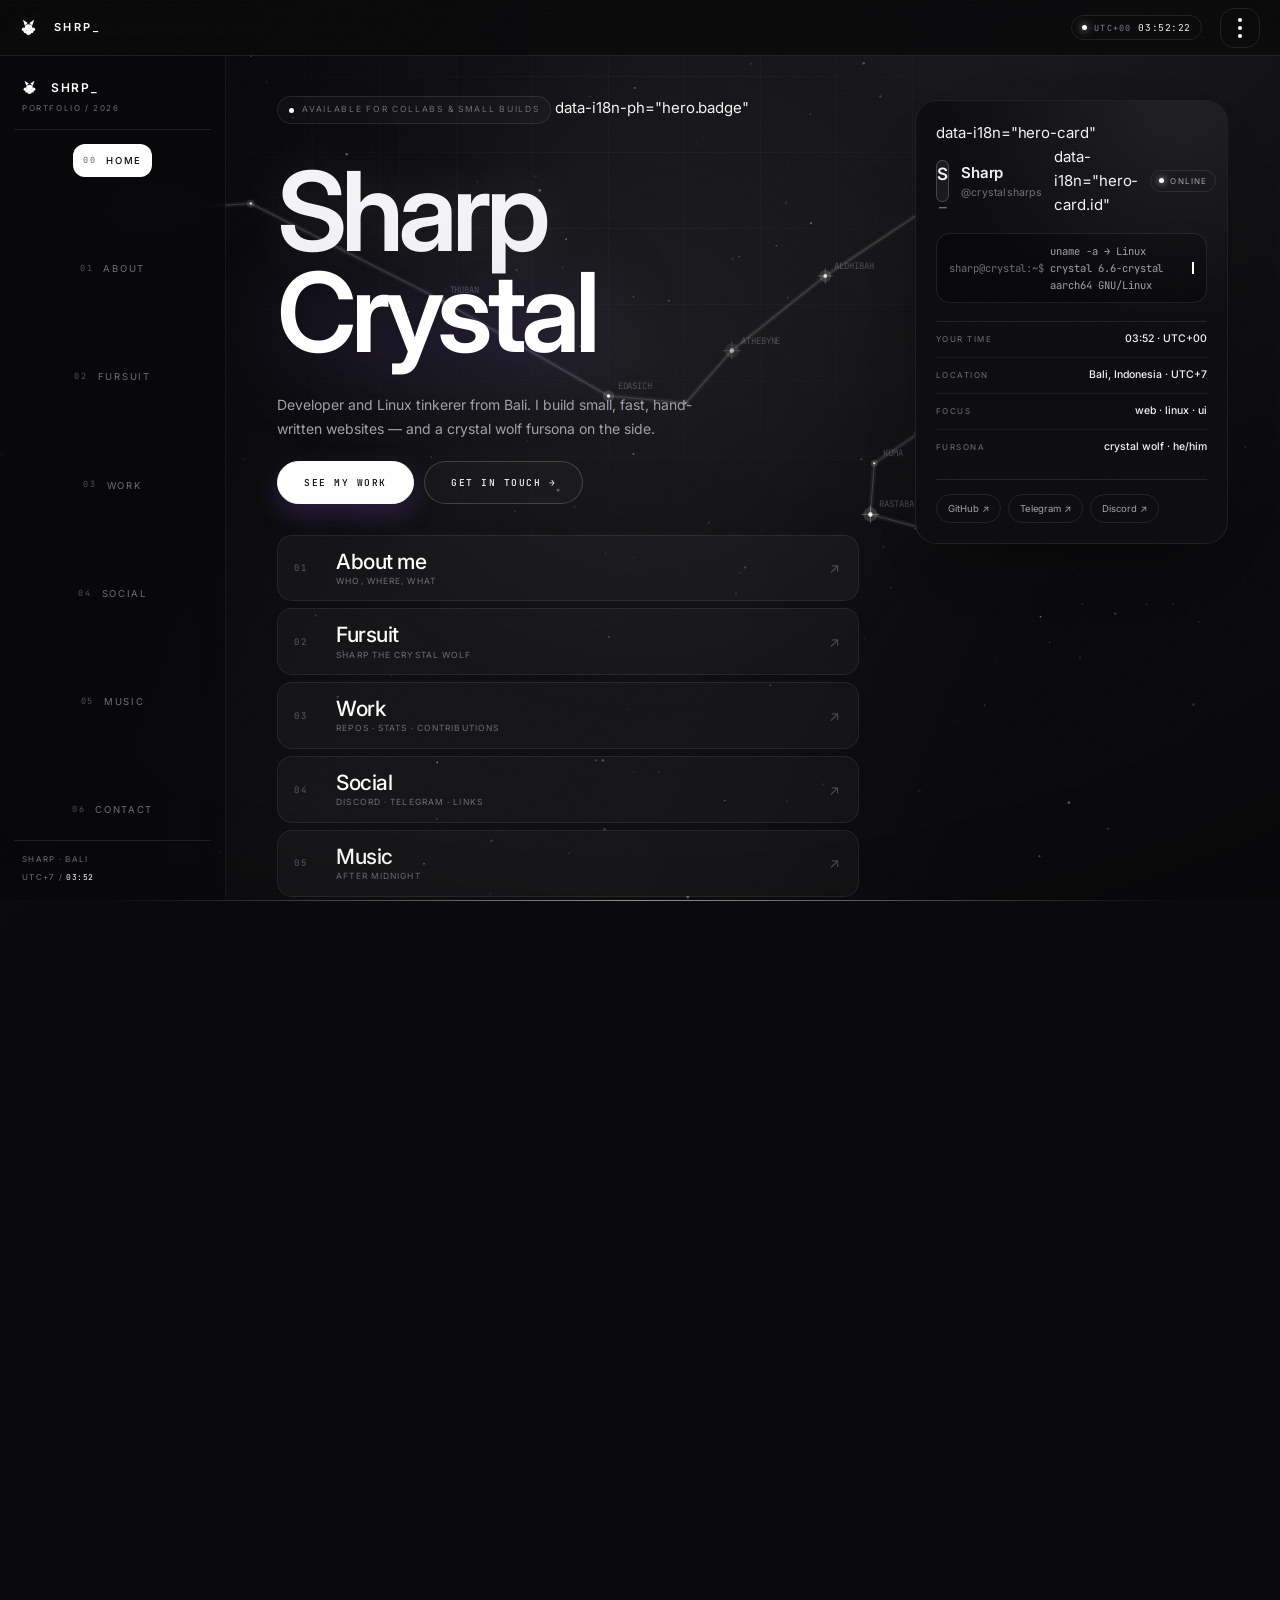
==== commit 1a85e189: "Add files via upload" ====
--- a/index.html
+++ b/index.html
@@ -44,6 +44,7 @@
 <link rel="stylesheet" href="motion.css?v=41">
 <link rel="stylesheet" href="smooth.css?v=41">
 <link rel="stylesheet" href="features.css?v=41">
+<style>.hero-eyebrow,.hero-eyebrow *{user-select:none;-webkit-user-select:none}</style>
 </head>
 <body>
 
@@ -148,7 +149,7 @@
 <header class="hero view active" id="home" data-page="00">
   <div class="hero-grid">
     <div class="hero-main">
-      <span class="hero-eyebrow" data-i18n="hero.badge"><i></i>available for collabs &amp; small builds</span> data-i18n-ph="hero-ph.badge"
+      <span class="hero-eyebrow" data-i18n="hero.eyebrow" data-i18n="hero.badge"><i></i>available for collabs &amp; small builds</span> data-i18n-ph="hero.badge"
       <h1>
         <span class="row"><span class="glitch" data-text="Sharp">Sharp</span></span>
         <span class="row"><span class="glitch grad" data-text="Crystal">Crystal</span></span>
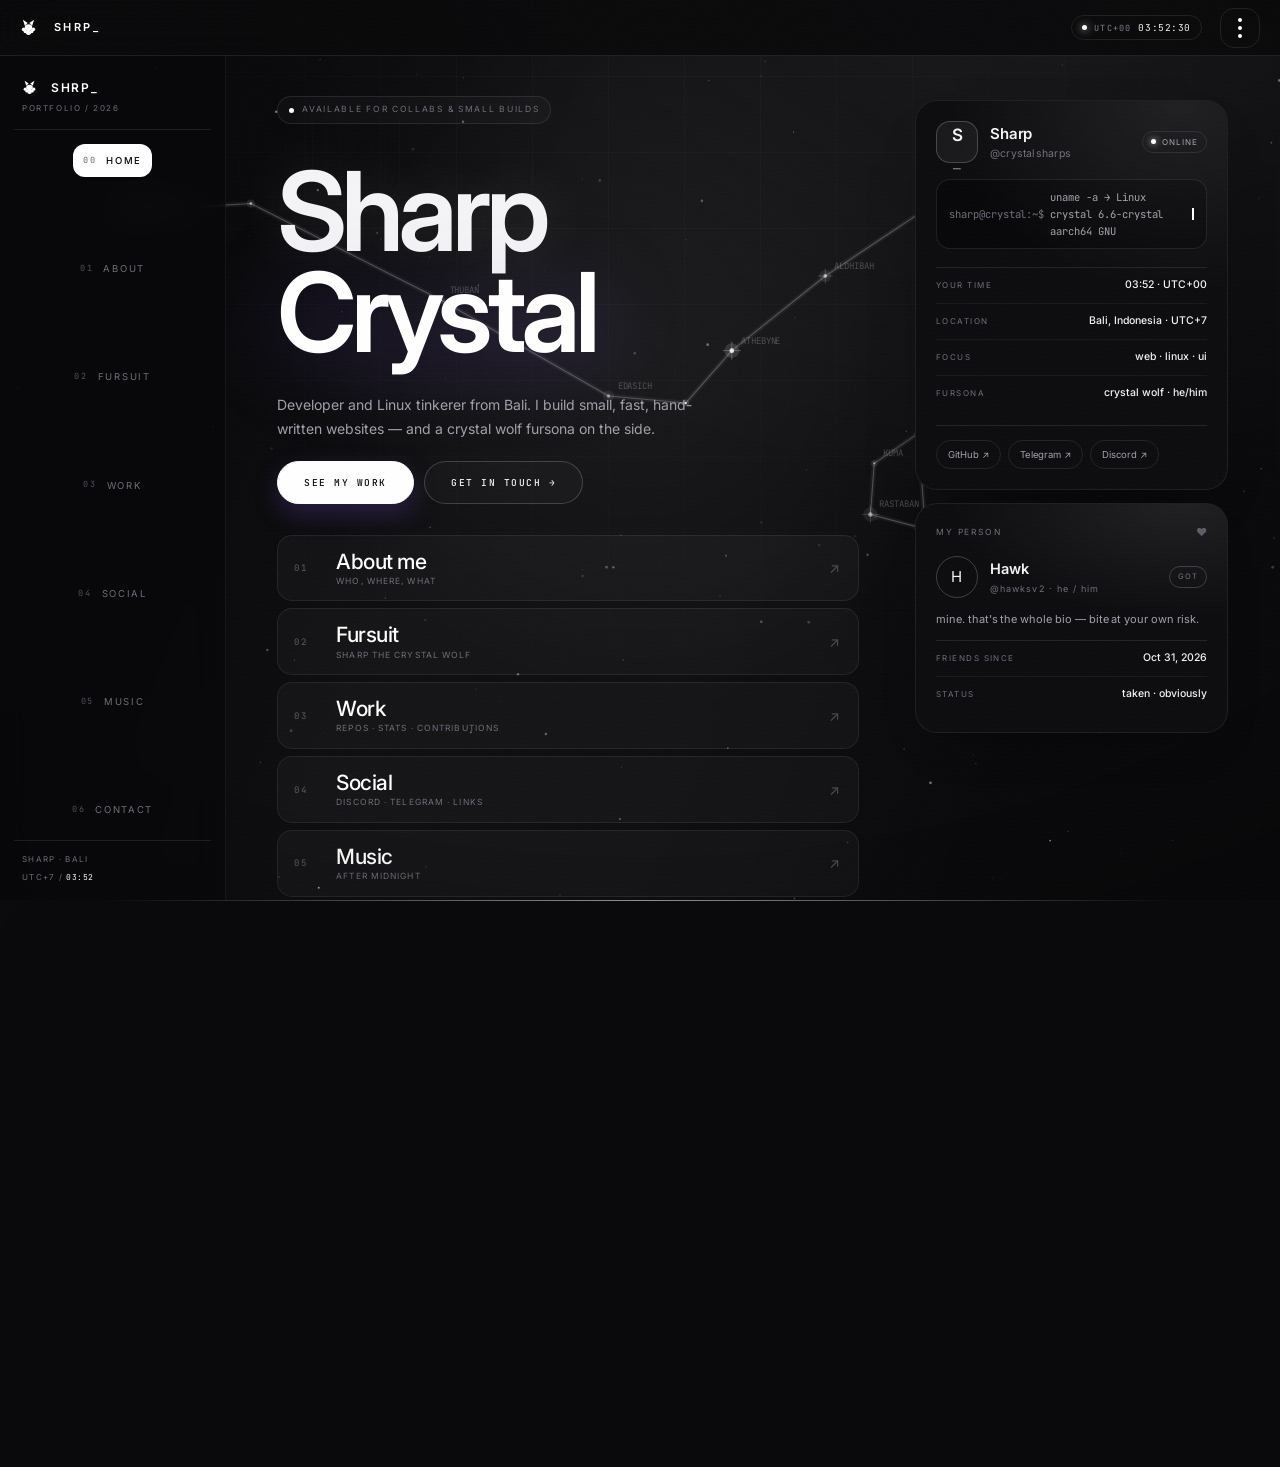
==== commit eb445f4a: "Add files via upload" ====
--- a/index.html
+++ b/index.html
@@ -39,11 +39,11 @@
 <meta name="apple-mobile-web-app-capable" content="yes">
 <meta name="apple-mobile-web-app-status-bar-style" content="black-translucent">
 <script>document.documentElement.classList.add('js');</script>
-<link rel="stylesheet" href="style.css?v=41">
-<link rel="stylesheet" href="soft.css?v=41">
-<link rel="stylesheet" href="motion.css?v=41">
-<link rel="stylesheet" href="smooth.css?v=41">
-<link rel="stylesheet" href="features.css?v=41">
+<link rel="stylesheet" href="style.css?v=43">
+<link rel="stylesheet" href="soft.css?v=43">
+<link rel="stylesheet" href="motion.css?v=43">
+<link rel="stylesheet" href="smooth.css?v=43">
+<link rel="stylesheet" href="features.css?v=43">
 <style>.hero-eyebrow,.hero-eyebrow *{user-select:none;-webkit-user-select:none}</style>
 </head>
 <body>
@@ -149,7 +149,7 @@
 <header class="hero view active" id="home" data-page="00">
   <div class="hero-grid">
     <div class="hero-main">
-      <span class="hero-eyebrow" data-i18n="hero.eyebrow" data-i18n="hero.badge"><i></i>available for collabs &amp; small builds</span> data-i18n-ph="hero.badge"
+      <span class="hero-eyebrow" data-i18n="hero.badge"><i></i>available for collabs &amp; small builds</span>
       <h1>
         <span class="row"><span class="glitch" data-text="Sharp">Sharp</span></span>
         <span class="row"><span class="glitch grad" data-text="Crystal">Crystal</span></span>
@@ -170,10 +170,10 @@
       <p class="quote hero-quote" data-i18n="hero.quote">"<em>a wolf with a terminal open</em> — suit on saturday, kernel on sunday."</p>
     </div>
     <aside class="hero-side">
-      <div class="hero-card profile-card"> data-i18n="hero-card"
+      <div class="hero-card profile-card">
         <div class="pc-top">
           <span class="pc-mark">S<span>_</span></span>
-          <div class="pc-id"><b>Sharp</b><small>@crystalsharps</small></div> data-i18n="hero-card.id"
+          <div class="pc-id"><b>Sharp</b><small>@crystalsharps</small></div>
           <span class="pc-live"><i></i>online</span>
         </div>
         <div class="terminal-note" aria-hidden="true"><span class="ps1">sharp@crystal:~$ </span><span id="typer"></span><span class="cur"></span></div>
@@ -189,6 +189,20 @@
           <a href="https://discord.com/users/941358133987643423" target="_blank" rel="noopener">Discord ↗</a>
         </div>
       </div>
+
+      <div class="hero-card partner-card">
+        <div class="pt-top"><span class="pt-k" data-i18n="partner.k">MY PERSON</span><span class="pt-heart" aria-hidden="true">♥</span></div>
+        <div class="pt-body">
+          <span class="pt-mono" aria-hidden="true">H</span>
+          <div class="pt-id"><b>Hawk</b><small data-i18n="partner.handle">@hawksv2 · he / him</small></div>
+          <span class="pt-tag">GOT</span>
+        </div>
+        <p class="pt-note" data-i18n="partner.note">mine. that's the whole bio — bite at your own risk.</p>
+        <div class="hc-rows pt-rows">
+          <div class="hc-row"><span data-i18n="partner.since">FRIENDS SINCE</span><b>Oct 31, 2026</b></div>
+          <div class="hc-row"><span data-i18n="partner.status">STATUS</span><b data-i18n="partner.statusv">taken · obviously</b></div>
+        </div>
+      </div>
     </aside>
   </div>
   <div class="hero-foot">
@@ -233,7 +247,7 @@
   </div>
 
   <div class="tools" data-rv style="--d:.08s">
-    <div class="tools-head"> data-i18n-root// TOOLS &amp; TECHNOLOGIES</div>
+    <div class="tools-head">// TOOLS &amp; TECHNOLOGIES</div>
     <div class="tool-grid">
       <div class="tool"><span class="tk">RUNTIME</span><span class="tv">bash / zsh / node</span></div>
       <div class="tool"><span class="tk">DISTRO</span><span class="tv">Debian / Arch / Alpine</span></div>
@@ -254,7 +268,7 @@
 
   <div class="now">
     <div class="now-head">// NOW <span id="now-date">—</span></div>
-    <div class="now-grid"> <article class="now-card"><span class="now-k" data-i18n="now.building">BUILDING</span>
+    <div class="now-grid">
       <article class="now-card"><span class="now-k">BUILDING</span><h4>this website</h4><p>hand-written HTML, CSS and JS — no framework, no build step, no tracking.</p><span class="now-tag">ACTIVE</span></article>
       <article class="now-card"><span class="now-k">LEARNING</span><h4>C &amp; the kernel</h4><p>low-level things on linux, one segfault at a time. shell scripts when i'm lazy.</p><span class="now-tag">ONGOING</span></article>
       <article class="now-card"><span class="now-k">LISTENING</span><h4>late-night synth</h4><p>the kind of music you put on at 2am while the terminal compiles.</p><span class="now-tag">LOOP</span></article>
@@ -264,7 +278,7 @@
 
   <div class="qa">
     <div class="qa-head">// Q&amp;A — the stuff people actually ask</div>
-    <div class="qa-list"> data-i18n-root
+    <div class="qa-list">
       <details class="qa-item" open>
         <summary data-i18n="qa1s">who are you, in one line?</summary>
         <p data-i18n="qa1p">sharp — a developer from bali who runs linux, writes small tools, and is a crystal wolf on the side.</p>
@@ -520,7 +534,7 @@
   </div>
 </section>
 
-  <div class="foot-deploy" data-lastdeploy="2026-11-13T15:22:00+07:00" data-shrp-version="42"></div>
+  <div class="foot-deploy" data-lastdeploy="2026-11-16T00:00:00+07:00" data-shrp-version="43"></div>
 <footer>
   <div class="foot-grid">
     <div class="foot-brand">
@@ -528,8 +542,8 @@
       <p data-i18n="foot.desc">Developer and Linux tinkerer from Bali. Hand-written websites, small tools, and a crystal wolf fursona.</p>
       <span class="foot-badge"><i></i>available for collabs</span>
     </div>
-    <div class="foot-col"> <h5 data-i18n="foot.elsewhere">ELSEWHERE</h5><a href="https://github.com/AidansQwert" target="_blank" rel="noopener" data-i18n="nav.github">GitHub ↗</a> <h5 data-i18n="foot.pages">PAGES</h5><a href="#about" data-i18n="nav.about">About</a><a href="#fursuit" data-i18n="nav.fursuit">Fursuit</a>
-      <h5>PAGES</h5>
+    <div class="foot-col">
+      <h5 data-i18n="foot.pages">PAGES</h5>
       <a href="#about">About</a>
       <a href="#fursuit">Fursuit</a>
       <a href="#repos">Work</a>
@@ -537,14 +551,14 @@
       <a href="#contact">Contact</a>
     </div>
     <div class="foot-col">
-      <h5>ELSEWHERE</h5>
-      <a href="https://github.com/AidansQwert" target="_blank" rel="noopener">GitHub ↗</a>
+      <h5 data-i18n="foot.elsewhere">ELSEWHERE</h5>
+      <a href="https://github.com/AidansQwert" target="_blank" rel="noopener" data-i18n="nav.github">GitHub ↗</a>
       <a href="https://t.me/CrystalSharps" target="_blank" rel="noopener">Telegram ↗</a>
       <a href="https://discord.com/users/941358133987643423" target="_blank" rel="noopener">Discord ↗</a>
       <a href="https://guns.lol/crystalsharp" target="_blank" rel="noopener">guns.lol ↗</a>
     </div>
   </div>
-  <div class="foot-bottom"> <span data-i18n="foot.legal">art, fursona &amp; code © sharp · credit before reposting · no tracking</span>
+  <div class="foot-bottom">
     <span>© <span id="yr">2026</span> Sharp / crystalsharps — <b>All rights reserved.</b></span>
     <span data-i18n="foot.legal">art, fursona &amp; code © sharp · credit before reposting · no tracking</span>
     <a class="top" href="#home" data-i18n="foot.top">BACK TO TOP ↑</a>
@@ -554,8 +568,8 @@
 </main>
 <button id="totop" aria-label="back to top">↑</button>
 <div id="toast" role="status"></div>
-<script src="script.js?v=41"></script>
-<script src="motion.js?v=41"></script>
-<script src="features.js?v=41"></script>
+<script src="script.js?v=43"></script>
+<script src="motion.js?v=43"></script>
+<script src="features.js?v=43"></script>
 </body>
 </html>
--- a/features.css
+++ b/features.css
@@ -178,3 +178,18 @@
 .nb-mark{width:17px;height:17px;display:inline-block;vertical-align:-3px;margin-right:7px;color:inherit}
 .si-logo .nb-mark,.foot-logo .nb-mark{width:15px;height:15px;vertical-align:-2px;margin-right:6px}
 .lg .nb-mark{width:14px;height:14px;margin-right:8px}
+
+/* ---------- kartu partner / ayang ---------- */
+.partner-card{margin-top:14px}
+.pt-top{display:flex;align-items:center;justify-content:space-between;font-size:8.5px;letter-spacing:.22em;color:var(--faint,#7a7a84)}
+.pt-heart{font-size:11px;opacity:.8;letter-spacing:0}
+.pt-body{display:flex;align-items:center;gap:12px;margin-top:14px}
+.pt-mono{width:42px;height:42px;flex:none;display:grid;place-items:center;border:1px solid rgba(255,255,255,.2);border-radius:50%;font-size:15px;letter-spacing:.02em}
+.pt-id{display:flex;flex-direction:column;gap:2px;min-width:0}
+.pt-id b{font-size:14.5px;font-weight:600;letter-spacing:-.01em}
+.pt-id small{font-size:9px;letter-spacing:.12em;color:var(--faint,#7a7a84)}
+.pt-tag{margin-left:auto;font-size:7.5px;letter-spacing:.16em;padding:4px 8px;border:1px solid rgba(255,255,255,.18);border-radius:999px;color:var(--faint,#7a7a84)}
+.pt-note{margin-top:12px;font-size:11px;line-height:1.7;color:var(--dim,#a0a0aa)}
+.pt-rows{margin-top:12px}
+body.light .pt-mono,body.light .pt-tag{border-color:rgba(0,0,0,.16)}
+@media (max-width:760px){.partner-card{margin-top:12px}}
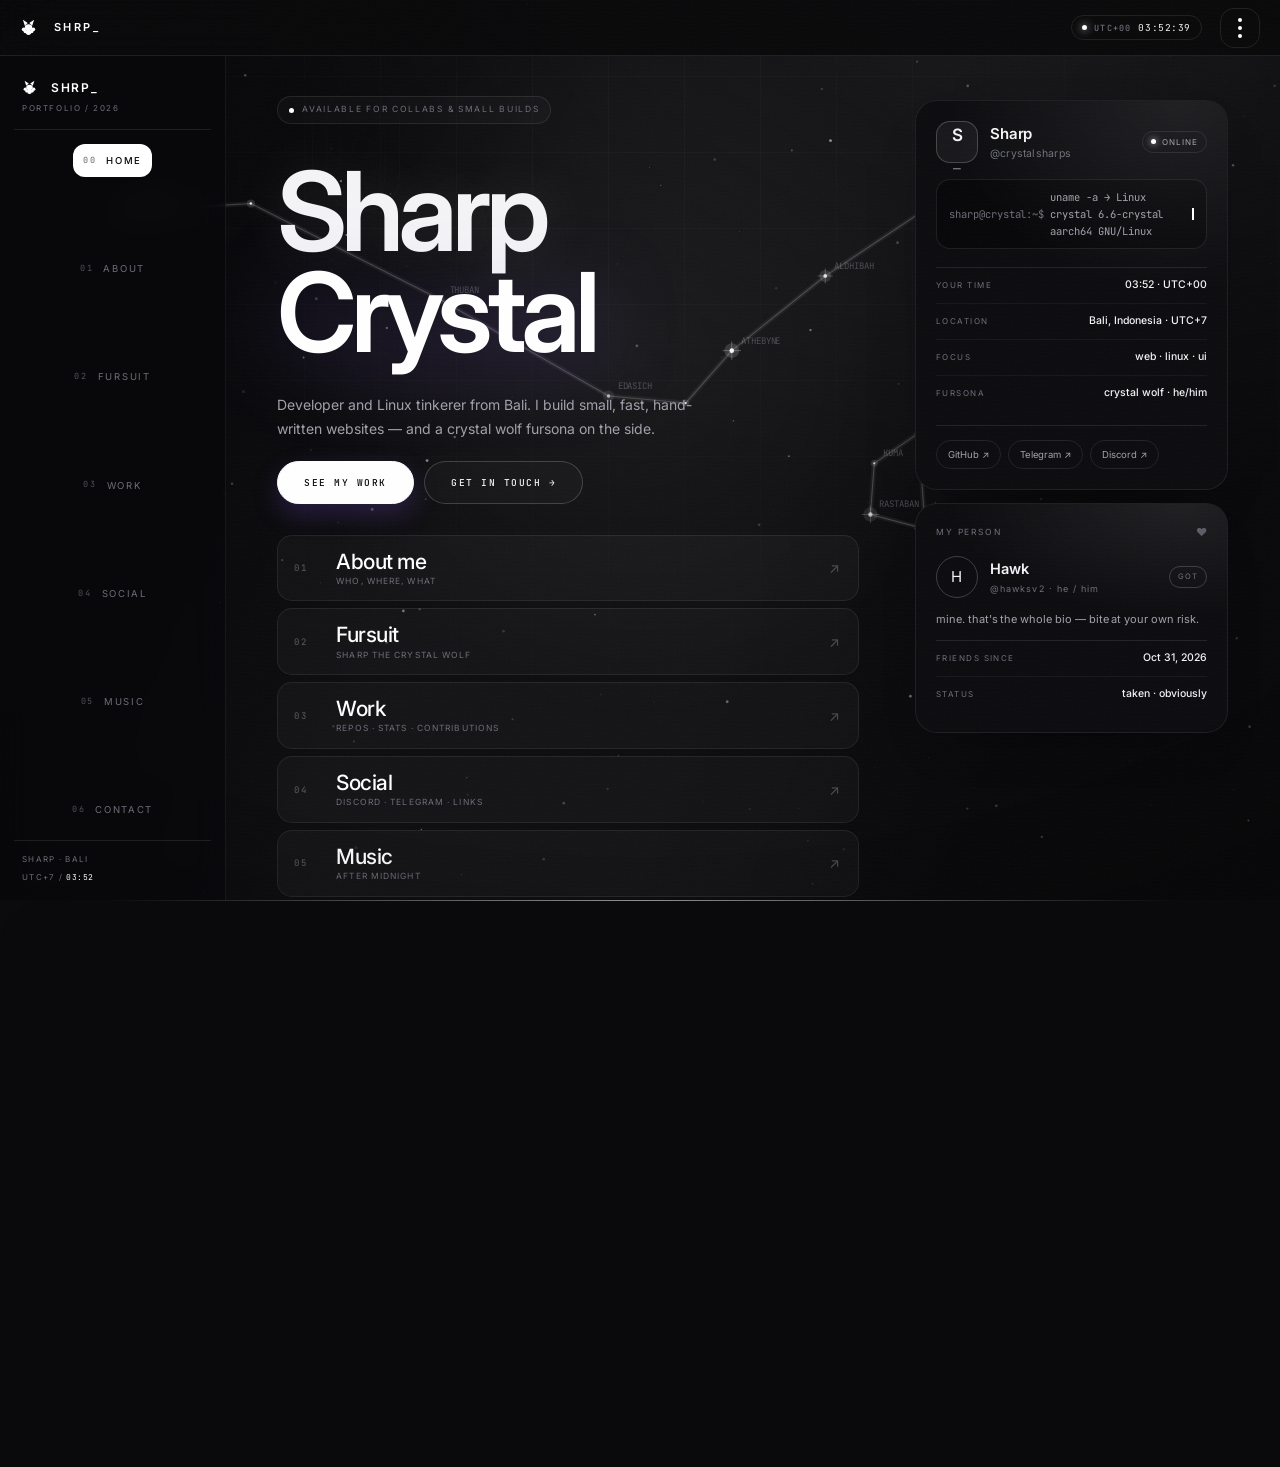
==== commit 493f5742: "Tambah Hawk di halaman Social (Discord 1321312071605944360) + i18n" ====
--- a/index.html
+++ b/index.html
@@ -450,16 +450,20 @@
   </div>
 
   <div class="socs">
-    <a class="soc" href="https://guns.lol/crystalsharp" target="_blank" rel="noopener" data-rv>
-      <div class="l"><span class="idx">.01</span><div><b>guns.lol</b><small>ALL LINKS IN ONE — /crystalsharp</small></div></div>
+    <a class="soc" href="https://discord.com/users/1321312071605944360" target="_blank" rel="noopener" data-rv>
+      <div class="l"><span class="idx">.01</span><div><b>Hawk</b><small data-i18n="social.hawk">MY PERSON — DISCORD @HAWKSV2</small></div></div>
+      <span class="arrow">↗</span>
+    </a>
+    <a class="soc" href="https://guns.lol/crystalsharp" target="_blank" rel="noopener" data-rv style="--d:.06s">
+      <div class="l"><span class="idx">.02</span><div><b>guns.lol</b><small>ALL LINKS IN ONE — /crystalsharp</small></div></div>
       <span class="arrow">↗</span>
     </a>
     <a class="soc" href="https://t.me/CrystalSharps" target="_blank" rel="noopener" data-rv style="--d:.06s">
-      <div class="l"><span class="idx">.02</span><div><b>Telegram</b><small>@CRYSTALSHARPS — DMS OPEN</small></div></div>
+      <div class="l"><span class="idx">.03</span><div><b>Telegram</b><small>@CRYSTALSHARPS — DMS OPEN</small></div></div>
       <span class="arrow">↗</span>
     </a>
-    <a class="soc" href="https://github.com/AidansQwert" target="_blank" rel="noopener" data-rv style="--d:.12s">
-      <div class="l"><span class="idx">.03</span><div><b>GitHub</b><small>EVERYTHING I BUILD IN THE OPEN</small></div></div>
+    <a class="soc" href="https://github.com/AidansQwert" target="_blank" rel="noopener" data-rv style="--d:.18s">
+      <div class="l"><span class="idx">.04</span><div><b>GitHub</b><small>EVERYTHING I BUILD IN THE OPEN</small></div></div>
       <span class="arrow">↗</span>
     </a>
   </div>
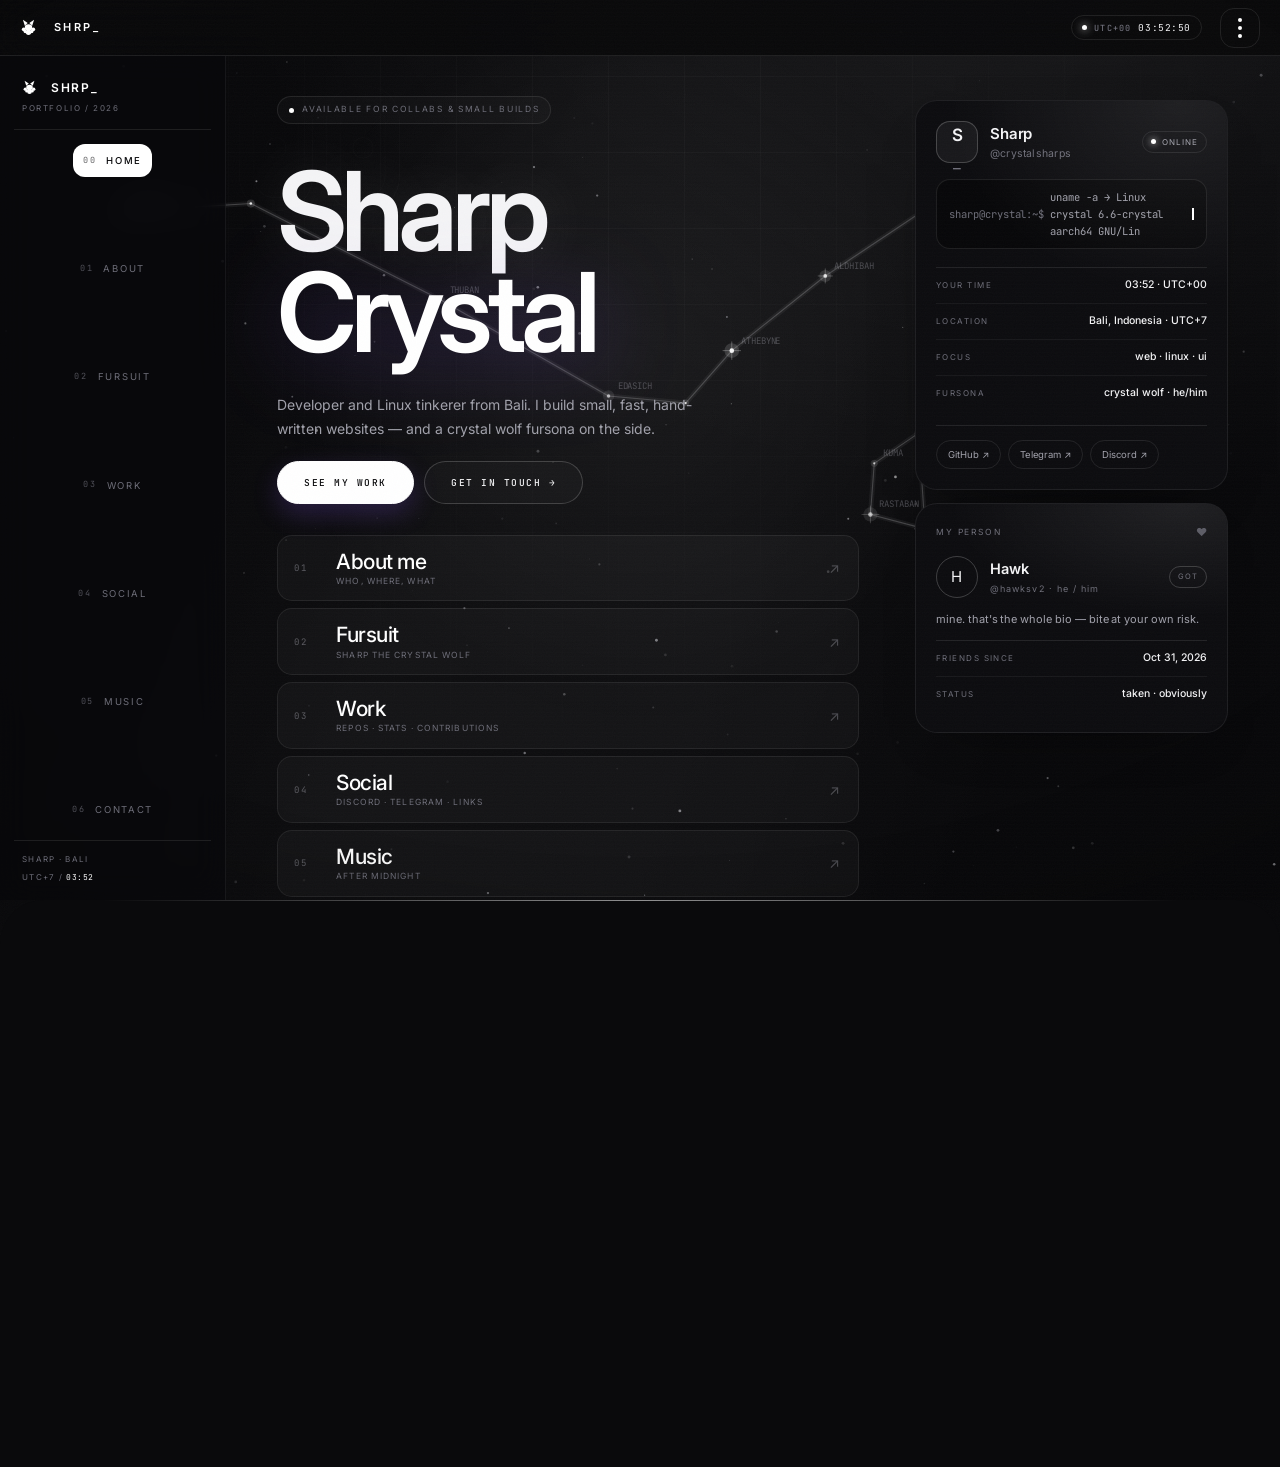
==== commit f143172a: "Bump asset v44" ====
--- a/index.html
+++ b/index.html
@@ -39,11 +39,11 @@
 <meta name="apple-mobile-web-app-capable" content="yes">
 <meta name="apple-mobile-web-app-status-bar-style" content="black-translucent">
 <script>document.documentElement.classList.add('js');</script>
-<link rel="stylesheet" href="style.css?v=43">
-<link rel="stylesheet" href="soft.css?v=43">
-<link rel="stylesheet" href="motion.css?v=43">
-<link rel="stylesheet" href="smooth.css?v=43">
-<link rel="stylesheet" href="features.css?v=43">
+<link rel="stylesheet" href="style.css?v=44">
+<link rel="stylesheet" href="soft.css?v=44">
+<link rel="stylesheet" href="motion.css?v=44">
+<link rel="stylesheet" href="smooth.css?v=44">
+<link rel="stylesheet" href="features.css?v=44">
 <style>.hero-eyebrow,.hero-eyebrow *{user-select:none;-webkit-user-select:none}</style>
 </head>
 <body>
@@ -572,8 +572,8 @@
 </main>
 <button id="totop" aria-label="back to top">↑</button>
 <div id="toast" role="status"></div>
-<script src="script.js?v=43"></script>
-<script src="motion.js?v=43"></script>
-<script src="features.js?v=43"></script>
+<script src="script.js?v=44"></script>
+<script src="motion.js?v=44"></script>
+<script src="features.js?v=44"></script>
 </body>
 </html>
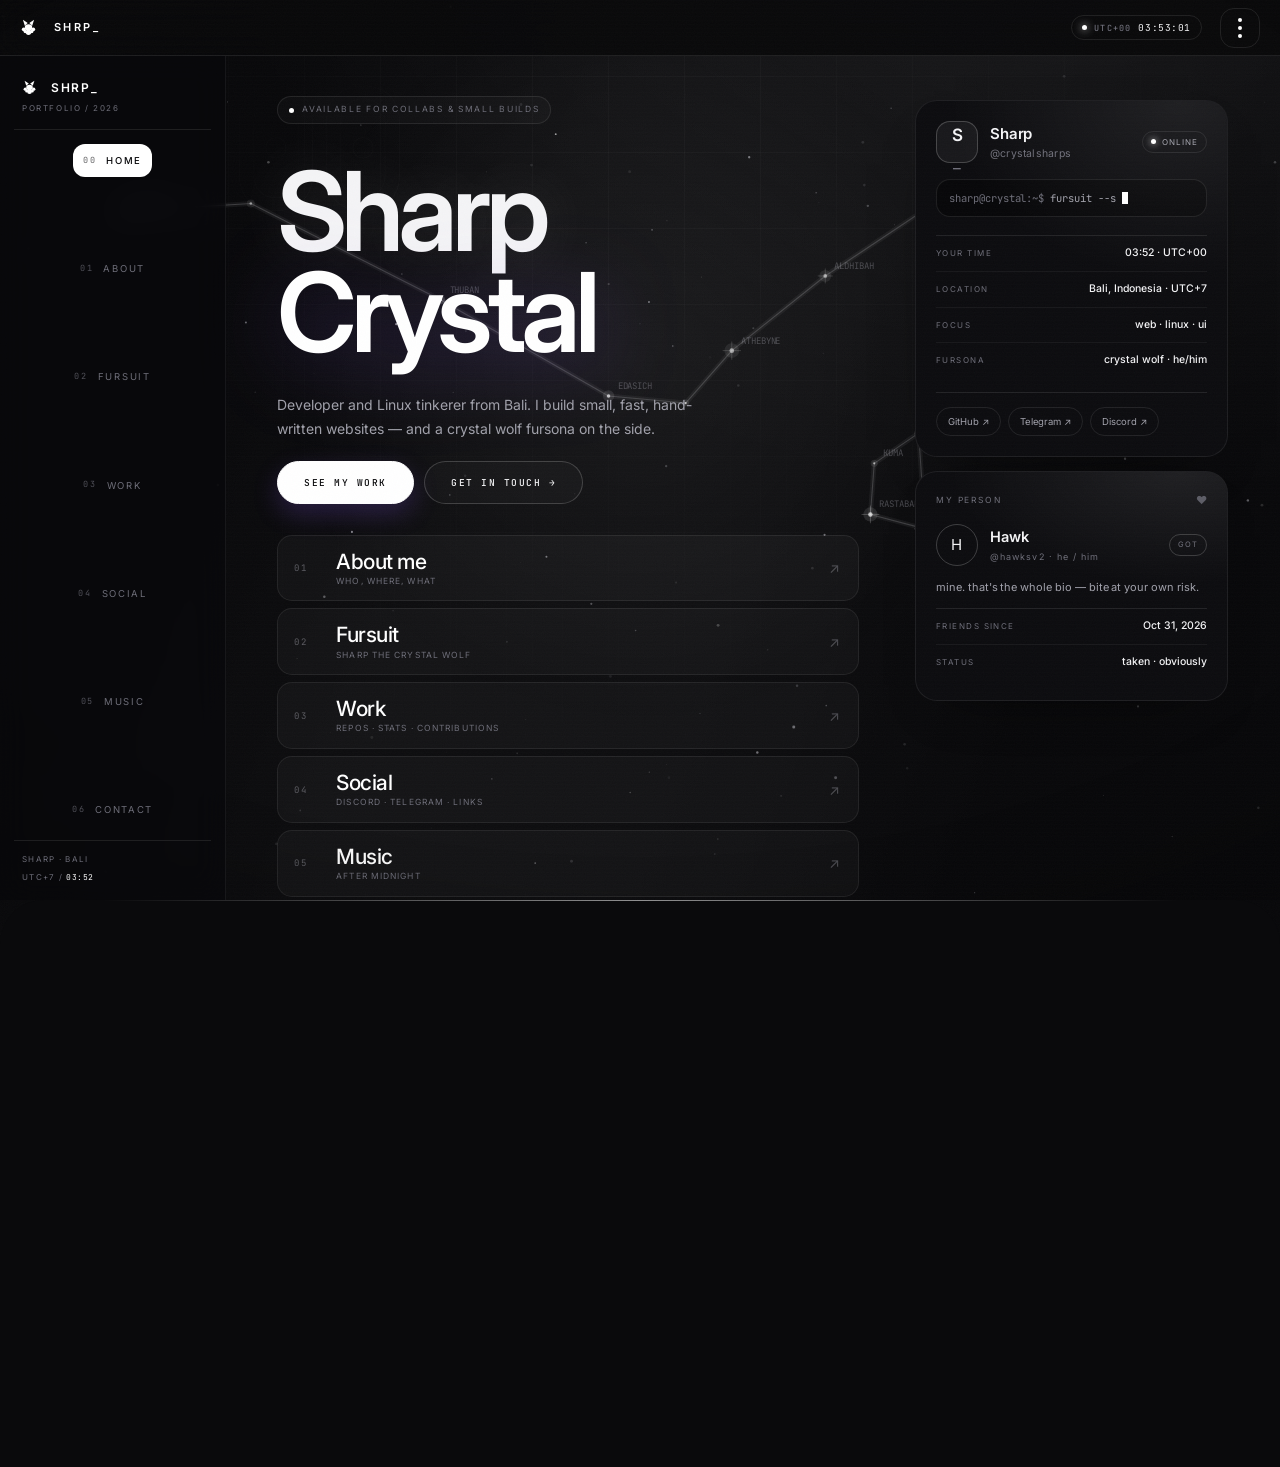
==== commit eb75ec15: "Social: kartu profil Discord kedua untuk Hawk (ID 1321312071605944360)" ====
--- a/index.html
+++ b/index.html
@@ -39,11 +39,11 @@
 <meta name="apple-mobile-web-app-capable" content="yes">
 <meta name="apple-mobile-web-app-status-bar-style" content="black-translucent">
 <script>document.documentElement.classList.add('js');</script>
-<link rel="stylesheet" href="style.css?v=44">
-<link rel="stylesheet" href="soft.css?v=44">
-<link rel="stylesheet" href="motion.css?v=44">
-<link rel="stylesheet" href="smooth.css?v=44">
-<link rel="stylesheet" href="features.css?v=44">
+<link rel="stylesheet" href="style.css?v=45">
+<link rel="stylesheet" href="soft.css?v=45">
+<link rel="stylesheet" href="motion.css?v=45">
+<link rel="stylesheet" href="smooth.css?v=45">
+<link rel="stylesheet" href="features.css?v=45">
 <style>.hero-eyebrow,.hero-eyebrow *{user-select:none;-webkit-user-select:none}</style>
 </head>
 <body>
@@ -449,21 +449,36 @@
     </div>
   </div>
 
+  <!-- DISCORD PRESENCE — HAWK -->
+  <div class="dc-card dc-partner" id="dc-card-2" data-rv data-offline="offline — tap profile to open it">
+    <i class="c-tl"></i><i class="c-br"></i>
+    <div class="dc-kicker" data-i18n="social.partnerTag">MY PERSON ♥</div>
+    <div class="dc-top">
+      <img id="dc2-avatar" alt="discord avatar">
+      <div class="dc-id">
+        <b id="dc2-name">Hawk</b>
+        <small id="dc2-handle">@hawksv2</small>
+      </div>
+      <div class="dc-status" id="dc2-status"><span class="dc-dot offline" id="dc2-dot"></span><span id="dc2-state">OFFLINE</span></div>
+    </div>
+    <div class="dc-activity" id="dc2-activity">offline — tap profile to open it</div>
+    <div class="dc-actions">
+      <button class="chip" id="dc2-copy" type="button" data-user="hawksv2">⧉ COPY USERNAME</button>
+      <a class="chip" id="dc2-open" href="https://discord.com/users/1321312071605944360" target="_blank" rel="noopener">OPEN PROFILE ↗</a>
+    </div>
+  </div>
+
   <div class="socs">
-    <a class="soc" href="https://discord.com/users/1321312071605944360" target="_blank" rel="noopener" data-rv>
-      <div class="l"><span class="idx">.01</span><div><b>Hawk</b><small data-i18n="social.hawk">MY PERSON — DISCORD @HAWKSV2</small></div></div>
-      <span class="arrow">↗</span>
-    </a>
-    <a class="soc" href="https://guns.lol/crystalsharp" target="_blank" rel="noopener" data-rv style="--d:.06s">
-      <div class="l"><span class="idx">.02</span><div><b>guns.lol</b><small>ALL LINKS IN ONE — /crystalsharp</small></div></div>
+    <a class="soc" href="https://guns.lol/crystalsharp" target="_blank" rel="noopener" data-rv>
+      <div class="l"><span class="idx">.01</span><div><b>guns.lol</b><small>ALL LINKS IN ONE — /crystalsharp</small></div></div>
       <span class="arrow">↗</span>
     </a>
     <a class="soc" href="https://t.me/CrystalSharps" target="_blank" rel="noopener" data-rv style="--d:.06s">
-      <div class="l"><span class="idx">.03</span><div><b>Telegram</b><small>@CRYSTALSHARPS — DMS OPEN</small></div></div>
+      <div class="l"><span class="idx">.02</span><div><b>Telegram</b><small>@CRYSTALSHARPS — DMS OPEN</small></div></div>
       <span class="arrow">↗</span>
     </a>
-    <a class="soc" href="https://github.com/AidansQwert" target="_blank" rel="noopener" data-rv style="--d:.18s">
-      <div class="l"><span class="idx">.04</span><div><b>GitHub</b><small>EVERYTHING I BUILD IN THE OPEN</small></div></div>
+    <a class="soc" href="https://github.com/AidansQwert" target="_blank" rel="noopener" data-rv style="--d:.12s">
+      <div class="l"><span class="idx">.03</span><div><b>GitHub</b><small>EVERYTHING I BUILD IN THE OPEN</small></div></div>
       <span class="arrow">↗</span>
     </a>
   </div>
@@ -572,8 +587,8 @@
 </main>
 <button id="totop" aria-label="back to top">↑</button>
 <div id="toast" role="status"></div>
-<script src="script.js?v=44"></script>
-<script src="motion.js?v=44"></script>
-<script src="features.js?v=44"></script>
+<script src="script.js?v=45"></script>
+<script src="motion.js?v=45"></script>
+<script src="features.js?v=45"></script>
 </body>
 </html>
--- a/features.css
+++ b/features.css
@@ -193,3 +193,7 @@
 .pt-rows{margin-top:12px}
 body.light .pt-mono,body.light .pt-tag{border-color:rgba(0,0,0,.16)}
 @media (max-width:760px){.partner-card{margin-top:12px}}
+
+/* ---------- kartu discord partner ---------- */
+.dc-partner .dc-kicker{font-size:8px;letter-spacing:.22em;color:var(--faint,#7a7a84);margin-bottom:2px}
+.dc-partner .dc-kicker{display:flex;align-items:center;gap:6px}
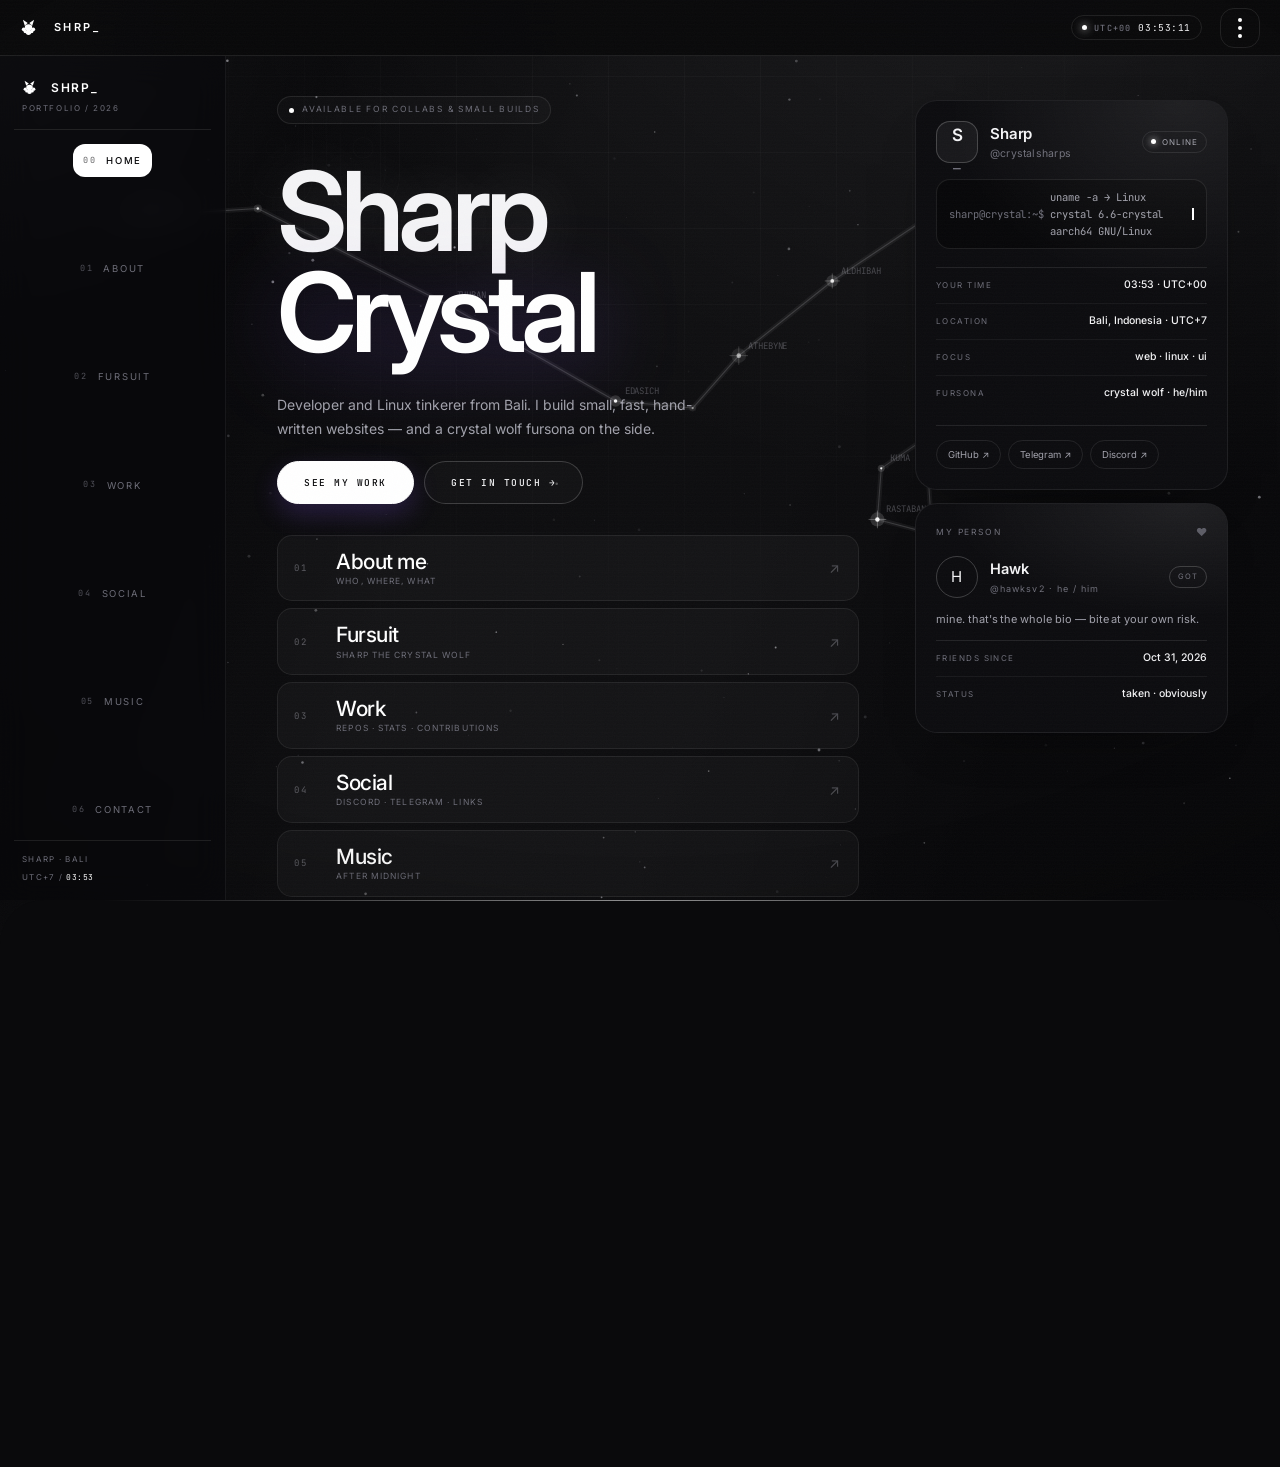
==== commit d89d1f79: "Avatar monogram fallback untuk kartu Discord tanpa presence" ====
--- a/index.html
+++ b/index.html
@@ -39,11 +39,11 @@
 <meta name="apple-mobile-web-app-capable" content="yes">
 <meta name="apple-mobile-web-app-status-bar-style" content="black-translucent">
 <script>document.documentElement.classList.add('js');</script>
-<link rel="stylesheet" href="style.css?v=45">
-<link rel="stylesheet" href="soft.css?v=45">
-<link rel="stylesheet" href="motion.css?v=45">
-<link rel="stylesheet" href="smooth.css?v=45">
-<link rel="stylesheet" href="features.css?v=45">
+<link rel="stylesheet" href="style.css?v=46">
+<link rel="stylesheet" href="soft.css?v=46">
+<link rel="stylesheet" href="motion.css?v=46">
+<link rel="stylesheet" href="smooth.css?v=46">
+<link rel="stylesheet" href="features.css?v=46">
 <style>.hero-eyebrow,.hero-eyebrow *{user-select:none;-webkit-user-select:none}</style>
 </head>
 <body>
@@ -587,8 +587,8 @@
 </main>
 <button id="totop" aria-label="back to top">↑</button>
 <div id="toast" role="status"></div>
-<script src="script.js?v=45"></script>
-<script src="motion.js?v=45"></script>
-<script src="features.js?v=45"></script>
+<script src="script.js?v=46"></script>
+<script src="motion.js?v=46"></script>
+<script src="features.js?v=46"></script>
 </body>
 </html>
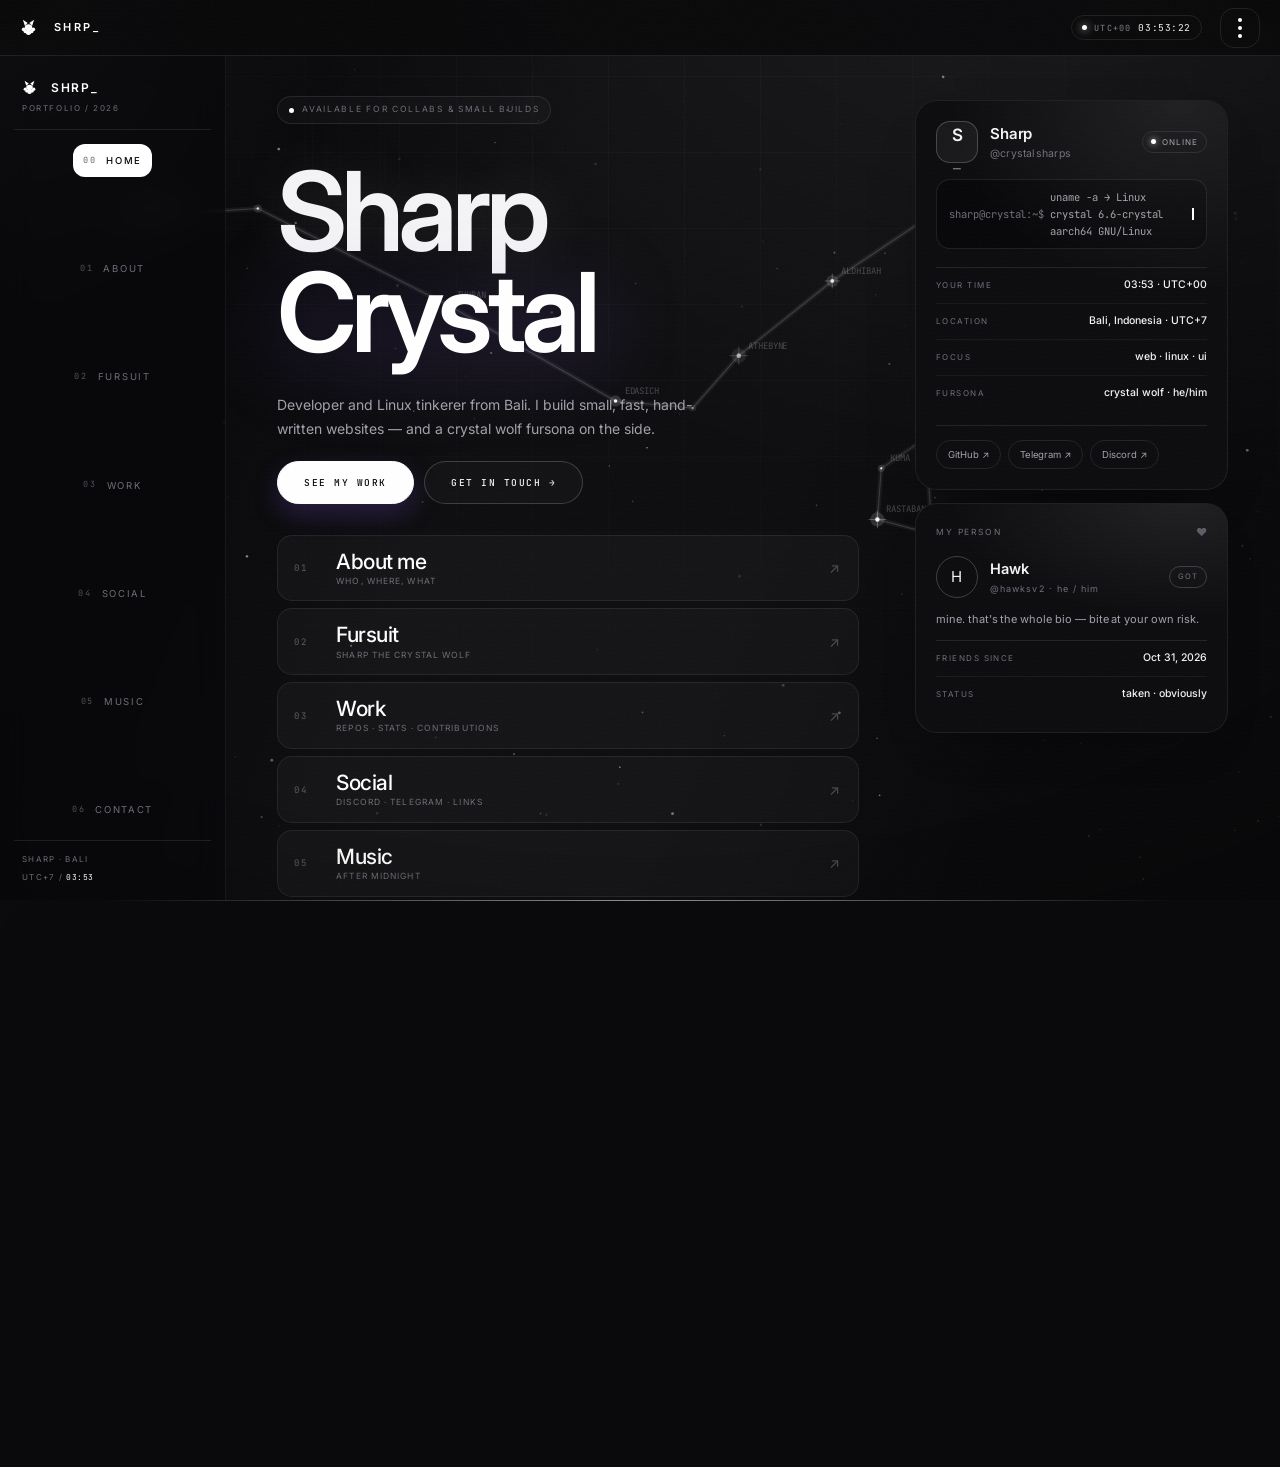
==== commit f35e6250: "Contact pakai email kays@kays.my.id (form + vCard)" ====
--- a/index.html
+++ b/index.html
@@ -39,11 +39,11 @@
 <meta name="apple-mobile-web-app-capable" content="yes">
 <meta name="apple-mobile-web-app-status-bar-style" content="black-translucent">
 <script>document.documentElement.classList.add('js');</script>
-<link rel="stylesheet" href="style.css?v=46">
-<link rel="stylesheet" href="soft.css?v=46">
-<link rel="stylesheet" href="motion.css?v=46">
-<link rel="stylesheet" href="smooth.css?v=46">
-<link rel="stylesheet" href="features.css?v=46">
+<link rel="stylesheet" href="style.css?v=47">
+<link rel="stylesheet" href="soft.css?v=47">
+<link rel="stylesheet" href="motion.css?v=47">
+<link rel="stylesheet" href="smooth.css?v=47">
+<link rel="stylesheet" href="features.css?v=47">
 <style>.hero-eyebrow,.hero-eyebrow *{user-select:none;-webkit-user-select:none}</style>
 </head>
 <body>
@@ -587,8 +587,8 @@
 </main>
 <button id="totop" aria-label="back to top">↑</button>
 <div id="toast" role="status"></div>
-<script src="script.js?v=46"></script>
-<script src="motion.js?v=46"></script>
-<script src="features.js?v=46"></script>
+<script src="script.js?v=47"></script>
+<script src="motion.js?v=47"></script>
+<script src="features.js?v=47"></script>
 </body>
 </html>
